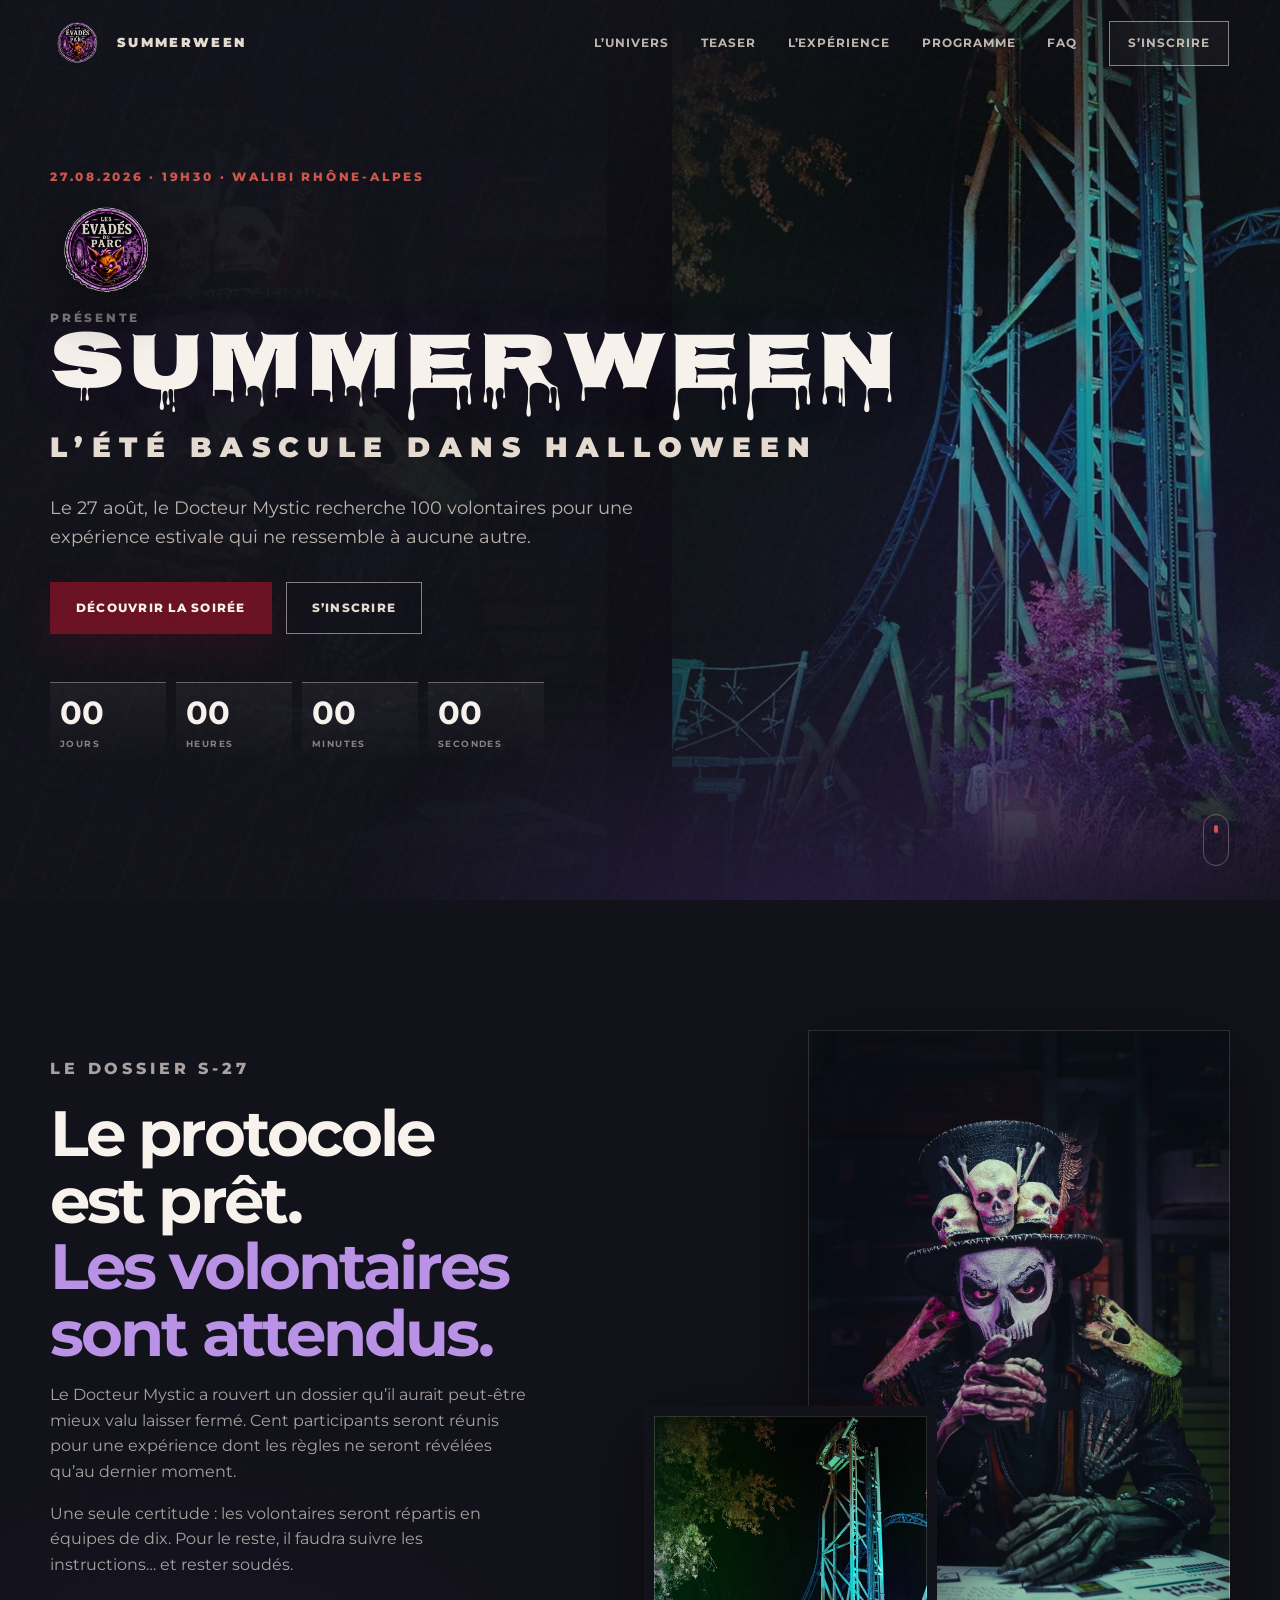
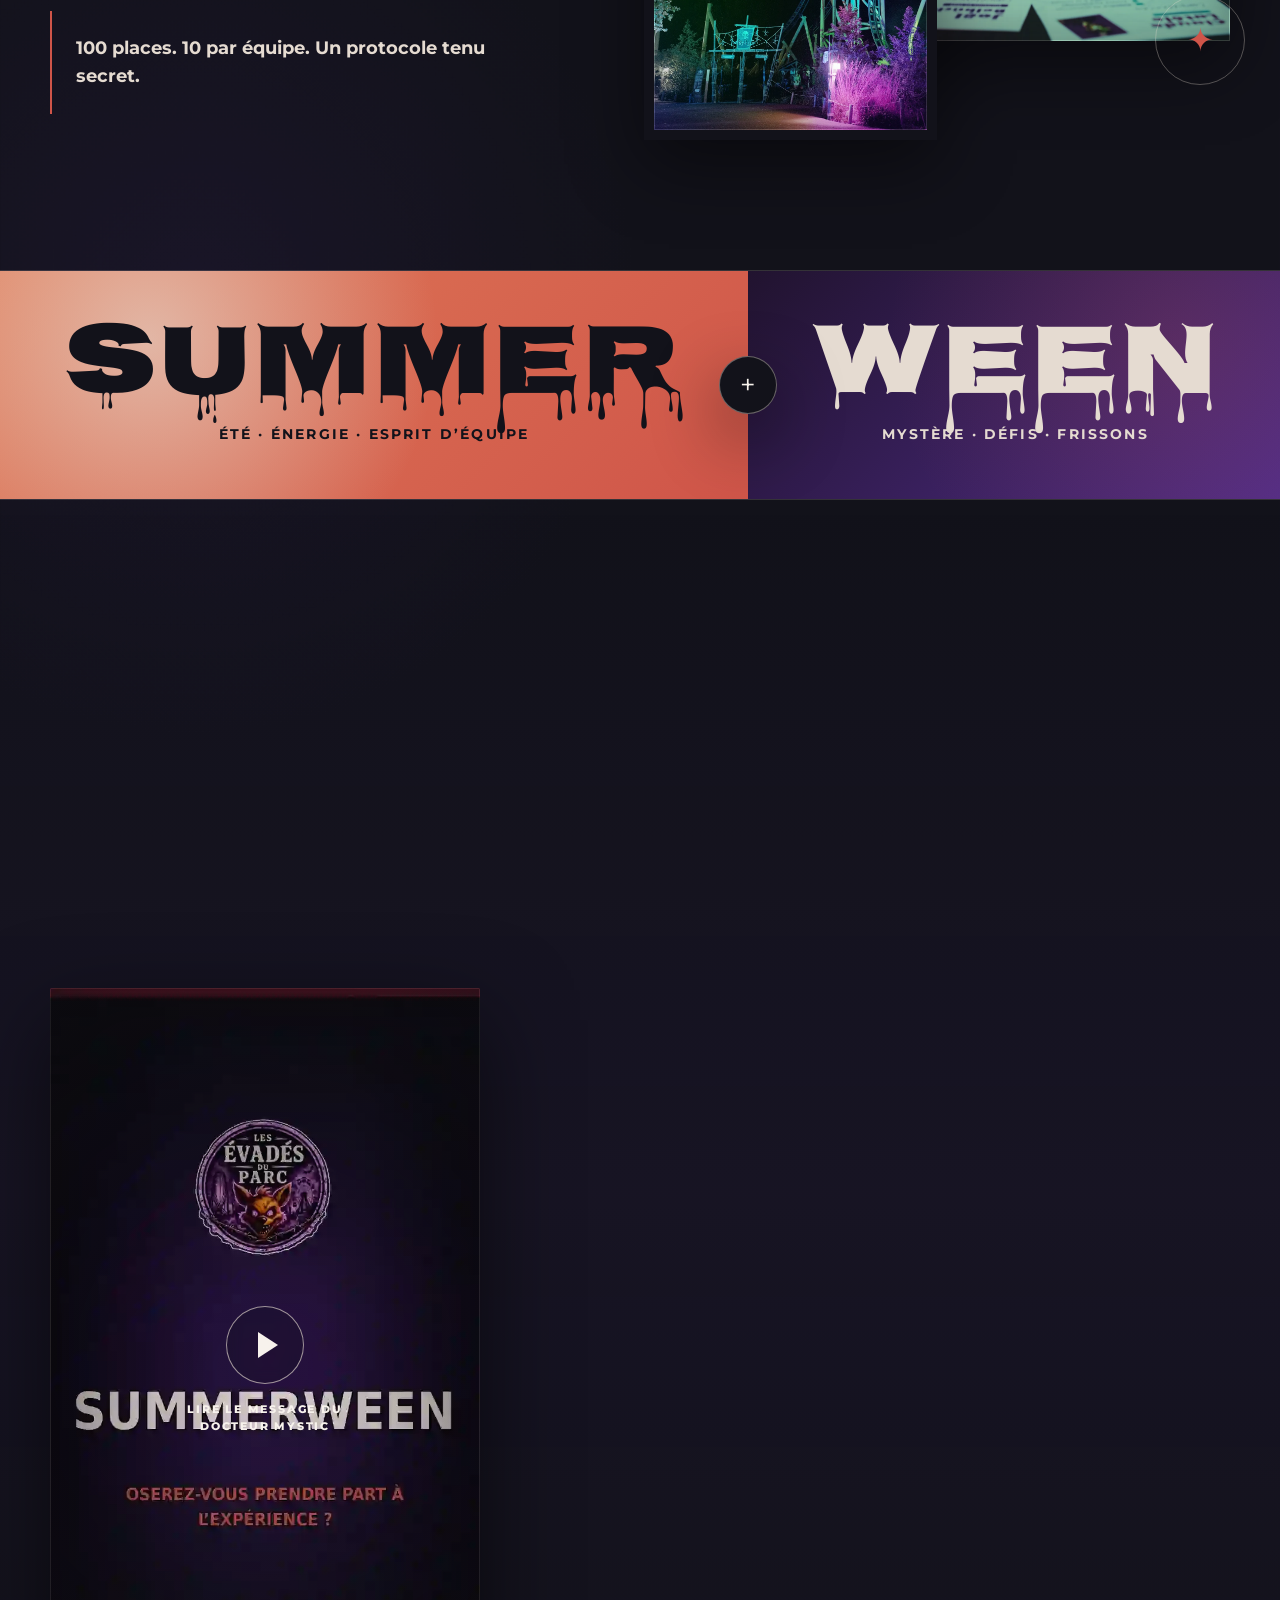
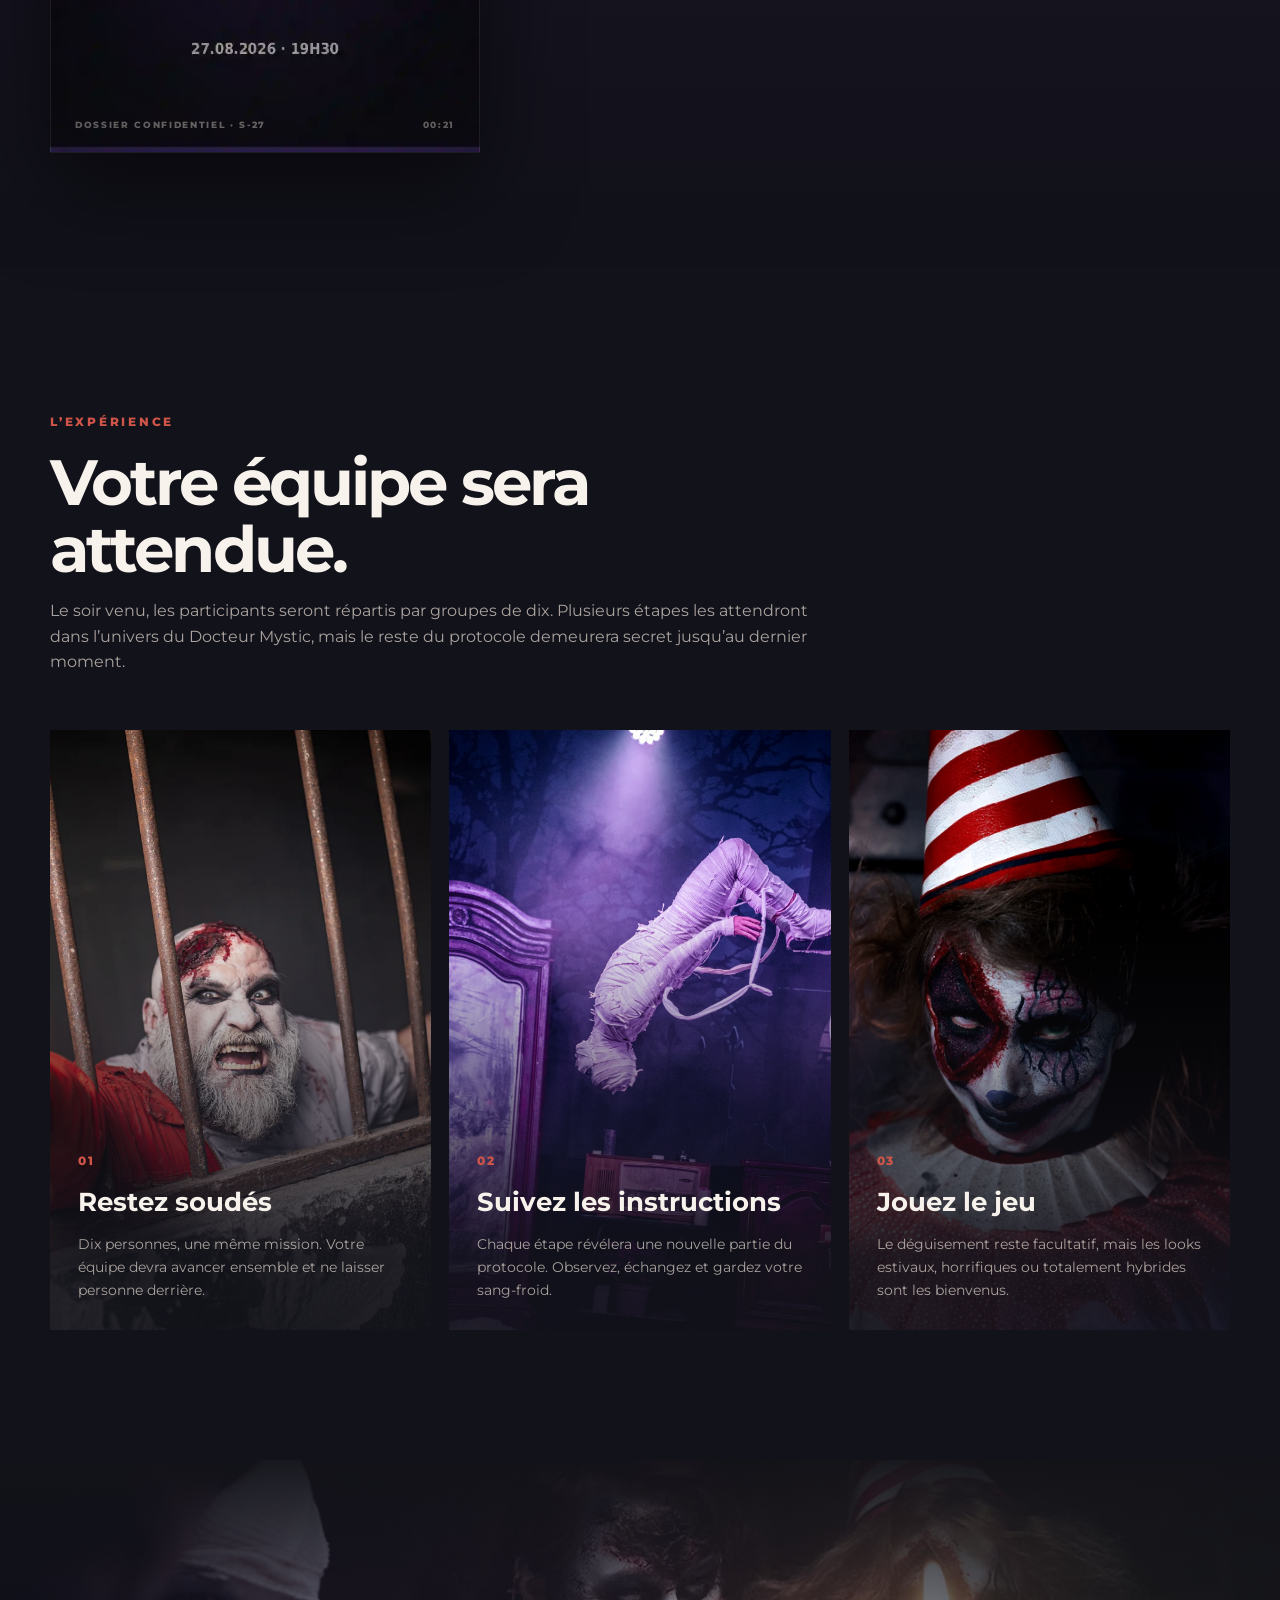
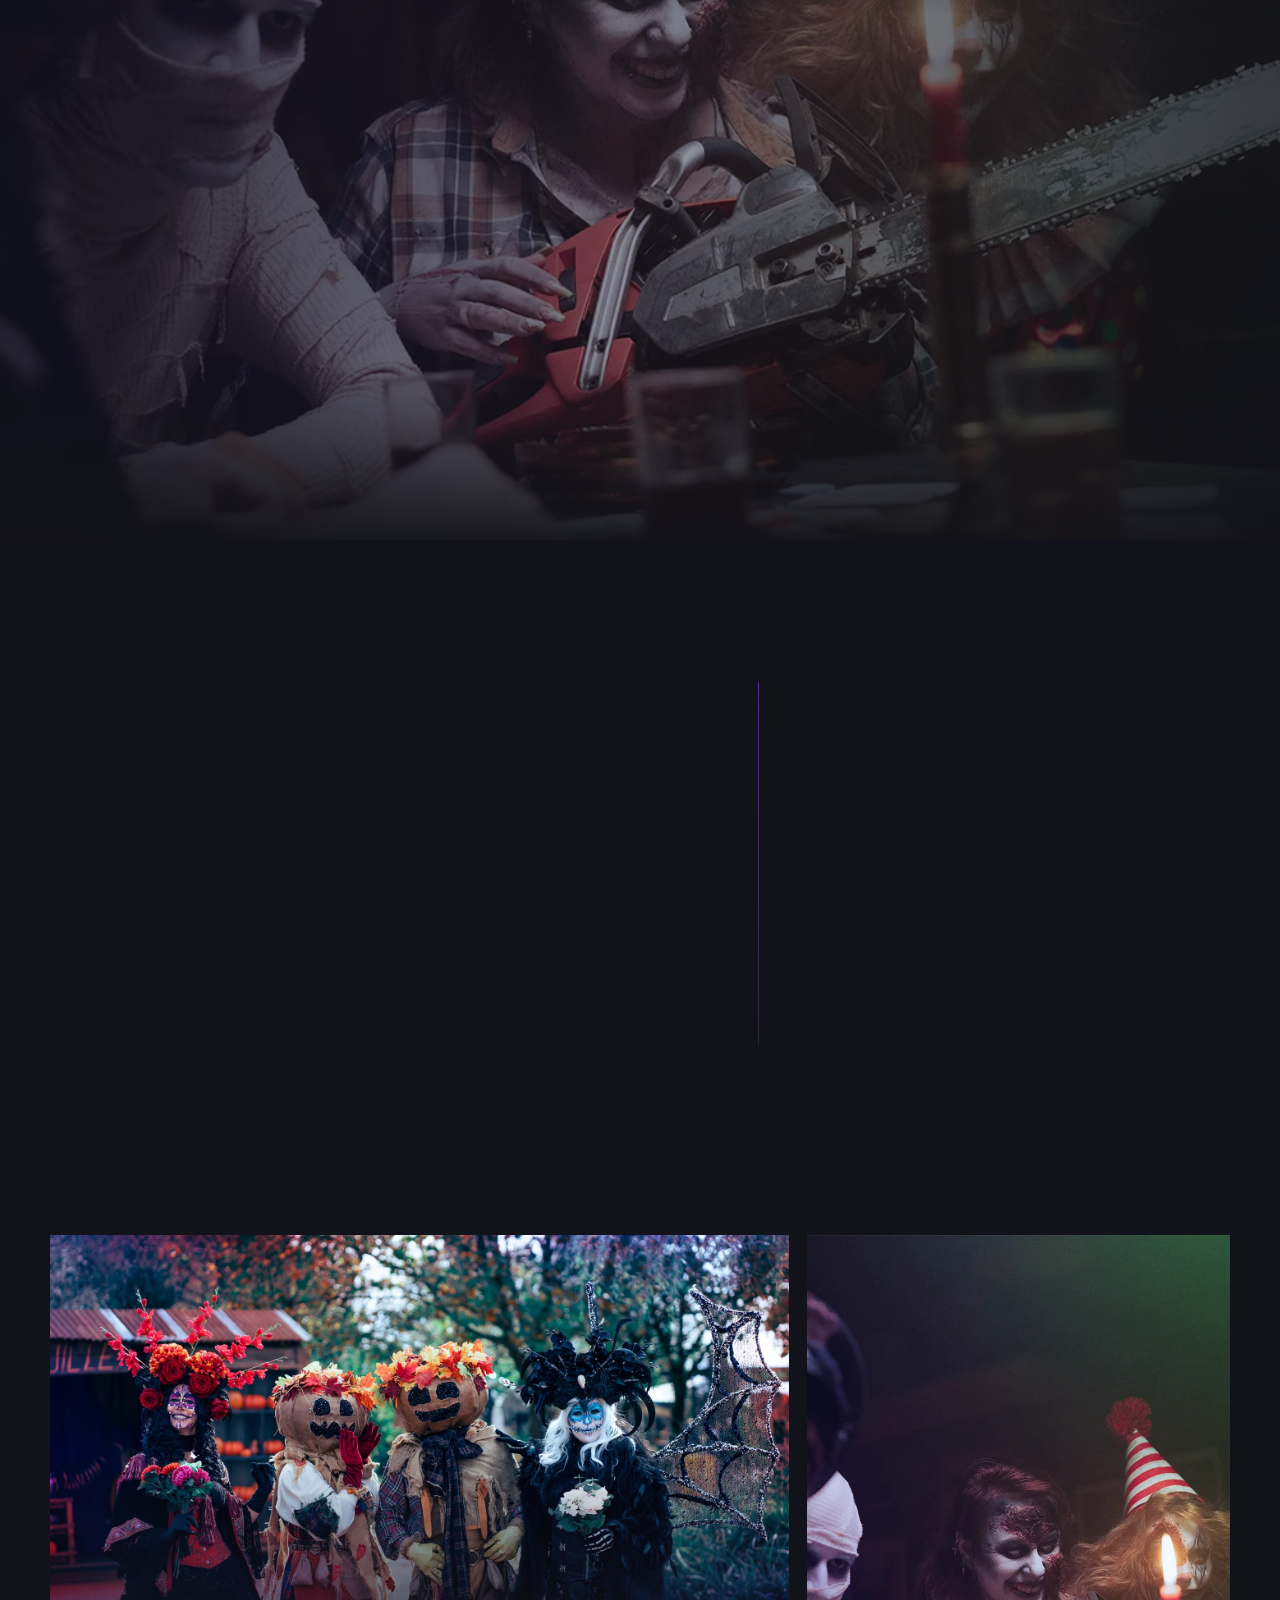
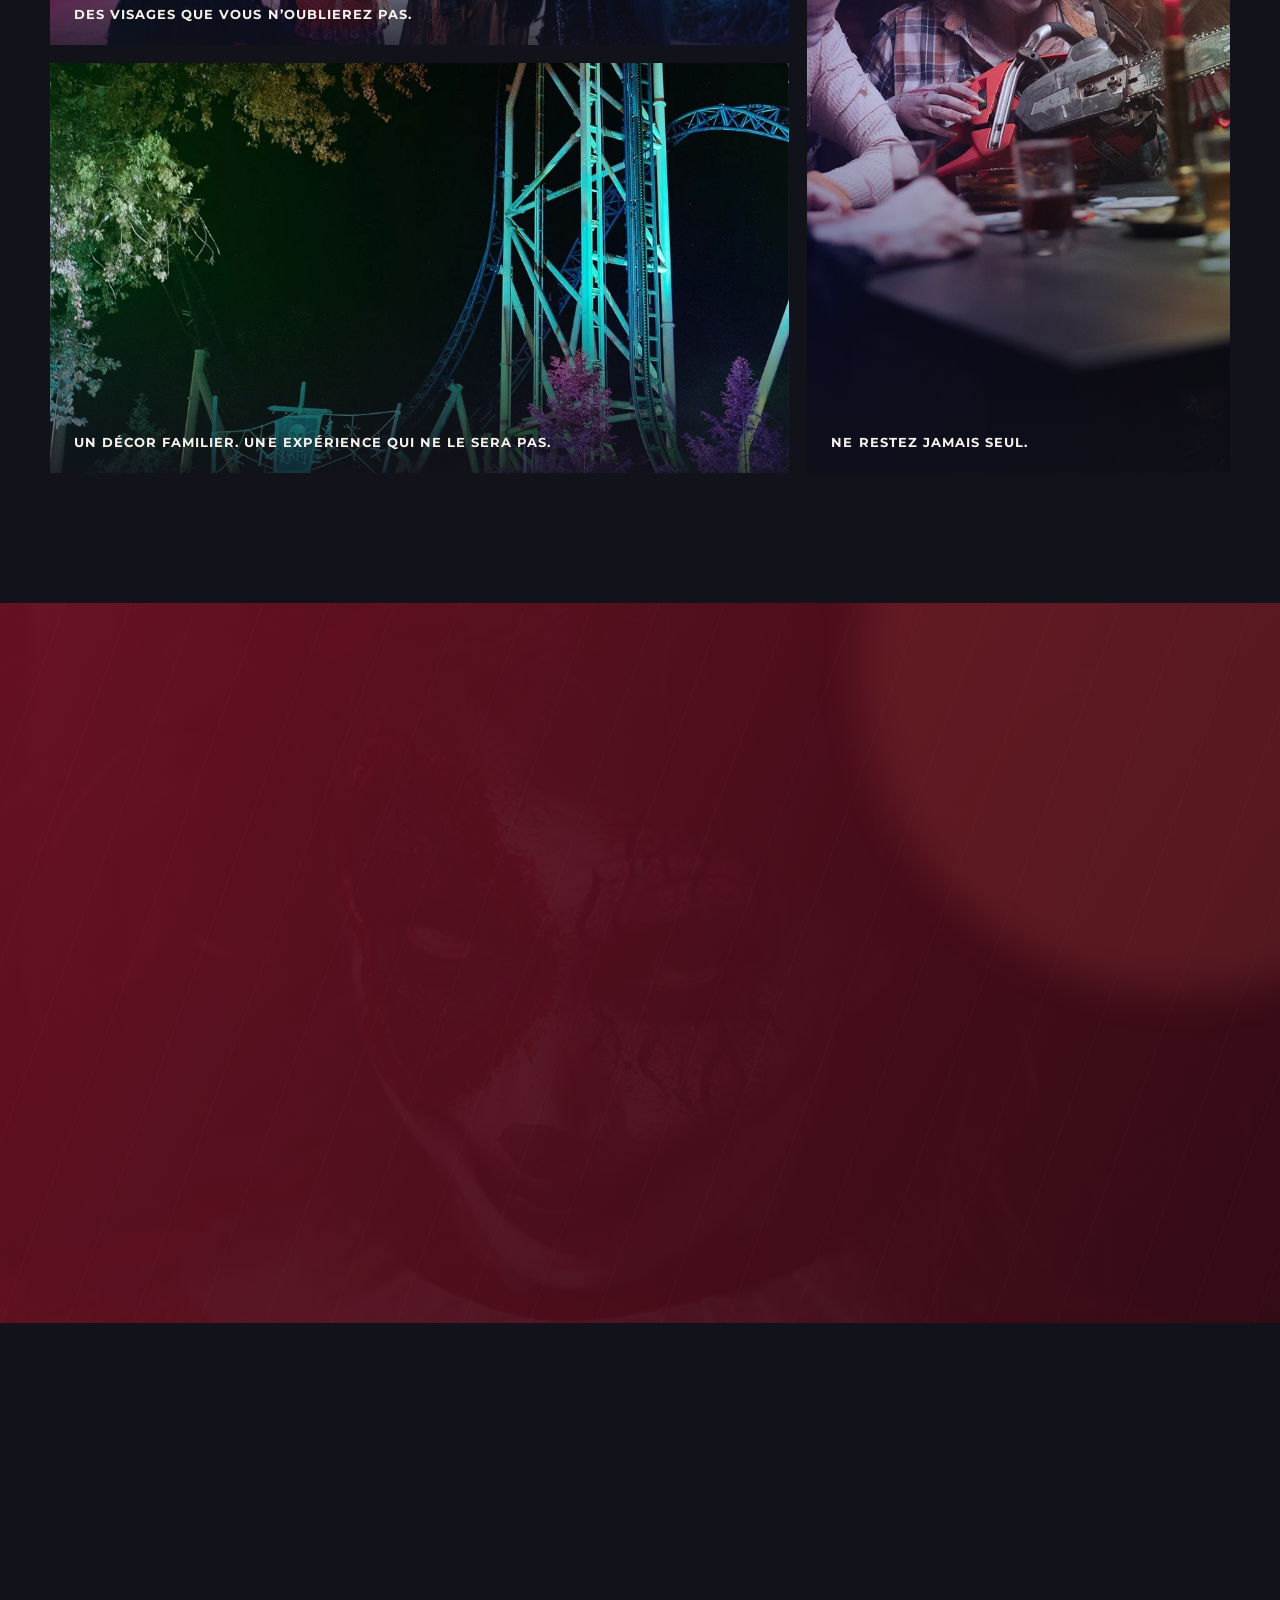
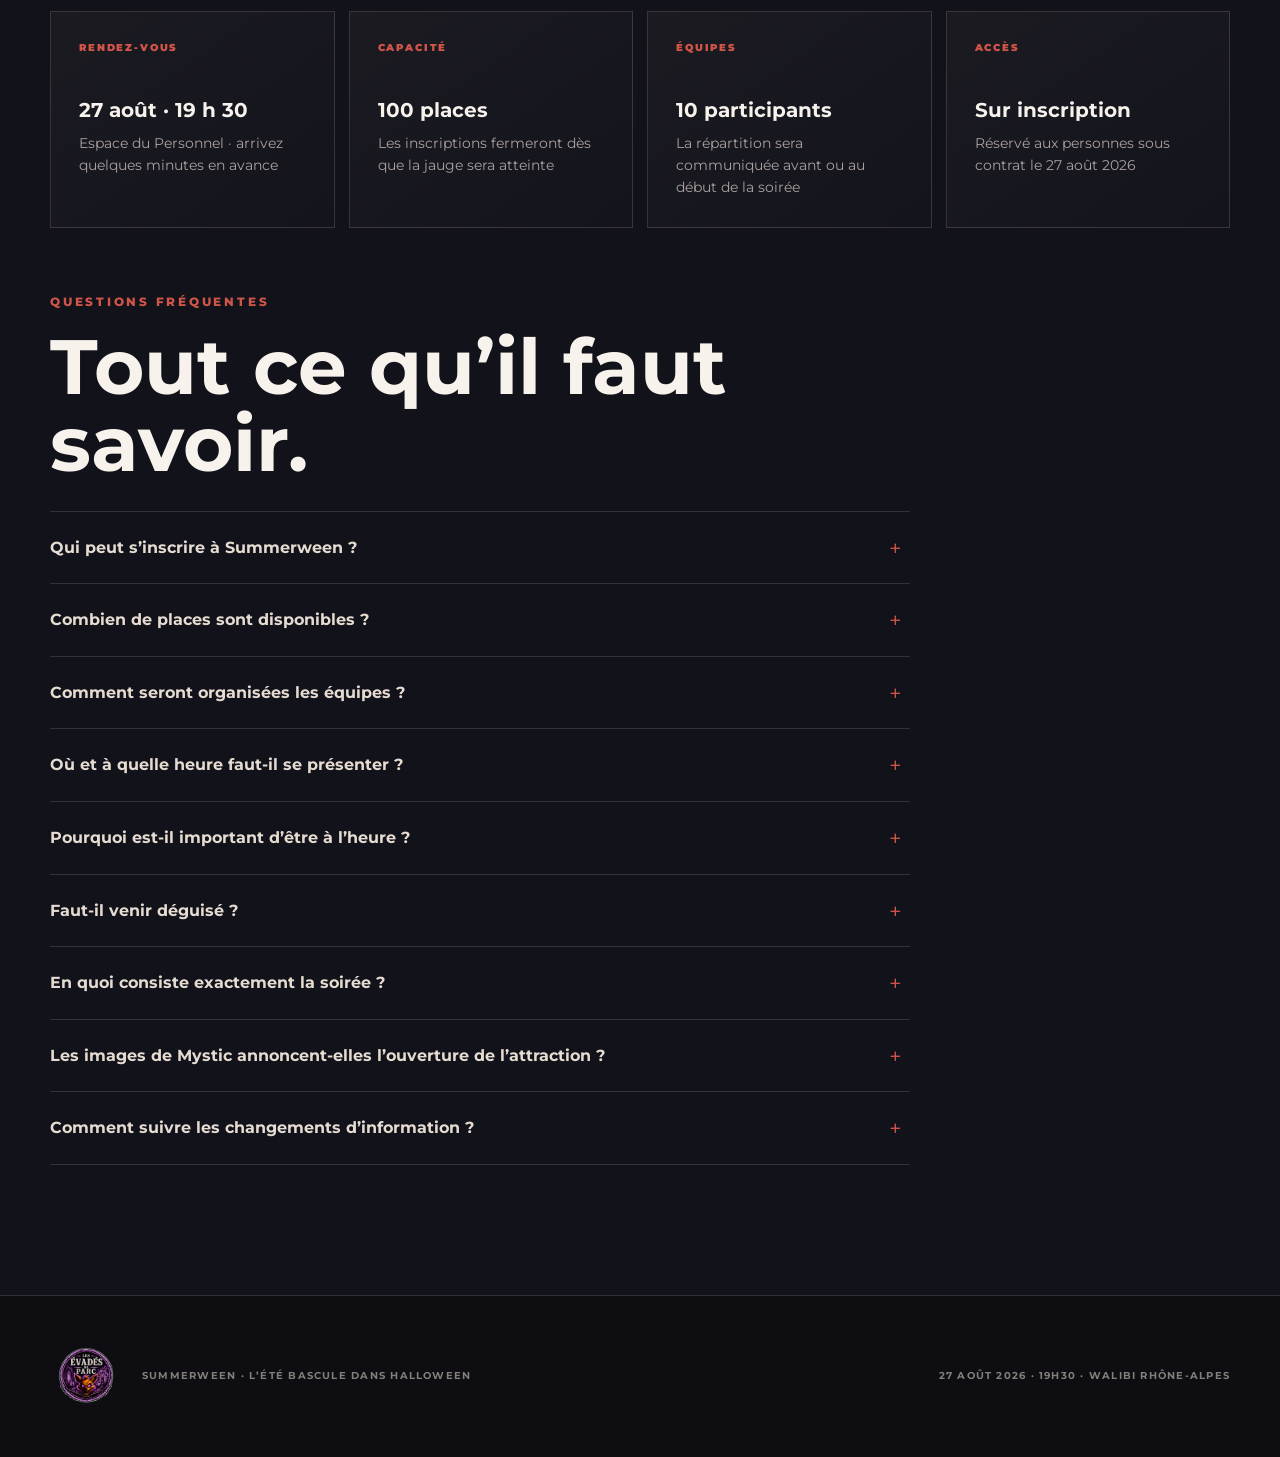
==== index.html @ 24304082 "Mise en ligne du site Summerween" ====
<!DOCTYPE html>

<html lang="fr">
<head>
<meta charset="utf-8"/>
<meta content="width=device-width, initial-scale=1, viewport-fit=cover" name="viewport"/>
<meta content="#12121A" name="theme-color"/>
<meta content="Summerween — l’expérience secrète du Docteur Mystic à Walibi Rhône-Alpes, le 27 août 2026 à 19 h 30. 100 places disponibles." name="description"/>
<title>Summerween — Les Évadés du parc</title>
<link href="assets/icons/favicon.svg" rel="icon" type="image/svg+xml"/>
<link href="https://fonts.googleapis.com" rel="preconnect"/>
<link crossorigin="" href="https://fonts.gstatic.com" rel="preconnect"/>
<link href="https://fonts.googleapis.com/css2?family=Montserrat:wght@400;500;600;700;800;900&amp;family=Nosifer&amp;display=swap" rel="stylesheet"/>
<link href="styles.css?v=20260707-3" rel="stylesheet"/>
</head>
<body>
<div aria-hidden="true" class="grain"></div>
<div aria-hidden="true" class="cursor-glow"></div>
<header class="site-header" id="top">
<a aria-label="Retour à l'accueil" class="brand" href="#accueil">
<img alt="Les Évadés du parc" src="assets/images/logo-summerween.png"/>
<span>SUMMERWEEN</span>
</a>
<button aria-controls="main-nav" aria-expanded="false" aria-label="Ouvrir le menu" class="menu-toggle" type="button">
<span></span><span></span><span></span>
</button>
<nav aria-label="Navigation principale" class="main-nav" id="main-nav">
<a href="#histoire">L’univers</a>
<a href="#teaser">Teaser</a>
<a href="#experience">L’expérience</a>
<a href="#programme">Programme</a>
<a href="#faq">FAQ</a>
<a class="nav-cta" href="#inscription">S’inscrire</a>
</nav>
</header>
<main>
<section aria-labelledby="hero-title" class="hero" id="accueil">
<div aria-hidden="true" class="hero-backdrop"></div>
<div class="hero-content container">
<p class="eyebrow">27.08.2026 · 19H30 · WALIBI RHÔNE-ALPES</p>
<img alt="Logo Les Évadés du parc" class="hero-logo" src="assets/images/logo-summerween.png"/>
<p class="pretitle">présente</p>
<h1 id="hero-title"><span class="hero-title-line">SUMMER</span><span class="hero-title-line">WEEN</span></h1>
<p class="hero-subtitle">L’ÉTÉ BASCULE DANS HALLOWEEN</p>
<p class="hero-copy">Le 27 août, le Docteur Mystic recherche 100 volontaires pour une expérience estivale qui ne ressemble à aucune autre.</p>
<div class="hero-actions">
<a class="button button-primary" href="#histoire">Découvrir la soirée</a>
<a class="button button-ghost" href="#inscription">S’inscrire</a>
</div>
<div aria-label="Compte à rebours avant la soirée" class="countdown">
<div><strong data-countdown="days">00</strong><span>jours</span></div>
<div><strong data-countdown="hours">00</strong><span>heures</span></div>
<div><strong data-countdown="minutes">00</strong><span>minutes</span></div>
<div><strong data-countdown="seconds">00</strong><span>secondes</span></div>
</div>
</div>
<a aria-label="Faire défiler vers l'histoire" class="scroll-cue" href="#histoire">
<span></span>
</a>
</section>
<section class="story section" id="histoire">
<div class="container split-layout">
<div class="story-copy reveal">
<p class="section-kicker">LE DOSSIER S-27</p>
<h2>Le protocole est prêt.<br/><em>Les volontaires sont attendus.</em></h2>
<p>Le Docteur Mystic a rouvert un dossier qu’il aurait peut-être mieux valu laisser fermé. Cent participants seront réunis pour une expérience dont les règles ne seront révélées qu’au dernier moment.</p>
<p>Une seule certitude : les volontaires seront répartis en équipes de dix. Pour le reste, il faudra suivre les instructions… et rester soudés.</p>
<blockquote>100 places. 10 par équipe. Un protocole tenu secret.</blockquote>
</div>
<div class="story-visual reveal" data-delay="150">
<figure class="photo-card photo-card-main">
<img alt="Personnage de l'univers Mystic portant un chapeau orné de crânes" src="assets/images/mystic_host.webp"/>
</figure>
<figure class="photo-card photo-card-small">
<img alt="Mystic de nuit" src="assets/images/mystic_night.webp"/>
</figure>
<span aria-hidden="true" class="ritual-mark">✦</span>
</div>
</div>
</section>
<section aria-label="L’univers Summerween entre été et Halloween" class="season-shift">
<div class="season-half season-summer">
<span>SUMMER</span>
<strong>Été · énergie · esprit d’équipe</strong>
</div>
<div aria-hidden="true" class="season-mark">+</div>
<div class="season-half season-halloween">
<span>WEEN</span>
<strong>Mystère · défis · frissons</strong>
</div>
</section>
<section class="teaser section" id="teaser">
<div class="container">
<div class="section-heading reveal">
<p class="section-kicker">MESSAGE DU DOCTEUR MYSTIC</p>
<h2>Cent places. Dix par équipe. Une seule expérience.</h2>
<p>Le dossier S-27 vient d’être rouvert. Le protocole restera confidentiel jusqu’au lancement de la soirée. Une seule question demeure : jusqu’où votre équipe sera-t-elle prête à aller ?</p>
</div>
<div class="video-shell reveal" data-delay="100">
<video id="teaser-video" playsinline="" poster="assets/images/teaser-poster.webp" preload="metadata">
<source src="assets/video/teaser.mp4" type="video/mp4"/>
            Votre navigateur ne prend pas en charge la vidéo.
          </video>
<button aria-label="Lire le teaser" class="video-play" type="button">
<span aria-hidden="true" class="play-icon"></span>
<span class="video-play-label">Lire le message du<br/>Docteur Mystic</span>
</button>
<button aria-label="Mettre la vidéo en pause" aria-hidden="true" class="video-pause" tabindex="-1" type="button">
<span aria-hidden="true"></span><span aria-hidden="true"></span>
</button>
<div class="video-caption">
<span>DOSSIER CONFIDENTIEL · S-27</span>
<span>00:21</span>
</div>
</div>
</div>
</section>
<section class="experience section" id="experience">
<div class="container">
<div class="section-heading reveal">
<p class="section-kicker">L’EXPÉRIENCE</p>
<h2>Votre équipe sera attendue.</h2>
<p>Le soir venu, les participants seront répartis par groupes de dix. Plusieurs étapes les attendront dans l’univers du Docteur Mystic, mais le reste du protocole demeurera secret jusqu’au dernier moment.</p>
</div>
<div class="experience-grid">
<article class="experience-card reveal">
<img alt="Créature inquiétante derrière des barreaux" src="assets/images/prisoner.webp"/>
<div class="experience-overlay"></div>
<div class="experience-content">
<span>01</span>
<h3>Restez soudés</h3>
<p>Dix personnes, une même mission. Votre équipe devra avancer ensemble et ne laisser personne derrière.</p>
</div>
</article>
<article class="experience-card reveal" data-delay="100">
<img alt="Performance de contorsion dans un décor violet" src="assets/images/contortionist.webp"/>
<div class="experience-overlay"></div>
<div class="experience-content">
<span>02</span>
<h3>Suivez les instructions</h3>
<p>Chaque étape révélera une nouvelle partie du protocole. Observez, échangez et gardez votre sang-froid.</p>
</div>
</article>
<article class="experience-card reveal" data-delay="200">
<img alt="Clown inquiétant au maquillage rouge et noir" src="assets/images/clown.webp"/>
<div class="experience-overlay"></div>
<div class="experience-content">
<span>03</span>
<h3>Jouez le jeu</h3>
<p>Le déguisement reste facultatif, mais les looks estivaux, horrifiques ou totalement hybrides sont les bienvenus.</p>
</div>
</article>
</div>
</div>
</section>
<section aria-label="Promesse de l'événement" class="manifesto section">
<div aria-hidden="true" class="manifesto-bg"></div>
<div class="container manifesto-content reveal">
<p>100 volontaires. 10 par équipe. Le protocole reste secret.</p>
<h2>Oserez-vous entrer<br/>dans l’expérience ?</h2>
<a class="button button-primary" href="#inscription">Je participe</a>
</div>
</section>
<section class="programme section" id="programme">
<div class="container programme-layout">
<div class="section-heading reveal">
<p class="section-kicker">LE RENDEZ-VOUS</p>
<h2>Une heure précise. Aucun retard.</h2>
<p>Pour que l’expérience puisse commencer dans de bonnes conditions, tous les participants devront être présents à l’Espace du Personnel avant le lancement.</p>
</div>
<div class="timeline">
<article class="timeline-item reveal">
<div class="timeline-time">19H30</div>
<div class="timeline-dot"></div>
<div class="timeline-copy">
<p class="timeline-label">POINT DE RENDEZ-VOUS</p>
<h3>Espace du Personnel</h3>
<p>Le lancement commencera à 19 h 30 précises. Merci d’arriver quelques minutes en avance pour préserver le bon déroulement de la soirée.</p>
</div>
</article>
<article class="timeline-item reveal" data-delay="80">
<div class="timeline-time">ENSUITE</div>
<div class="timeline-dot"></div>
<div class="timeline-copy">
<p class="timeline-label">PROTOCOLE S-27</p>
<h3>Les premières instructions seront révélées</h3>
<p>Une fois les équipes réunies, le Docteur Mystic dévoilera la suite. Le reste doit demeurer confidentiel.</p>
</div>
</article>

</div>
</div>
</section>
<section aria-label="Galerie de l'univers Summerween" class="gallery section">
<div class="container">
<div class="gallery-grid">
<figure class="gallery-item gallery-wide reveal">
<img alt="Groupe de personnages costumés dans le parc" src="assets/images/group.webp"/>
<figcaption>Des visages que vous n’oublierez pas.</figcaption>
</figure>
<figure class="gallery-item gallery-tall reveal" data-delay="100">
<img alt="Créatures réunies autour d'une table à la lueur d'une bougie" src="assets/images/table_creatures.webp"/>
<figcaption>Ne restez jamais seul.</figcaption>
</figure>
<figure class="gallery-item reveal" data-delay="150">
<img alt="Mystic de nuit" src="assets/images/mystic_night.webp"/>
<figcaption>Un décor familier. Une expérience qui ne le sera pas.</figcaption>
</figure>
</div>
</div>
</section>
<section class="registration section" id="inscription">
<div aria-hidden="true" class="registration-glow"></div>
<div class="container registration-layout">
<div class="registration-copy reveal">
<p class="section-kicker">100 PLACES SEULEMENT</p>
<h2>Réservez votre place avant la clôture.</h2>
<p>L’inscription se fera grâce à un formulaire Google. Les 100 participants seront ensuite répartis en équipes de dix pour le lancement de l’expérience.</p>
<p class="eligibility-note"><strong>Condition obligatoire :</strong> être sous contrat chez Walibi Rhône-Alpes le 27 août 2026, jour de la soirée.</p></div>
<div class="registration-actions reveal" data-delay="120">
<button class="form-link form-link-main" data-form="participation" type="button">
<span>01</span>
<strong>Ouvrir le formulaire Google</strong>
<i aria-hidden="true">↗</i>
</button>


<p class="registration-help">Les places étant limitées, merci de ne vous inscrire que si vous êtes certain de pouvoir être présent à 19 h 30.</p></div>
</div>
</section>
<section class="practical section" id="infos">
<div class="container">
<div class="section-heading reveal">
<p class="section-kicker">INFORMATIONS PRATIQUES</p>
<h2>Préparez votre venue.</h2>
</div>
<div class="info-grid">
<article class="info-card reveal">
<span>RENDEZ-VOUS</span>
<strong>27 août · 19 h 30</strong>
<p>Espace du Personnel · arrivez quelques minutes en avance</p>
</article>
<article class="info-card reveal" data-delay="70">
<span>CAPACITÉ</span>
<strong>100 places</strong>
<p>Les inscriptions fermeront dès que la jauge sera atteinte</p>
</article>
<article class="info-card reveal" data-delay="140">
<span>ÉQUIPES</span>
<strong>10 participants</strong>
<p>La répartition sera communiquée avant ou au début de la soirée</p>
</article>
<article class="info-card reveal" data-delay="210">
<span>ACCÈS</span>
<strong>Sur inscription</strong>
<p>Réservé aux personnes sous contrat le 27 août 2026</p>
</article>
</div>
<div class="faq reveal" id="faq">
<div class="faq-heading">
<p class="section-kicker">QUESTIONS FRÉQUENTES</p>
<h2>Tout ce qu’il faut savoir.</h2>
</div>






<details><summary>Qui peut s’inscrire à Summerween ?</summary><p>L’inscription est réservée aux personnes qui seront sous contrat chez Walibi Rhône-Alpes le 27 août 2026.</p></details><details><summary>Combien de places sont disponibles ?</summary><p>La soirée est limitée à 100 participants. Le formulaire pourra être fermé dès que toutes les places auront été réservées.</p></details><details><summary>Comment seront organisées les équipes ?</summary><p>Les participants seront répartis en équipes de dix. Les modalités précises de répartition seront communiquées avant ou au début de la soirée.</p></details><details><summary>Où et à quelle heure faut-il se présenter ?</summary><p>Le rendez-vous est fixé à 19 h 30 précises à l’Espace du Personnel. Merci d’arriver quelques minutes en avance.</p></details><details><summary>Pourquoi est-il important d’être à l’heure ?</summary><p>Le lancement est collectif et dépend de la présence de toutes les équipes. Un retard pourrait perturber le déroulement prévu de la soirée.</p></details><details><summary>Faut-il venir déguisé ?</summary><p>Non, le déguisement est facultatif. Les tenues estivales, horrifiques ou mélangeant les deux univers sont toutefois les bienvenues.</p></details><details><summary>En quoi consiste exactement la soirée ?</summary><p>Le concept complet restera volontairement secret jusqu’au lancement. Le site et le teaser donnent l’ambiance, mais ne révèlent pas le protocole du Docteur Mystic.</p></details><details><summary>Les images de Mystic annoncent-elles l’ouverture de l’attraction ?</summary><p>Non. Mystic sert de décor et d’inspiration à l’univers du Docteur Mystic. Sa présence sur le site ou dans le teaser ne constitue pas une annonce d’ouverture de l’attraction.</p></details><details><summary>Comment suivre les changements d’information ?</summary><p>Cette page sera mise à jour. En rescannant le même QR code, vous retrouverez automatiquement la dernière version disponible.</p></details></div>
</div>
</section>
</main>
<footer class="site-footer">
<div class="container footer-layout">
<div>
<img alt="Les Évadés du parc" src="assets/images/logo-summerween.png"/>
<p>SUMMERWEEN · L’ÉTÉ BASCULE DANS HALLOWEEN</p>
</div>
<div class="footer-meta">
<p>27 AOÛT 2026 · 19H30 · WALIBI RHÔNE-ALPES</p>
</div>
</div>
</footer>
<a class="mobile-cta" href="#inscription">Réserver ma place</a>
<div aria-live="polite" class="toast" role="status"></div>
<script src="config.js"></script>
<script src="script.js?v=20260707-3"></script>
</body>
</html>
---- styles.css ----
:root {
  --violet: #4F2C88;
  --red: #6A1122;
  --coral: #CF5549;
  --black: #12121A;
  --black-soft: #191823;
  --beige: #E5DBD1;
  --white: #F7F2EC;
  --muted: #AAA1A1;
  --border: rgba(229, 219, 209, 0.16);
  --font-body: "Montserrat", Arial, sans-serif;
  --font-horror: "Charu Chandan BloodDrip Unicode", "Nosifer", fantasy;
  --container: min(1180px, calc(100% - 40px));
  --shadow: 0 24px 70px rgba(0, 0, 0, 0.48);
}

* {
  box-sizing: border-box;
}

html {
  scroll-behavior: smooth;
  background: var(--black);
}

body {
  margin: 0;
  color: var(--beige);
  background:
    radial-gradient(circle at 15% 20%, rgba(79, 44, 136, 0.12), transparent 28rem),
    var(--black);
  font-family: var(--font-body);
  line-height: 1.6;
  overflow-x: hidden;
}

body.menu-open {
  overflow: hidden;
}

::selection {
  color: var(--white);
  background: var(--violet);
}

a {
  color: inherit;
  text-decoration: none;
}

button,
a {
  -webkit-tap-highlight-color: transparent;
}

button,
input,
textarea,
select {
  font: inherit;
}

img,
video {
  display: block;
  max-width: 100%;
}

.container {
  width: var(--container);
  margin-inline: auto;
}

.section {
  position: relative;
  padding: 130px 0;
}

.grain {
  position: fixed;
  inset: 0;
  z-index: 1000;
  pointer-events: none;
  opacity: 0.045;
  background-image: url("data:image/svg+xml,%3Csvg viewBox='0 0 180 180' xmlns='http://www.w3.org/2000/svg'%3E%3Cfilter id='n'%3E%3CfeTurbulence type='fractalNoise' baseFrequency='.9' numOctaves='4' stitchTiles='stitch'/%3E%3C/filter%3E%3Crect width='100%25' height='100%25' filter='url(%23n)' opacity='.55'/%3E%3C/svg%3E");
}

.cursor-glow {
  position: fixed;
  width: 420px;
  height: 420px;
  border-radius: 50%;
  z-index: 0;
  pointer-events: none;
  transform: translate(-50%, -50%);
  background: radial-gradient(circle, rgba(79, 44, 136, 0.12), transparent 66%);
  opacity: 0;
  transition: opacity 0.3s ease;
}

.site-header {
  position: fixed;
  top: 0;
  left: 0;
  width: 100%;
  z-index: 900;
  height: 88px;
  padding: 0 clamp(20px, 4vw, 64px);
  display: flex;
  align-items: center;
  justify-content: space-between;
  border-bottom: 1px solid transparent;
  transition: background 0.35s ease, height 0.35s ease, border-color 0.35s ease, backdrop-filter 0.35s ease;
}

.site-header.scrolled {
  height: 72px;
  background: rgba(18, 18, 26, 0.82);
  border-color: var(--border);
  backdrop-filter: blur(18px);
}

.brand {
  display: inline-flex;
  align-items: center;
  gap: 12px;
  font-size: 0.8rem;
  font-weight: 900;
  letter-spacing: 0.18em;
}

.brand img {
  width: 54px;
  height: 54px;
  object-fit: contain;
}

.site-header.scrolled .brand img {
  width: 44px;
  height: 44px;
}

.main-nav {
  display: flex;
  align-items: center;
  gap: clamp(20px, 2.5vw, 38px);
  font-size: 0.74rem;
  font-weight: 700;
  letter-spacing: 0.08em;
  text-transform: uppercase;
}

.main-nav a {
  position: relative;
  color: rgba(229, 219, 209, 0.82);
  transition: color 0.25s ease;
}

.main-nav a:not(.nav-cta)::after {
  content: "";
  position: absolute;
  left: 0;
  right: 100%;
  bottom: -8px;
  height: 2px;
  background: var(--coral);
  transition: right 0.25s ease;
}

.main-nav a:hover,
.main-nav a.active {
  color: var(--white);
}

.main-nav a:hover::after,
.main-nav a.active::after {
  right: 0;
}

.nav-cta {
  padding: 12px 18px;
  border: 1px solid rgba(229, 219, 209, 0.55);
  background: rgba(229, 219, 209, 0.04);
}

.nav-cta:hover {
  border-color: var(--coral);
  background: var(--red);
}

.menu-toggle {
  display: none;
  width: 44px;
  height: 44px;
  padding: 10px;
  border: 0;
  background: transparent;
  cursor: pointer;
}

.menu-toggle span {
  display: block;
  width: 100%;
  height: 2px;
  margin: 6px 0;
  background: var(--beige);
  transform-origin: center;
  transition: transform 0.3s ease, opacity 0.3s ease;
}

.hero {
  position: relative;
  min-height: 100svh;
  display: grid;
  align-items: center;
  overflow: hidden;
  isolation: isolate;
}

.hero::before {
  content: "";
  position: absolute;
  inset: 0;
  z-index: -2;
  background:
    linear-gradient(90deg, rgba(18, 18, 26, 0.97) 0%, rgba(18, 18, 26, 0.72) 43%, rgba(18, 18, 26, 0.18) 76%, rgba(18, 18, 26, 0.48) 100%),
    linear-gradient(0deg, var(--black) 0%, transparent 22%),
    url("assets/images/hero.webp") center / cover no-repeat;
  transform: scale(1.015);
}

.hero::after {
  content: "";
  position: absolute;
  inset: auto -10% -45% 25%;
  height: 75%;
  z-index: -1;
  background: radial-gradient(ellipse, rgba(79, 44, 136, 0.38), transparent 68%);
  filter: blur(30px);
  animation: pulseGlow 5s ease-in-out infinite alternate;
}

.hero-backdrop {
  position: absolute;
  inset: 0;
  pointer-events: none;
  background:
    repeating-linear-gradient(110deg, transparent 0 50px, rgba(255,255,255,0.013) 51px 52px),
    radial-gradient(circle at 72% 36%, transparent 0 10%, rgba(18,18,26,0.2) 40%, transparent 65%);
}

.hero-content {
  position: relative;
  z-index: 2;
  padding-top: 110px;
  padding-bottom: 80px;
}

.eyebrow,
.section-kicker,
.pretitle {
  margin: 0 0 18px;
  color: var(--coral);
  font-size: 0.72rem;
  font-weight: 800;
  letter-spacing: 0.24em;
  text-transform: uppercase;
}

.hero-logo {
  width: clamp(92px, 9vw, 132px);
  margin-bottom: 10px;
  filter: drop-shadow(0 18px 30px rgba(0,0,0,0.55));
}

.pretitle {
  color: rgba(229, 219, 209, 0.55);
  margin-bottom: 6px;
}

.hero h1 {
  margin: 0;
  max-width: 950px;
  color: var(--white);
  font-family: var(--font-horror);
  font-size: clamp(3.4rem, 9vw, 8.7rem);
  font-weight: 400;
  line-height: 0.9;
  letter-spacing: 0.025em;
  text-shadow: 0 8px 30px rgba(0,0,0,0.42), 0 0 35px rgba(79,44,136,0.26);
}

.hero-subtitle {
  margin: 18px 0 0;
  color: var(--beige);
  font-size: clamp(1rem, 2.2vw, 1.8rem);
  font-weight: 900;
  letter-spacing: 0.3em;
}

.hero-copy {
  max-width: 650px;
  margin: 24px 0 30px;
  color: rgba(229, 219, 209, 0.8);
  font-size: clamp(1rem, 1.4vw, 1.2rem);
}

.hero-actions {
  display: flex;
  flex-wrap: wrap;
  gap: 14px;
}

.button {
  min-height: 52px;
  padding: 0 25px;
  display: inline-flex;
  align-items: center;
  justify-content: center;
  border: 1px solid transparent;
  font-size: 0.78rem;
  font-weight: 800;
  letter-spacing: 0.1em;
  text-transform: uppercase;
  transition: transform 0.25s ease, background 0.25s ease, border-color 0.25s ease, box-shadow 0.25s ease;
}

.button:hover {
  transform: translateY(-3px);
}

.button-primary {
  color: var(--white);
  background: var(--red);
  box-shadow: 0 15px 35px rgba(106,17,34,0.25);
}

.button-primary:hover {
  background: #81182d;
  box-shadow: 0 18px 45px rgba(106,17,34,0.42);
}

.button-ghost {
  color: var(--beige);
  border-color: rgba(229,219,209,0.55);
  background: rgba(18,18,26,0.24);
  backdrop-filter: blur(10px);
}

.button-ghost:hover {
  border-color: var(--violet);
  background: rgba(79,44,136,0.2);
}

.countdown {
  display: grid;
  grid-template-columns: repeat(4, minmax(78px, 116px));
  gap: 10px;
  margin-top: 48px;
}

.countdown div {
  padding: 14px 10px 11px;
  border-top: 1px solid rgba(229,219,209,0.4);
  background: linear-gradient(180deg, rgba(229,219,209,0.055), transparent);
}

.countdown strong {
  display: block;
  color: var(--white);
  font-size: clamp(1.35rem, 2.5vw, 2rem);
  line-height: 1;
}

.countdown span {
  display: block;
  margin-top: 8px;
  color: rgba(229,219,209,0.55);
  font-size: 0.58rem;
  font-weight: 700;
  letter-spacing: 0.15em;
  text-transform: uppercase;
}

.scroll-cue {
  position: absolute;
  right: clamp(24px, 4vw, 60px);
  bottom: 34px;
  z-index: 3;
  width: 26px;
  height: 52px;
  border: 1px solid rgba(229,219,209,0.32);
  border-radius: 30px;
}

.scroll-cue span {
  position: absolute;
  left: 50%;
  top: 10px;
  width: 4px;
  height: 8px;
  border-radius: 4px;
  background: var(--coral);
  transform: translateX(-50%);
  animation: scrollDot 1.8s ease-in-out infinite;
}

.split-layout {
  display: grid;
  grid-template-columns: minmax(0, 0.9fr) minmax(0, 1.1fr);
  gap: clamp(70px, 9vw, 140px);
  align-items: center;
}

.section-heading {
  max-width: 760px;
  margin-bottom: 55px;
}

.section-heading h2,
.story-copy h2,
.registration-copy h2,
.manifesto h2 {
  margin: 0;
  color: var(--white);
  font-size: clamp(2.4rem, 5vw, 5rem);
  line-height: 1.04;
  letter-spacing: -0.045em;
}

.section-heading p:not(.section-kicker),
.story-copy > p,
.registration-copy > p {
  color: var(--muted);
  font-size: 1rem;
}

.story-copy h2 em {
  color: #B991E5;
  font-style: normal;
}

.story-copy > p {
  max-width: 590px;
}

.story-copy blockquote {
  position: relative;
  margin: 34px 0 0;
  padding: 23px 0 23px 24px;
  border-left: 2px solid var(--coral);
  color: var(--beige);
  font-size: 1.1rem;
  font-weight: 700;
}

.story-visual {
  position: relative;
  min-height: 710px;
}

.photo-card {
  position: absolute;
  margin: 0;
  overflow: hidden;
  box-shadow: var(--shadow);
}

.photo-card::after {
  content: "";
  position: absolute;
  inset: 0;
  border: 1px solid rgba(229,219,209,0.16);
  box-shadow: inset 0 0 65px rgba(18,18,26,0.4);
}

.photo-card img {
  width: 100%;
  height: 100%;
  object-fit: cover;
}

.photo-card-main {
  top: 0;
  right: 0;
  width: 72%;
  height: 86%;
}

.photo-card-small {
  left: 0;
  bottom: 0;
  width: 50%;
  height: 47%;
  border: 10px solid var(--black);
}

.ritual-mark {
  position: absolute;
  right: -15px;
  bottom: 55px;
  width: 90px;
  height: 90px;
  display: grid;
  place-items: center;
  border: 1px solid rgba(229,219,209,0.32);
  border-radius: 50%;
  color: var(--coral);
  font-size: 2rem;
  animation: rotateMark 14s linear infinite;
}

.teaser {
  background: linear-gradient(180deg, transparent, rgba(79,44,136,0.09), transparent);
}

.video-shell {
  position: relative;
  overflow: hidden;
  aspect-ratio: 16 / 9;
  background: #08080c;
  box-shadow: 0 32px 90px rgba(0,0,0,0.55);
}

.video-shell::after {
  content: "";
  position: absolute;
  inset: 0;
  pointer-events: none;
  border: 1px solid rgba(229,219,209,0.15);
  box-shadow: inset 0 0 90px rgba(0,0,0,0.42);
}

.video-shell video {
  width: 100%;
  height: 100%;
  object-fit: cover;
}

.video-shell.is-playing::after,
.video-shell.is-playing .video-caption {
  opacity: 0;
}

.video-play {
  position: absolute;
  inset: 0;
  z-index: 3;
  display: grid;
  place-content: center;
  justify-items: center;
  gap: 17px;
  border: 0;
  color: var(--white);
  background: radial-gradient(circle, rgba(18,18,26,0.06), rgba(18,18,26,0.5));
  cursor: pointer;
  text-transform: uppercase;
  letter-spacing: 0.16em;
  font-size: 0.7rem;
  font-weight: 800;
  transition: opacity 0.3s ease, background 0.3s ease;
}

.video-play:hover {
  background: radial-gradient(circle, rgba(79,44,136,0.1), rgba(18,18,26,0.6));
}

.play-icon {
  position: relative;
  width: 78px;
  height: 78px;
  border: 1px solid rgba(229,219,209,0.65);
  border-radius: 50%;
  background: rgba(18,18,26,0.25);
  backdrop-filter: blur(8px);
}

.play-icon::before {
  content: "";
  position: absolute;
  left: 31px;
  top: 25px;
  border-left: 20px solid var(--white);
  border-top: 13px solid transparent;
  border-bottom: 13px solid transparent;
}

.video-caption {
  position: absolute;
  left: 25px;
  right: 25px;
  bottom: 20px;
  z-index: 2;
  display: flex;
  justify-content: space-between;
  color: rgba(229,219,209,0.7);
  font-size: 0.66rem;
  font-weight: 800;
  letter-spacing: 0.18em;
}

.experience-grid {
  display: grid;
  grid-template-columns: repeat(3, 1fr);
  gap: 18px;
}

.experience-card {
  position: relative;
  min-height: 600px;
  overflow: hidden;
  background: var(--black-soft);
}

.experience-card img {
  width: 100%;
  height: 100%;
  object-fit: cover;
  filter: saturate(0.78) contrast(1.06);
  transition: transform 0.75s cubic-bezier(.2,.7,.2,1), filter 0.75s ease;
}

.experience-card:nth-child(2) img {
  object-position: 53% center;
}

.experience-card:hover img {
  transform: scale(1.055);
  filter: saturate(1) contrast(1.08);
}

.experience-overlay {
  position: absolute;
  inset: 0;
  background: linear-gradient(180deg, transparent 30%, rgba(18,18,26,0.92) 88%);
}

.experience-content {
  position: absolute;
  left: 28px;
  right: 28px;
  bottom: 28px;
}

.experience-content > span {
  color: var(--coral);
  font-size: 0.72rem;
  font-weight: 800;
  letter-spacing: 0.15em;
}

.experience-content h3 {
  margin: 8px 0 10px;
  color: var(--white);
  font-size: 1.65rem;
}

.experience-content p {
  margin: 0;
  color: rgba(229,219,209,0.7);
  font-size: 0.9rem;
}

.manifesto {
  min-height: 680px;
  display: grid;
  place-items: center;
  overflow: hidden;
  text-align: center;
}

.manifesto-bg {
  position: absolute;
  inset: 0;
  background:
    linear-gradient(180deg, var(--black), transparent 24%, transparent 72%, var(--black)),
    linear-gradient(90deg, rgba(18,18,26,0.84), rgba(18,18,26,0.4), rgba(18,18,26,0.84)),
    url("assets/images/table_creatures.webp") center / cover no-repeat;
  filter: saturate(0.75);
  transform: scale(1.04);
}

.manifesto-content {
  position: relative;
  z-index: 2;
}

.manifesto-content > p {
  margin-bottom: 16px;
  color: var(--coral);
  font-size: 0.75rem;
  font-weight: 800;
  letter-spacing: 0.25em;
  text-transform: uppercase;
}

.manifesto h2 {
  margin-bottom: 32px;
  text-shadow: 0 20px 50px rgba(0,0,0,0.55);
}

.programme-layout {
  display: grid;
  grid-template-columns: 0.82fr 1.18fr;
  gap: clamp(60px, 8vw, 120px);
  align-items: start;
}

.programme .section-heading {
  position: sticky;
  top: 120px;
}

.timeline {
  position: relative;
}

.timeline::before {
  content: "";
  position: absolute;
  left: 164px;
  top: 12px;
  bottom: 30px;
  width: 1px;
  background: linear-gradient(var(--violet), rgba(229,219,209,0.12));
}

.timeline-item {
  position: relative;
  display: grid;
  grid-template-columns: 135px 30px 1fr;
  gap: 14px;
  min-height: 190px;
}

.timeline-time {
  padding-top: 2px;
  color: var(--coral);
  font-size: 0.72rem;
  font-weight: 900;
  letter-spacing: 0.08em;
  text-transform: uppercase;
}

.timeline-dot {
  position: relative;
  width: 14px;
  height: 14px;
  margin: 3px auto 0;
  border: 2px solid var(--black);
  border-radius: 50%;
  background: var(--violet);
  box-shadow: 0 0 0 1px rgba(229,219,209,0.32), 0 0 25px rgba(79,44,136,0.7);
}

.timeline-copy {
  padding: 0 0 45px 20px;
  border-bottom: 1px solid var(--border);
}

.timeline-label {
  margin: 0 0 6px;
  color: rgba(229,219,209,0.45);
  font-size: 0.64rem;
  font-weight: 800;
  letter-spacing: 0.17em;
}

.timeline-copy h3 {
  margin: 0;
  color: var(--white);
  font-size: clamp(1.25rem, 2vw, 1.7rem);
  line-height: 1.25;
}

.timeline-copy p:last-child {
  color: var(--muted);
  font-size: 0.9rem;
}

.gallery {
  padding-top: 30px;
}

.gallery-grid {
  display: grid;
  grid-template-columns: 1.4fr 0.8fr;
  grid-template-rows: 410px 410px;
  gap: 18px;
}

.gallery-item {
  position: relative;
  margin: 0;
  overflow: hidden;
}

.gallery-wide {
  grid-row: 1 / 2;
}

.gallery-tall {
  grid-row: 1 / 3;
  grid-column: 2;
}

.gallery-item:nth-child(3) {
  grid-row: 2;
  grid-column: 1;
}

.gallery-item img {
  width: 100%;
  height: 100%;
  object-fit: cover;
  transition: transform 0.75s ease;
}

.gallery-item:hover img {
  transform: scale(1.04);
}

.gallery-item::after {
  content: "";
  position: absolute;
  inset: 0;
  background: linear-gradient(180deg, transparent 55%, rgba(18,18,26,0.8));
}

.gallery-item figcaption {
  position: absolute;
  left: 24px;
  bottom: 20px;
  z-index: 2;
  color: var(--white);
  font-size: 0.8rem;
  font-weight: 700;
  letter-spacing: 0.08em;
  text-transform: uppercase;
}

.registration {
  overflow: hidden;
  background:
    linear-gradient(120deg, rgba(106,17,34,0.96), rgba(53,11,22,0.95)),
    url("assets/images/clown.webp") center / cover no-repeat;
}

.registration::before {
  content: "";
  position: absolute;
  inset: 0;
  background: repeating-linear-gradient(110deg, transparent 0 60px, rgba(255,255,255,0.016) 61px 62px);
}

.registration-glow {
  position: absolute;
  width: 650px;
  height: 650px;
  right: -230px;
  top: -260px;
  border-radius: 50%;
  background: rgba(207,85,73,0.18);
  filter: blur(20px);
}

.registration-layout {
  position: relative;
  z-index: 2;
  display: grid;
  grid-template-columns: 0.85fr 1.15fr;
  gap: clamp(60px, 8vw, 120px);
  align-items: center;
}

.registration-copy .section-kicker {
  color: #F0B6B0;
}

.registration-copy > p {
  color: rgba(229,219,209,0.76);
}

.registration-actions {
  display: grid;
  gap: 12px;
}

.form-link {
  width: 100%;
  min-height: 88px;
  padding: 0 22px;
  display: grid;
  grid-template-columns: 44px 1fr 34px;
  align-items: center;
  gap: 16px;
  border: 1px solid rgba(229,219,209,0.27);
  color: var(--beige);
  background: rgba(18,18,26,0.15);
  text-align: left;
  cursor: pointer;
  transition: transform 0.25s ease, border-color 0.25s ease, background 0.25s ease;
}

.form-link:hover {
  transform: translateX(7px);
  border-color: rgba(229,219,209,0.7);
  background: rgba(18,18,26,0.28);
}

.form-link > span {
  color: #EFB5AE;
  font-size: 0.68rem;
  font-weight: 900;
}

.form-link strong {
  font-size: 1rem;
}

.form-link i {
  color: var(--coral);
  font-size: 1.4rem;
  font-style: normal;
}

.info-grid {
  display: grid;
  grid-template-columns: repeat(4, 1fr);
  gap: 14px;
}

.info-card {
  min-height: 210px;
  padding: 28px;
  border: 1px solid var(--border);
  background: linear-gradient(145deg, rgba(229,219,209,0.045), rgba(229,219,209,0.012));
}

.info-card span {
  display: block;
  color: var(--coral);
  font-size: 0.64rem;
  font-weight: 900;
  letter-spacing: 0.18em;
}

.info-card strong {
  display: block;
  margin-top: 42px;
  color: var(--white);
  font-size: 1.25rem;
  line-height: 1.25;
}

.info-card p {
  margin: 10px 0 0;
  color: var(--muted);
  font-size: 0.85rem;
}

.faq {
  max-width: 860px;
  margin-top: 65px;
}

.faq details {
  border-top: 1px solid var(--border);
}

.faq details:last-child {
  border-bottom: 1px solid var(--border);
}

.faq summary {
  position: relative;
  padding: 23px 45px 23px 0;
  color: var(--beige);
  font-weight: 700;
  cursor: pointer;
  list-style: none;
}

.faq summary::-webkit-details-marker {
  display: none;
}

.faq summary::after {
  content: "+";
  position: absolute;
  right: 8px;
  top: 19px;
  color: var(--coral);
  font-size: 1.4rem;
  font-weight: 400;
}

.faq details[open] summary::after {
  content: "–";
}

.faq details p {
  margin: 0;
  padding: 0 55px 24px 0;
  color: var(--muted);
  font-size: 0.9rem;
}

.faq code {
  color: #D0AFE9;
}

.site-footer {
  padding: 50px 0;
  border-top: 1px solid var(--border);
  background: #0d0d12;
}

.footer-layout {
  display: flex;
  align-items: center;
  justify-content: space-between;
  gap: 40px;
}

.footer-layout > div:first-child {
  display: flex;
  align-items: center;
  gap: 18px;
}

.footer-layout img {
  width: 74px;
}

.footer-layout p {
  margin: 0;
  color: rgba(229,219,209,0.55);
  font-size: 0.64rem;
  font-weight: 700;
  letter-spacing: 0.12em;
  text-transform: uppercase;
}

.footer-meta {
  text-align: right;
}

.footer-meta p + p {
  margin-top: 8px;
  font-size: 0.55rem;
  letter-spacing: 0.06em;
  text-transform: none;
}

.toast {
  position: fixed;
  left: 50%;
  bottom: 30px;
  z-index: 1100;
  max-width: min(520px, calc(100% - 40px));
  padding: 14px 18px;
  border: 1px solid rgba(229,219,209,0.25);
  color: var(--beige);
  background: rgba(18,18,26,0.94);
  box-shadow: var(--shadow);
  backdrop-filter: blur(14px);
  font-size: 0.83rem;
  transform: translate(-50%, 35px);
  opacity: 0;
  pointer-events: none;
  transition: opacity 0.3s ease, transform 0.3s ease;
}

.toast.visible {
  opacity: 1;
  transform: translate(-50%, 0);
}

.reveal {
  opacity: 0;
  transform: translateY(32px);
  transition: opacity 0.75s ease, transform 0.75s cubic-bezier(.2,.7,.2,1);
  transition-delay: var(--delay, 0ms);
}

.reveal.is-visible {
  opacity: 1;
  transform: none;
}

@keyframes scrollDot {
  0% { transform: translate(-50%, 0); opacity: 0; }
  30% { opacity: 1; }
  100% { transform: translate(-50%, 23px); opacity: 0; }
}

@keyframes pulseGlow {
  from { opacity: 0.55; transform: scale(0.95); }
  to { opacity: 1; transform: scale(1.05); }
}

@keyframes rotateMark {
  to { transform: rotate(360deg); }
}

@media (max-width: 1050px) {
  .main-nav {
    gap: 18px;
  }

  .split-layout,
  .programme-layout,
  .registration-layout {
    grid-template-columns: 1fr;
  }

  .story-visual {
    width: min(700px, 100%);
    margin: 0 auto;
  }

  .programme .section-heading {
    position: static;
  }

  .info-grid {
    grid-template-columns: repeat(2, 1fr);
  }
}

@media (max-width: 860px) {
  .site-header {
    height: 72px;
    padding-inline: 20px;
  }

  .brand span {
    display: none;
  }

  .brand img {
    width: 46px;
    height: 46px;
  }

  .menu-toggle {
    display: block;
    z-index: 2;
  }

  .menu-open .menu-toggle span:nth-child(1) {
    transform: translateY(8px) rotate(45deg);
  }

  .menu-open .menu-toggle span:nth-child(2) {
    opacity: 0;
  }

  .menu-open .menu-toggle span:nth-child(3) {
    transform: translateY(-8px) rotate(-45deg);
  }

  .main-nav {
    position: fixed;
    inset: 0;
    display: grid;
    align-content: center;
    justify-items: center;
    gap: 24px;
    padding: 80px 30px;
    background:
      linear-gradient(rgba(18,18,26,0.92), rgba(18,18,26,0.97)),
      url("assets/images/clown.webp") center / cover no-repeat;
    transform: translateX(100%);
    transition: transform 0.4s cubic-bezier(.2,.7,.2,1);
    font-size: 1rem;
  }

  .menu-open .main-nav {
    transform: translateX(0);
  }

  .nav-cta {
    margin-top: 10px;
  }

  .hero::before {
    background:
      linear-gradient(90deg, rgba(18,18,26,0.96), rgba(18,18,26,0.56)),
      linear-gradient(0deg, var(--black), transparent 35%),
      url("assets/images/hero.webp") 62% center / cover no-repeat;
  }

  .hero-content {
    padding-top: 130px;
  }

  .experience-grid {
    grid-template-columns: 1fr;
  }

  .experience-card {
    min-height: 520px;
  }

  .gallery-grid {
    grid-template-columns: 1fr;
    grid-template-rows: auto;
  }

  .gallery-item,
  .gallery-wide,
  .gallery-tall,
  .gallery-item:nth-child(3) {
    grid-column: auto;
    grid-row: auto;
    height: 480px;
  }

  .footer-layout {
    align-items: flex-start;
    flex-direction: column;
  }

  .footer-meta {
    text-align: left;
  }
}

@media (max-width: 620px) {
  :root {
    --container: min(100% - 28px, 1180px);
  }

  .section {
    padding: 90px 0;
  }

  .hero-logo {
    width: 86px;
  }

  .hero h1 {
    font-size: clamp(2.75rem, 17vw, 4.8rem);
  }

  .hero-subtitle {
    font-size: 0.88rem;
    letter-spacing: 0.18em;
  }

  .countdown {
    grid-template-columns: repeat(2, minmax(90px, 1fr));
    max-width: 340px;
  }

  .scroll-cue {
    display: none;
  }

  .section-heading h2,
  .story-copy h2,
  .registration-copy h2,
  .manifesto h2 {
    font-size: clamp(2.15rem, 11vw, 3.45rem);
  }

  .story-visual {
    min-height: 520px;
  }

  .photo-card-main {
    width: 82%;
    height: 84%;
  }

  .photo-card-small {
    width: 57%;
    height: 43%;
    border-width: 7px;
  }

  .ritual-mark {
    width: 64px;
    height: 64px;
    right: 0;
    bottom: 30px;
  }

  .video-shell {
    aspect-ratio: 4 / 5;
  }

  .video-shell video {
    object-position: center;
  }

  .play-icon {
    width: 66px;
    height: 66px;
  }

  .play-icon::before {
    left: 27px;
    top: 21px;
    border-left-width: 17px;
    border-top-width: 11px;
    border-bottom-width: 11px;
  }

  .experience-card {
    min-height: 470px;
  }

  .timeline::before {
    left: 7px;
  }

  .timeline-item {
    grid-template-columns: 20px 1fr;
    gap: 13px;
    padding-top: 34px;
  }

  .timeline-time {
    position: absolute;
    left: 40px;
    top: 0;
  }

  .timeline-dot {
    grid-column: 1;
    width: 13px;
    height: 13px;
    margin-top: 6px;
  }

  .timeline-copy {
    grid-column: 2;
    padding-left: 7px;
  }

  .gallery-item,
  .gallery-wide,
  .gallery-tall,
  .gallery-item:nth-child(3) {
    height: 390px;
  }

  .form-link {
    grid-template-columns: 34px 1fr 22px;
    padding: 0 15px;
  }

  .form-link strong {
    font-size: 0.88rem;
  }

  .info-grid {
    grid-template-columns: 1fr;
  }

  .info-card {
    min-height: 160px;
  }

  .info-card strong {
    margin-top: 24px;
  }

  .footer-layout > div:first-child {
    align-items: flex-start;
    flex-direction: column;
  }
}

@media (hover: none), (pointer: coarse) {
  .cursor-glow {
    display: none;
  }
}

@media (prefers-reduced-motion: reduce) {
  html {
    scroll-behavior: auto;
  }

  *, *::before, *::after {
    animation-duration: 0.01ms !important;
    animation-iteration-count: 1 !important;
    transition-duration: 0.01ms !important;
  }

  .reveal {
    opacity: 1;
    transform: none;
  }
}

/* --- Summerween 2.0: mobile-first QR experience --- */
html {
  scroll-padding-top: 88px;
}

body {
  min-width: 320px;
}

.season-shift {
  position: relative;
  display: grid;
  grid-template-columns: 1fr auto 1fr;
  min-height: 230px;
  overflow: hidden;
  border-block: 1px solid var(--border);
}

.season-half {
  display: grid;
  place-content: center;
  gap: 8px;
  padding: 48px clamp(22px, 5vw, 80px);
  text-align: center;
}

.season-half span {
  font-family: var(--font-horror);
  font-size: clamp(2.5rem, 8vw, 7rem);
  line-height: .9;
}

.season-half strong {
  font-size: clamp(.66rem, 1.2vw, .85rem);
  letter-spacing: .16em;
  text-transform: uppercase;
}

.season-summer {
  color: var(--black);
  background:
    radial-gradient(circle at 20% 30%, rgba(229,219,209,.65), transparent 18rem),
    linear-gradient(135deg, #e07a57, var(--coral));
}

.season-halloween {
  color: var(--beige);
  background:
    radial-gradient(circle at 80% 30%, rgba(207,85,73,.18), transparent 18rem),
    linear-gradient(135deg, #21132f, var(--violet));
}

.season-mark {
  position: relative;
  z-index: 2;
  align-self: center;
  width: 58px;
  height: 58px;
  margin-inline: -29px;
  display: grid;
  place-items: center;
  border: 1px solid rgba(229,219,209,.4);
  border-radius: 50%;
  color: var(--white);
  background: var(--black);
  font-size: 1.7rem;
  font-weight: 400;
  box-shadow: var(--shadow);
}

.experience .section-heading > p:last-child {
  max-width: 760px;
  color: rgba(229,219,209,.72);
}

.faq {
  scroll-margin-top: 100px;
}

.faq-heading {
  margin-bottom: 28px;
}

.faq-heading h2 {
  margin: 0;
  color: var(--white);
  font-size: clamp(2.3rem, 6vw, 5rem);
  line-height: 1;
}

.mobile-cta {
  display: none;
}

@media (max-width: 860px) {
  .site-header {
    padding-left: max(18px, env(safe-area-inset-left));
    padding-right: max(18px, env(safe-area-inset-right));
  }

  .main-nav {
    padding-top: max(90px, calc(env(safe-area-inset-top) + 74px));
    padding-bottom: max(96px, calc(env(safe-area-inset-bottom) + 80px));
  }

  .main-nav a {
    min-height: 48px;
    display: inline-flex;
    align-items: center;
  }

  .hero {
    min-height: 100vh;
    min-height: 100svh;
  }

  .hero-content {
    padding-bottom: 120px;
  }

  .hero-actions .button {
    min-height: 54px;
  }

  .season-shift {
    grid-template-columns: 1fr;
  }

  .season-mark {
    margin: -29px auto;
  }

  .season-half {
    min-height: 200px;
  }

  .experience-card:hover img {
    transform: none;
  }

  .mobile-cta {
    position: fixed;
    left: max(12px, env(safe-area-inset-left));
    right: max(12px, env(safe-area-inset-right));
    bottom: max(12px, env(safe-area-inset-bottom));
    z-index: 850;
    min-height: 54px;
    display: flex;
    align-items: center;
    justify-content: center;
    border: 1px solid rgba(229,219,209,.22);
    color: var(--white);
    background: rgba(106,17,34,.94);
    box-shadow: 0 12px 38px rgba(0,0,0,.5);
    backdrop-filter: blur(16px);
    font-size: .78rem;
    font-weight: 900;
    letter-spacing: .09em;
    text-transform: uppercase;
  }

  .site-footer {
    padding-bottom: calc(105px + env(safe-area-inset-bottom));
  }
}

@media (max-width: 620px) {
  :root {
    --container: min(100% - 24px, 1180px);
  }

  body {
    font-size: 16px;
  }

  .site-header,
  .site-header.scrolled {
    height: 66px;
  }

  .brand img,
  .site-header.scrolled .brand img {
    width: 42px;
    height: 42px;
  }

  .menu-toggle {
    width: 48px;
    height: 48px;
  }

  .hero-content {
    padding-top: 112px;
  }

  .eyebrow {
    max-width: 280px;
    font-size: .64rem;
    line-height: 1.6;
  }

  .hero h1 {
    overflow-wrap: anywhere;
  }

  .hero-subtitle {
    max-width: 340px;
    line-height: 1.5;
  }

  .hero-copy {
    max-width: 34rem;
  }

  .hero-actions {
    display: grid;
    grid-template-columns: 1fr;
    width: min(100%, 420px);
  }

  .button {
    width: 100%;
  }

  .countdown {
    width: min(100%, 360px);
    margin-top: 34px;
  }

  .countdown div {
    min-width: 0;
  }

  .story-visual {
    min-height: 440px;
  }

  .photo-card-main {
    width: 88%;
  }

  .season-half {
    min-height: 170px;
    padding-block: 38px;
  }

  .video-shell {
    min-height: 440px;
    aspect-ratio: 9 / 14;
  }

  .video-caption {
    left: 14px;
    right: 14px;
    bottom: 14px;
    font-size: .56rem;
  }

  .video-play > span:last-child {
    max-width: 210px;
    text-align: center;
  }

  .experience-card {
    min-height: 440px;
  }

  .experience-content {
    left: 20px;
    right: 20px;
    bottom: 22px;
  }

  .experience-content p,
  .timeline-copy p,
  .faq details p,
  .info-card p {
    font-size: .95rem;
  }

  .manifesto {
    min-height: 560px;
  }

  .registration-actions {
    gap: 12px;
  }

  .form-link {
    min-height: 76px;
  }

  .faq summary {
    min-height: 64px;
    padding: 18px 42px 18px 0;
    line-height: 1.35;
  }

  .faq details p {
    padding-right: 0;
  }
}

@media (max-width: 380px) {
  .hero h1 {
    font-size: 2.55rem;
  }

  .hero-subtitle {
    font-size: .74rem;
  }

  .countdown {
    grid-template-columns: repeat(2, 1fr);
  }

  .section {
    padding-block: 76px;
  }
}

/* --- Doctor Mystic edition --- */
.teaser-layout {
  display: grid;
  grid-template-columns: minmax(0, 1fr) minmax(300px, 430px);
  gap: clamp(48px, 8vw, 120px);
  align-items: center;
}

.teaser-layout .section-heading {
  margin-bottom: 0;
}

.teaser-note {
  margin-top: 24px;
  padding-left: 18px;
  border-left: 2px solid var(--coral);
  color: var(--beige) !important;
  font-size: .82rem !important;
  font-weight: 700;
}

.teaser .video-shell {
  width: min(100%, 430px);
  aspect-ratio: 9 / 16;
  justify-self: center;
  border-radius: 2px;
}

.teaser .video-shell video {
  object-position: center;
}

.teaser .video-caption {
  font-size: .58rem;
}

.eligibility-note {
  margin-top: 25px !important;
  padding: 18px 20px;
  border: 1px solid rgba(229,219,209,.26);
  background: rgba(18,18,26,.22);
  color: var(--beige) !important;
  font-size: .9rem !important;
}

.registration-actions {
  align-content: center;
}

.form-link-main {
  min-height: 104px;
  background: rgba(18,18,26,.3);
}

.form-link-main strong {
  font-size: clamp(1rem, 2vw, 1.25rem);
}

.registration-help {
  margin: 4px 0 0;
  color: rgba(229,219,209,.72);
  font-size: .8rem;
  line-height: 1.55;
}

@media (max-width: 1050px) {
  .teaser-layout {
    grid-template-columns: 1fr;
  }

  .teaser-layout .section-heading {
    max-width: 760px;
    margin-bottom: 5px;
  }
}

@media (max-width: 620px) {
  .teaser .video-shell {
    width: min(100%, 390px);
    min-height: 0;
    aspect-ratio: 9 / 16;
  }

  .teaser-layout {
    gap: 36px;
  }

  .form-link-main {
    min-height: 84px;
  }

  .eligibility-note {
    padding: 16px;
  }
}

/* --- Ajustements mobile-first : version QR code --- */
.hero-title-line {
  display: inline;
}

.video-play {
  padding: 24px;
}

.video-play-label {
  display: block;
  max-width: 300px;
  text-align: center;
  line-height: 1.55;
  text-wrap: balance;
}

@media (max-width: 620px) {
  html {
    scroll-padding-top: 74px;
  }

  body {
    overflow-wrap: break-word;
  }

  .container {
    width: min(100% - 24px, 1180px);
  }

  .section {
    padding-block: clamp(72px, 18vw, 92px);
  }

  .hero {
    min-height: 100svh;
  }

  .hero-content {
    width: min(100% - 28px, 1180px);
    padding-top: calc(88px + env(safe-area-inset-top));
    padding-bottom: calc(104px + env(safe-area-inset-bottom));
  }

  .hero h1 {
    width: fit-content;
    max-width: 100%;
    font-size: clamp(3.15rem, 17vw, 4.65rem);
    line-height: .82;
    letter-spacing: .01em;
    overflow-wrap: normal;
  }

  .hero-title-line {
    display: block;
    width: fit-content;
  }

  .hero-title-line + .hero-title-line {
    margin-top: .08em;
  }

  .hero-subtitle {
    max-width: 310px;
    margin-top: 22px;
    font-size: clamp(.78rem, 3.3vw, .92rem);
    letter-spacing: .16em;
  }

  .hero-copy {
    margin-block: 20px 26px;
    font-size: .98rem;
    line-height: 1.65;
  }

  .hero-actions {
    width: 100%;
  }

  .hero-actions .button {
    min-height: 56px;
  }

  .countdown {
    width: 100%;
    max-width: 360px;
    gap: 8px;
  }

  .countdown div {
    padding-inline: 8px;
  }

  .split-layout,
  .programme-layout,
  .registration-layout,
  .teaser-layout {
    gap: 44px;
  }

  .section-heading,
  .story-copy,
  .registration-copy {
    max-width: 100%;
  }

  .section-heading h2,
  .story-copy h2,
  .registration-copy h2,
  .manifesto h2,
  .faq-heading h2 {
    font-size: clamp(2.05rem, 10.5vw, 3.25rem);
    line-height: .98;
    overflow-wrap: normal;
    text-wrap: balance;
  }

  .story-copy p,
  .section-heading > p:last-child,
  .registration-copy p {
    font-size: .97rem;
    line-height: 1.72;
  }

  .season-half span {
    font-size: clamp(3rem, 18vw, 4.8rem);
  }

  .teaser .video-shell {
    width: min(100%, 360px);
    max-height: calc(100svh - 96px);
    aspect-ratio: 9 / 16;
  }

  .video-play {
    display: flex;
    flex-direction: column;
    align-items: center;
    justify-content: center;
    gap: 18px;
    padding: 28px 20px 58px;
  }

  .play-icon {
    flex: 0 0 auto;
    width: 72px;
    height: 72px;
    border-width: 2px;
    box-shadow: 0 0 0 8px rgba(18,18,26,.22), 0 14px 38px rgba(0,0,0,.36);
  }

  .play-icon::before {
    left: 29px;
    top: 23px;
    border-left-width: 19px;
    border-top-width: 12px;
    border-bottom-width: 12px;
  }

  .video-play-label {
    max-width: 230px;
    font-size: .68rem;
    letter-spacing: .14em;
    line-height: 1.6;
  }

  .video-caption {
    align-items: flex-end;
    gap: 12px;
  }

  .video-caption span:first-child {
    max-width: 72%;
  }

  .experience-card {
    min-height: clamp(410px, 126vw, 500px);
  }

  .experience-content h3 {
    font-size: 1.45rem;
  }

  .manifesto-content {
    width: min(100% - 28px, 680px);
  }

  .timeline-item {
    min-height: 0;
  }

  .timeline-copy {
    padding-bottom: 34px;
  }

  .gallery-item,
  .gallery-wide,
  .gallery-tall,
  .gallery-item:nth-child(3) {
    height: clamp(340px, 112vw, 430px);
  }

  .registration-help {
    font-size: .86rem;
  }

  .info-card {
    padding: 22px;
  }

  .faq details {
    scroll-margin-top: 80px;
  }

  .site-footer {
    padding-inline: 0;
  }

  .mobile-cta {
    min-height: 56px;
    border-radius: 2px;
  }
}

@media (max-width: 360px) {
  .hero h1 {
    font-size: clamp(2.9rem, 16.4vw, 3.65rem);
  }

  .hero-subtitle {
    letter-spacing: .12em;
  }

  .eyebrow {
    max-width: 250px;
    letter-spacing: .18em;
  }

  .video-play-label {
    font-size: .63rem;
  }

  .form-link {
    grid-template-columns: 30px 1fr 18px;
    gap: 10px;
  }
}


/* --- Correctif lecteur vidéo : masque l'appel à l'action pendant la lecture --- */
.video-shell .video-play {
  opacity: 1;
  visibility: visible;
  pointer-events: auto;
}

.video-shell.is-playing .video-play {
  opacity: 0 !important;
  visibility: hidden !important;
  pointer-events: none !important;
}

.video-shell.is-playing video {
  cursor: default;
}

/* --- Correctif final : lecteur vidéo et titre desktop --- */
.video-shell.is-playing .video-play {
  display: none !important;
}

.video-pause {
  position: absolute;
  right: 16px;
  bottom: 16px;
  z-index: 5;
  width: 48px;
  height: 48px;
  display: none;
  place-items: center;
  grid-template-columns: repeat(2, 4px);
  gap: 6px;
  padding: 0;
  border: 1px solid rgba(229, 219, 209, 0.55);
  border-radius: 50%;
  color: var(--white);
  background: rgba(18, 18, 26, 0.72);
  box-shadow: 0 10px 30px rgba(0, 0, 0, 0.35);
  backdrop-filter: blur(10px);
  cursor: pointer;
}

.video-pause span {
  width: 4px;
  height: 17px;
  border-radius: 2px;
  background: currentColor;
}

.video-shell.is-playing .video-pause {
  display: grid;
}

.video-shell.is-playing video {
  cursor: pointer;
}

@media (min-width: 621px) {
  .hero h1 {
    max-width: min(100%, 820px);
    font-size: clamp(3.4rem, 6.4vw, 6.5rem);
    line-height: 0.9;
    white-space: nowrap;
  }
}

@media (max-width: 620px) {
  .video-pause {
    right: 12px;
    bottom: 12px;
    width: 46px;
    height: 46px;
  }
}
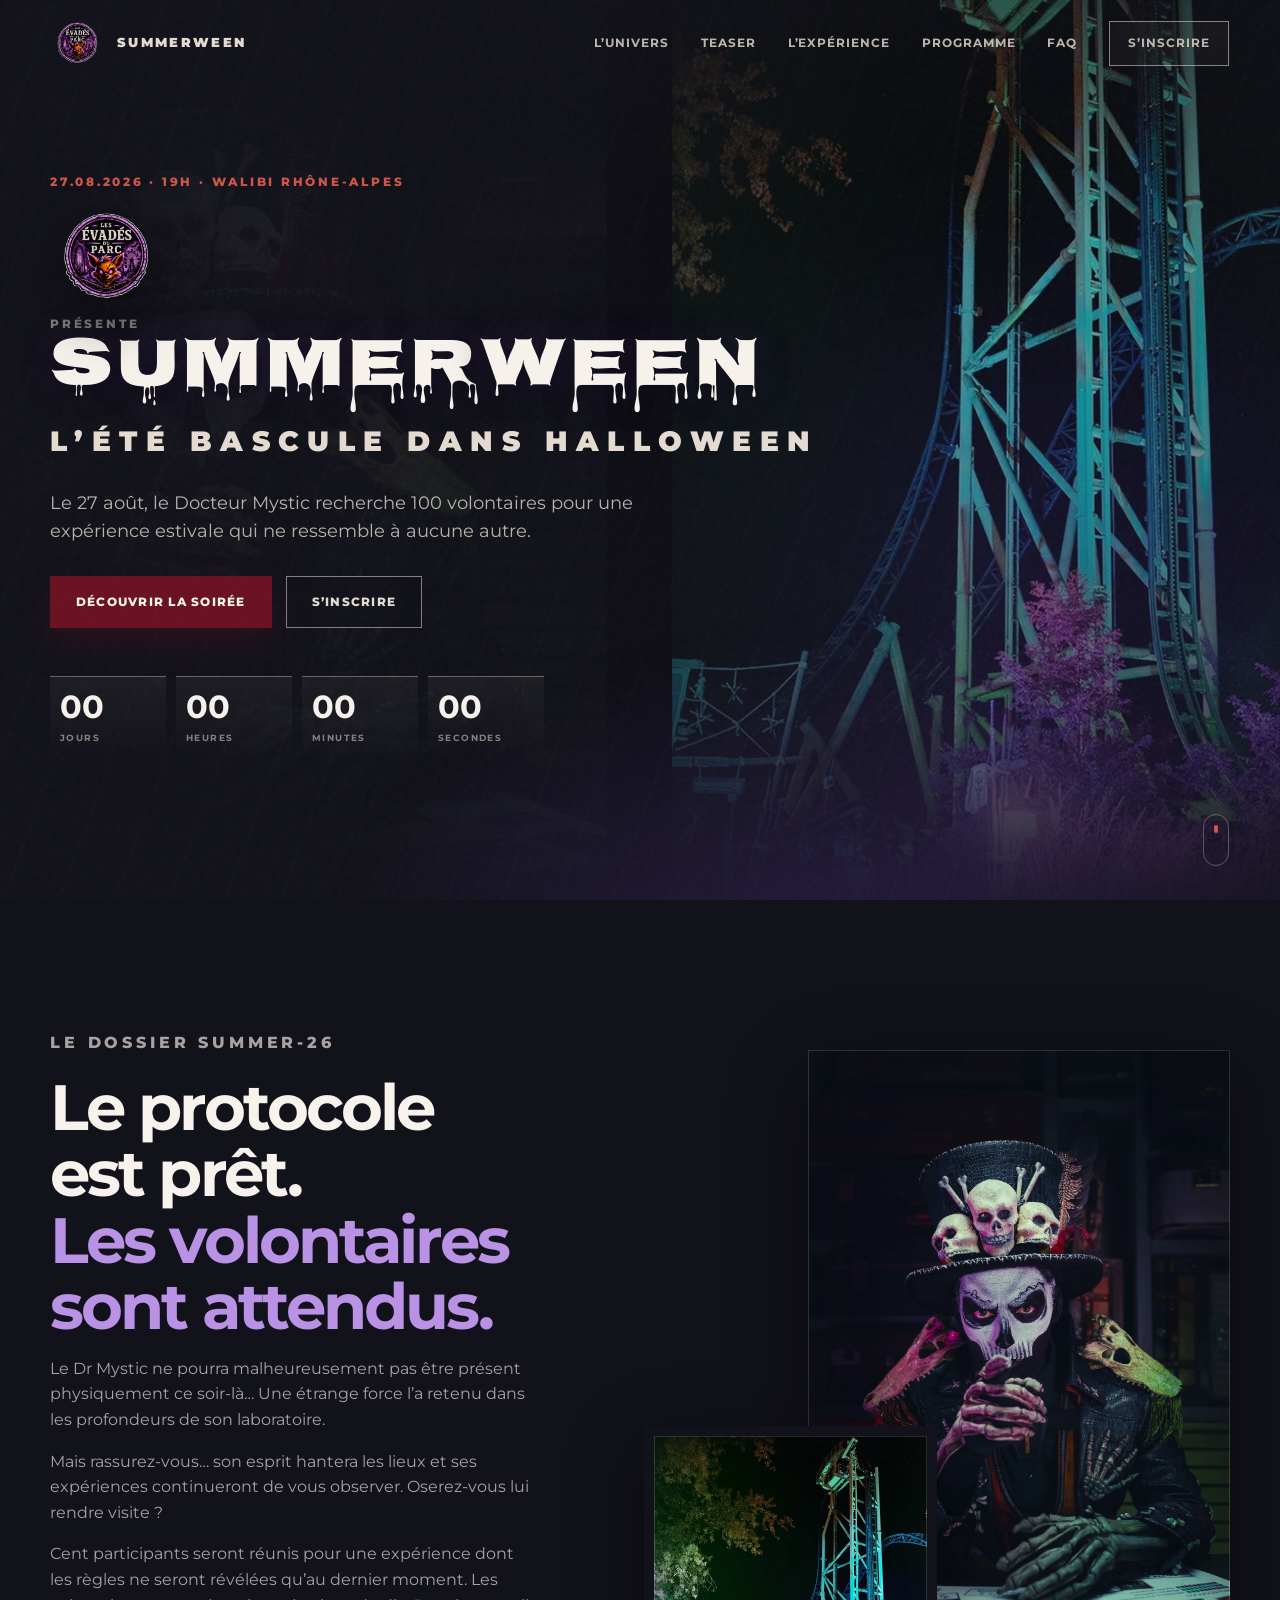
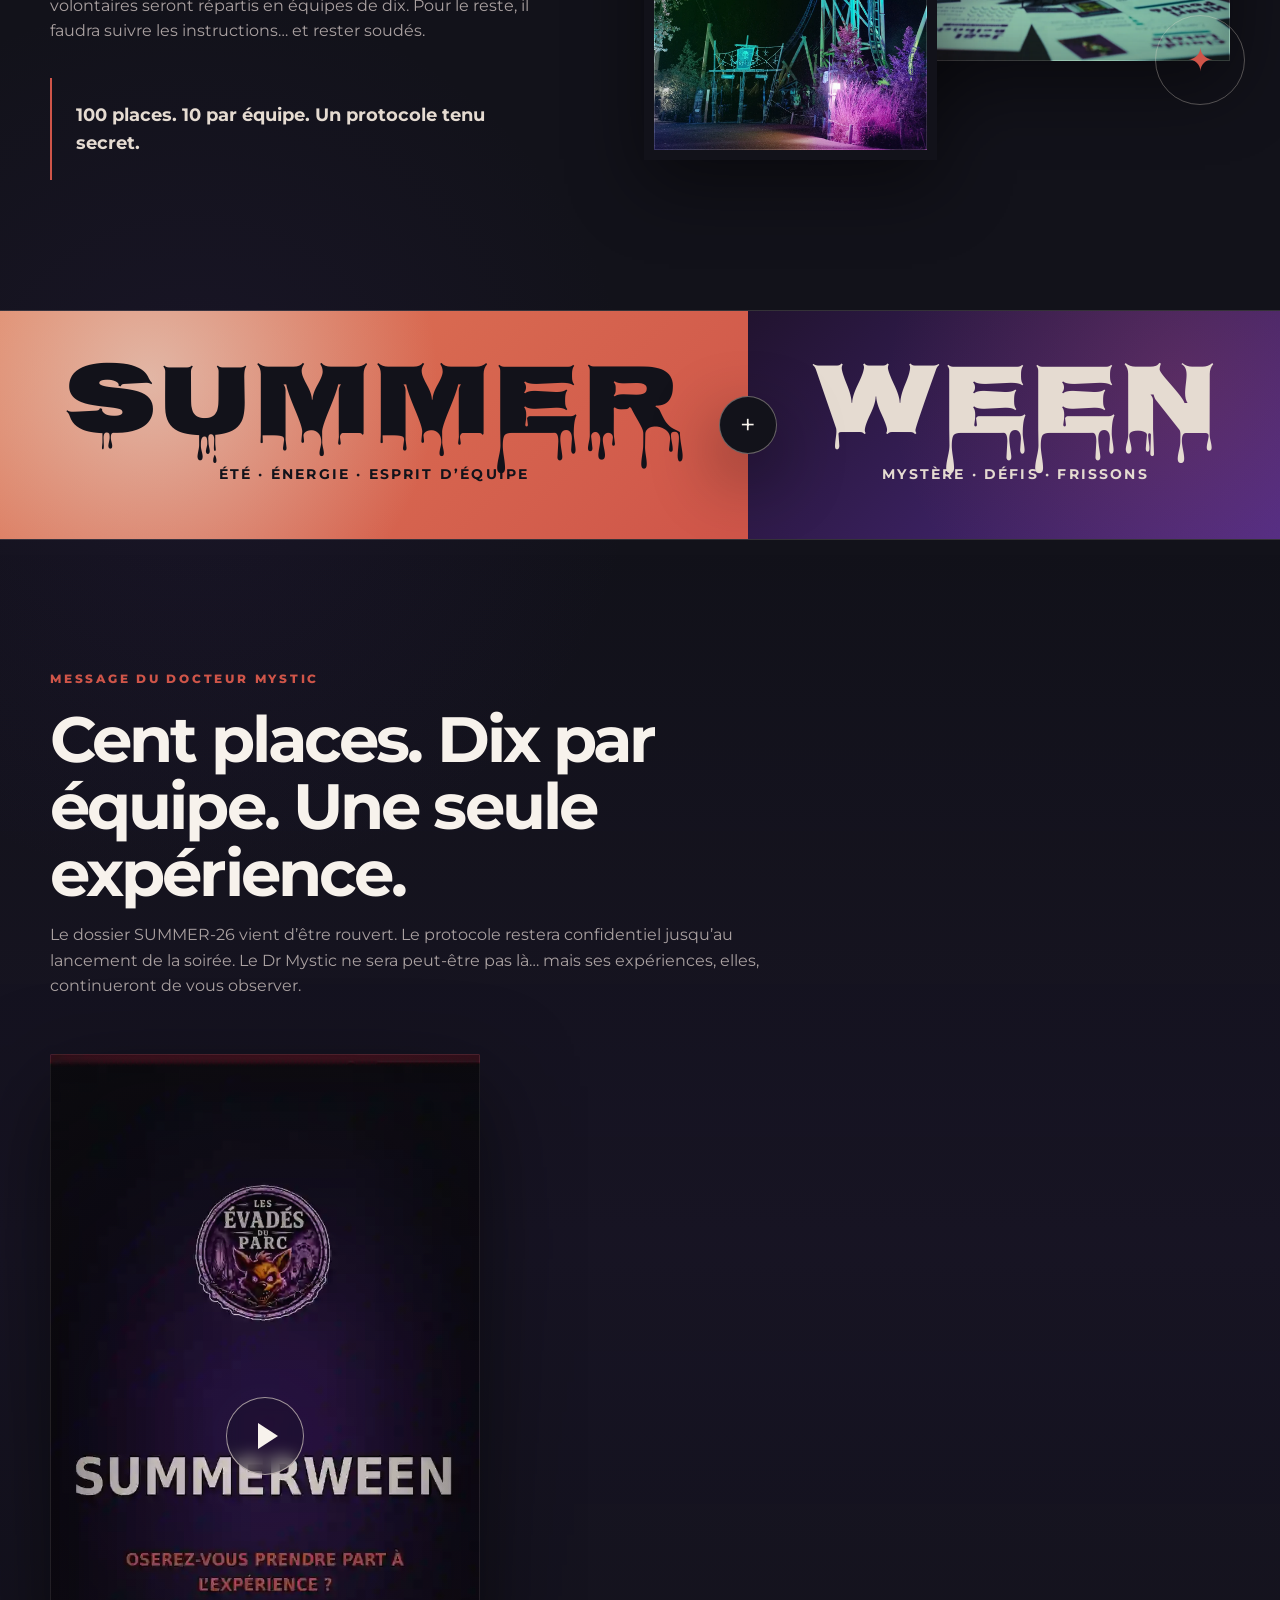
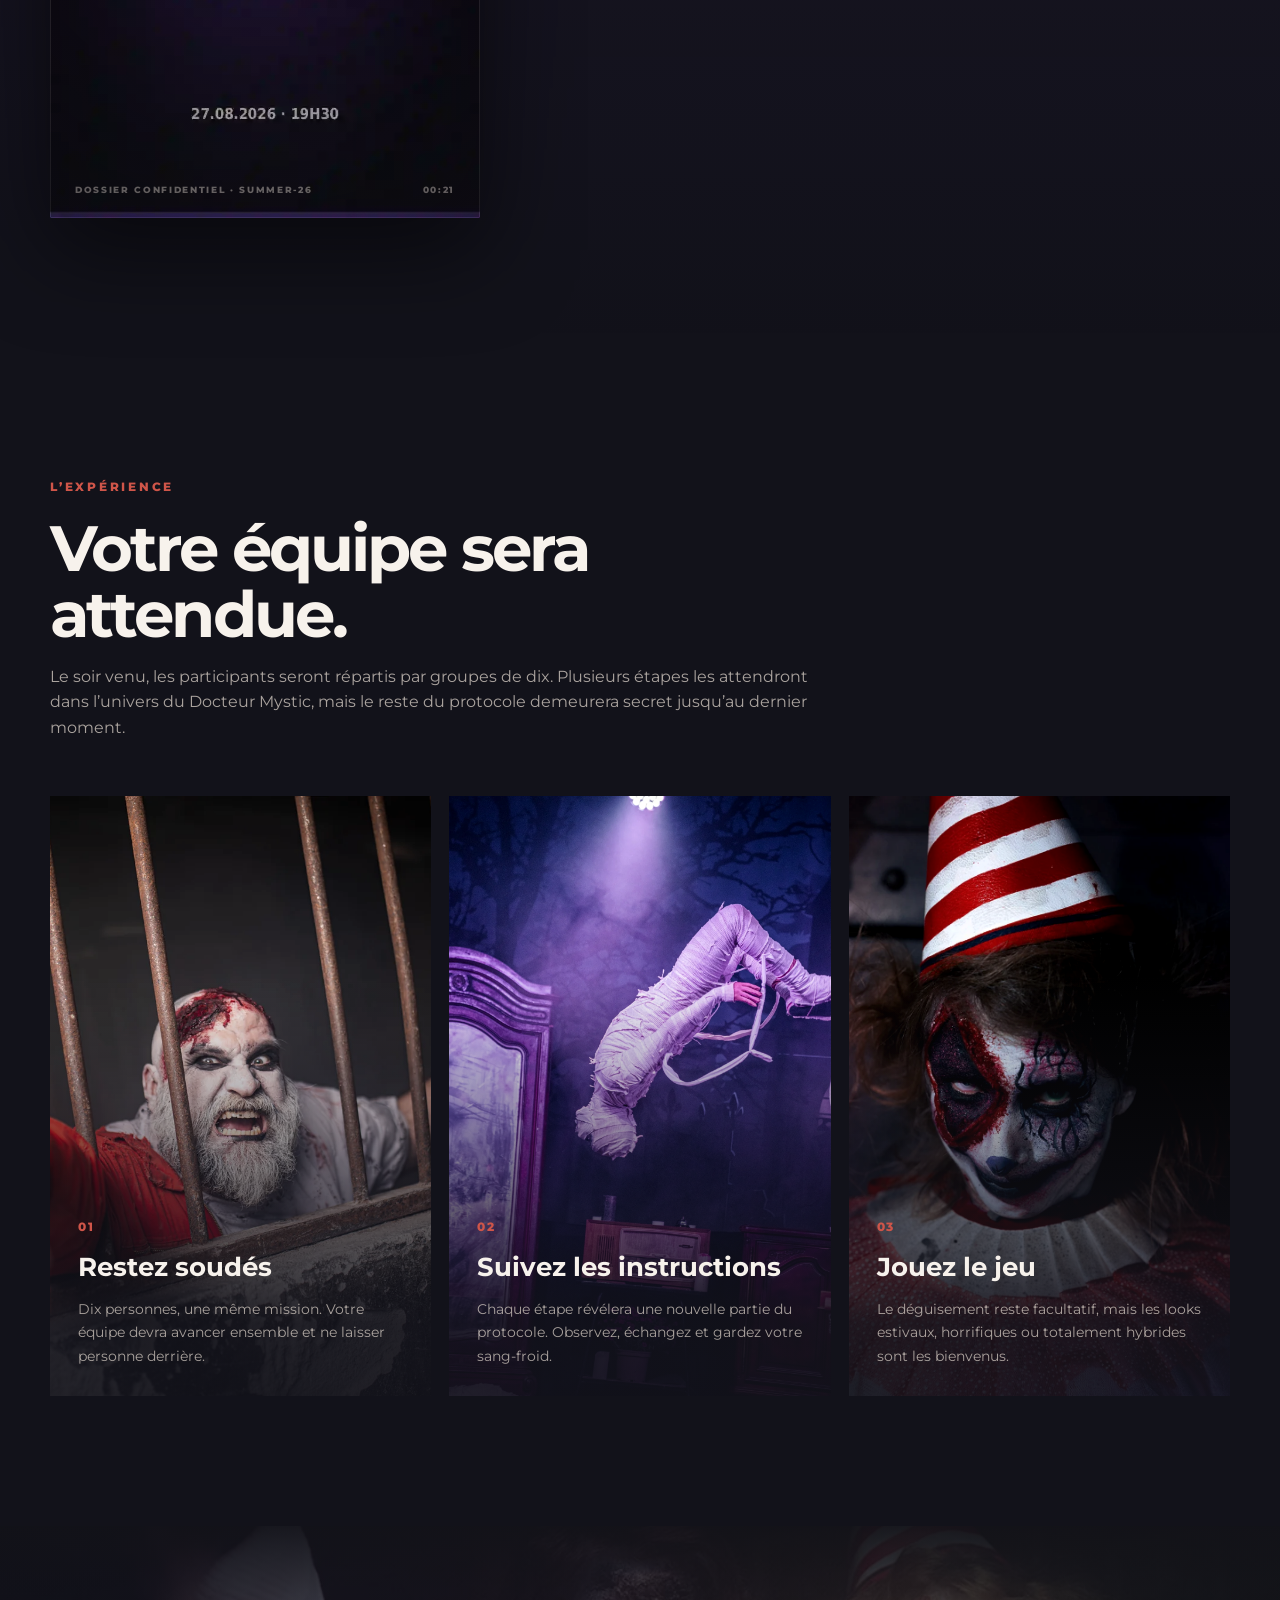
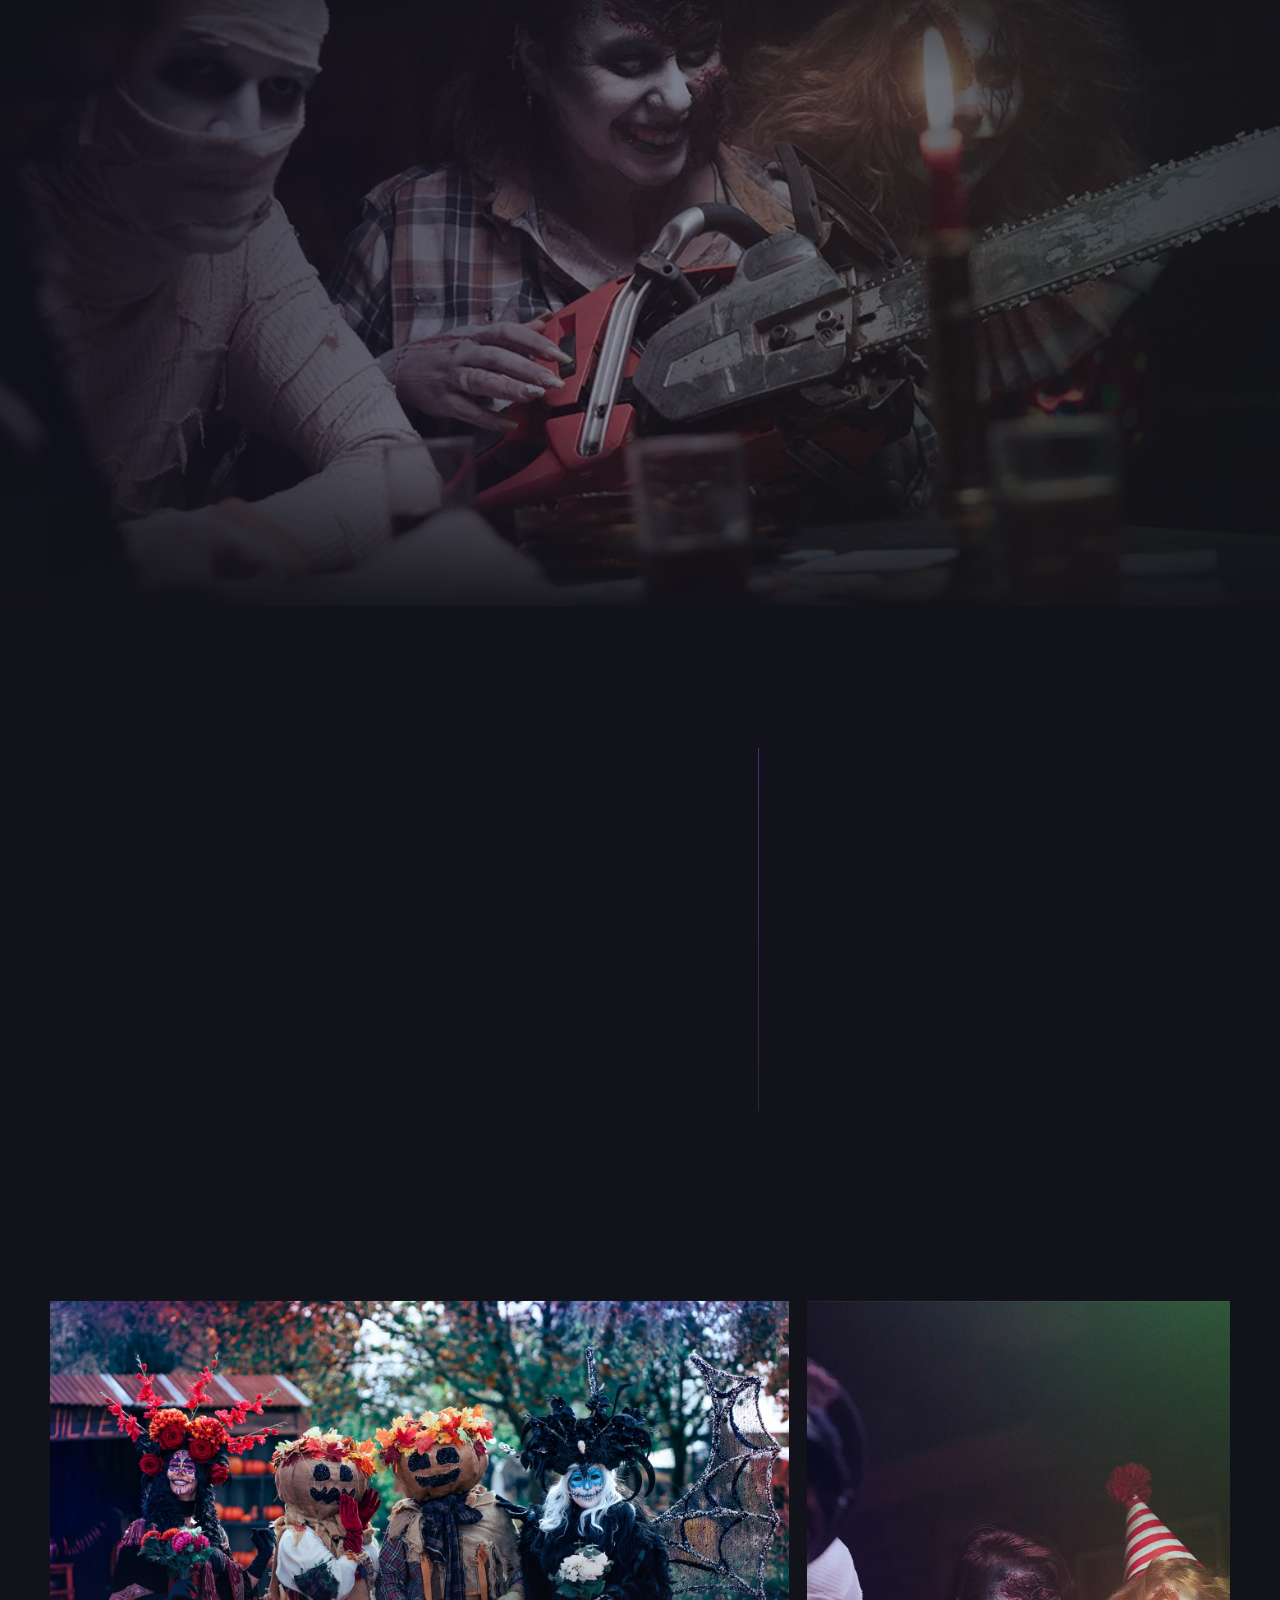
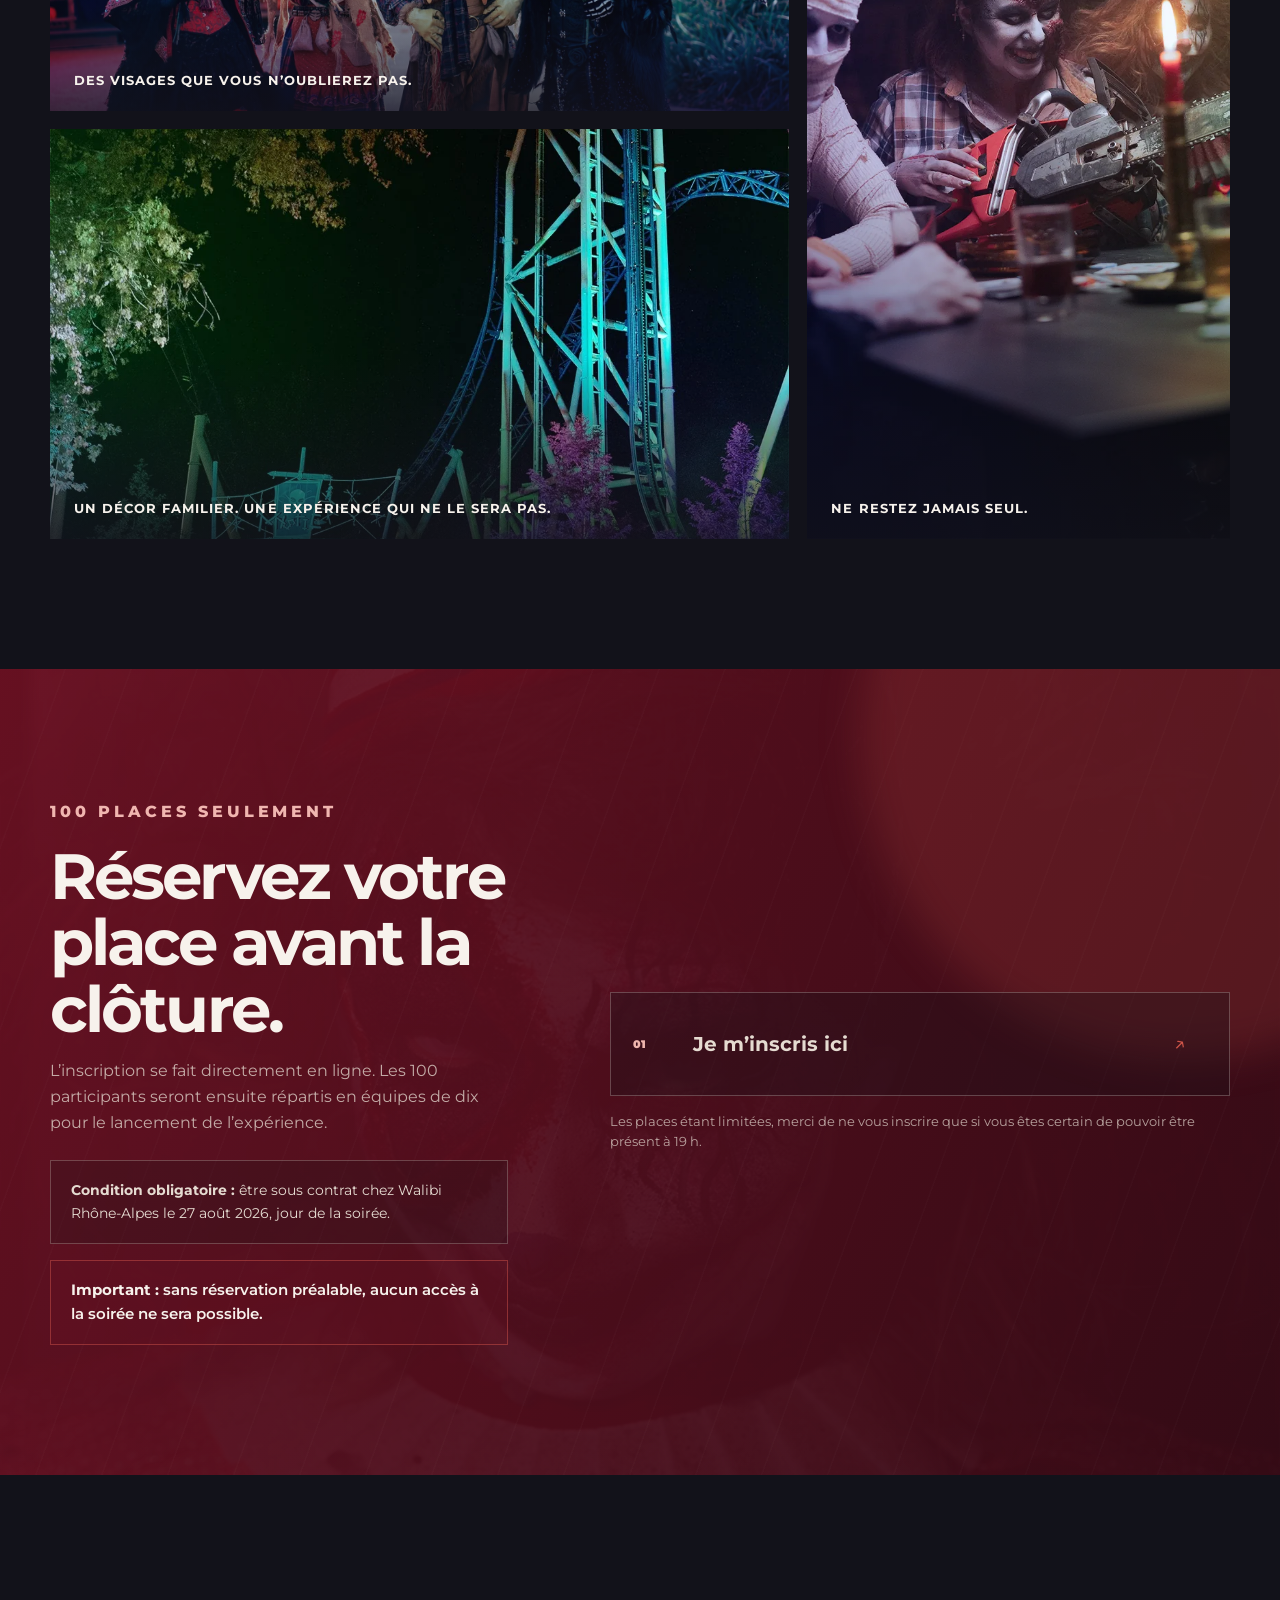
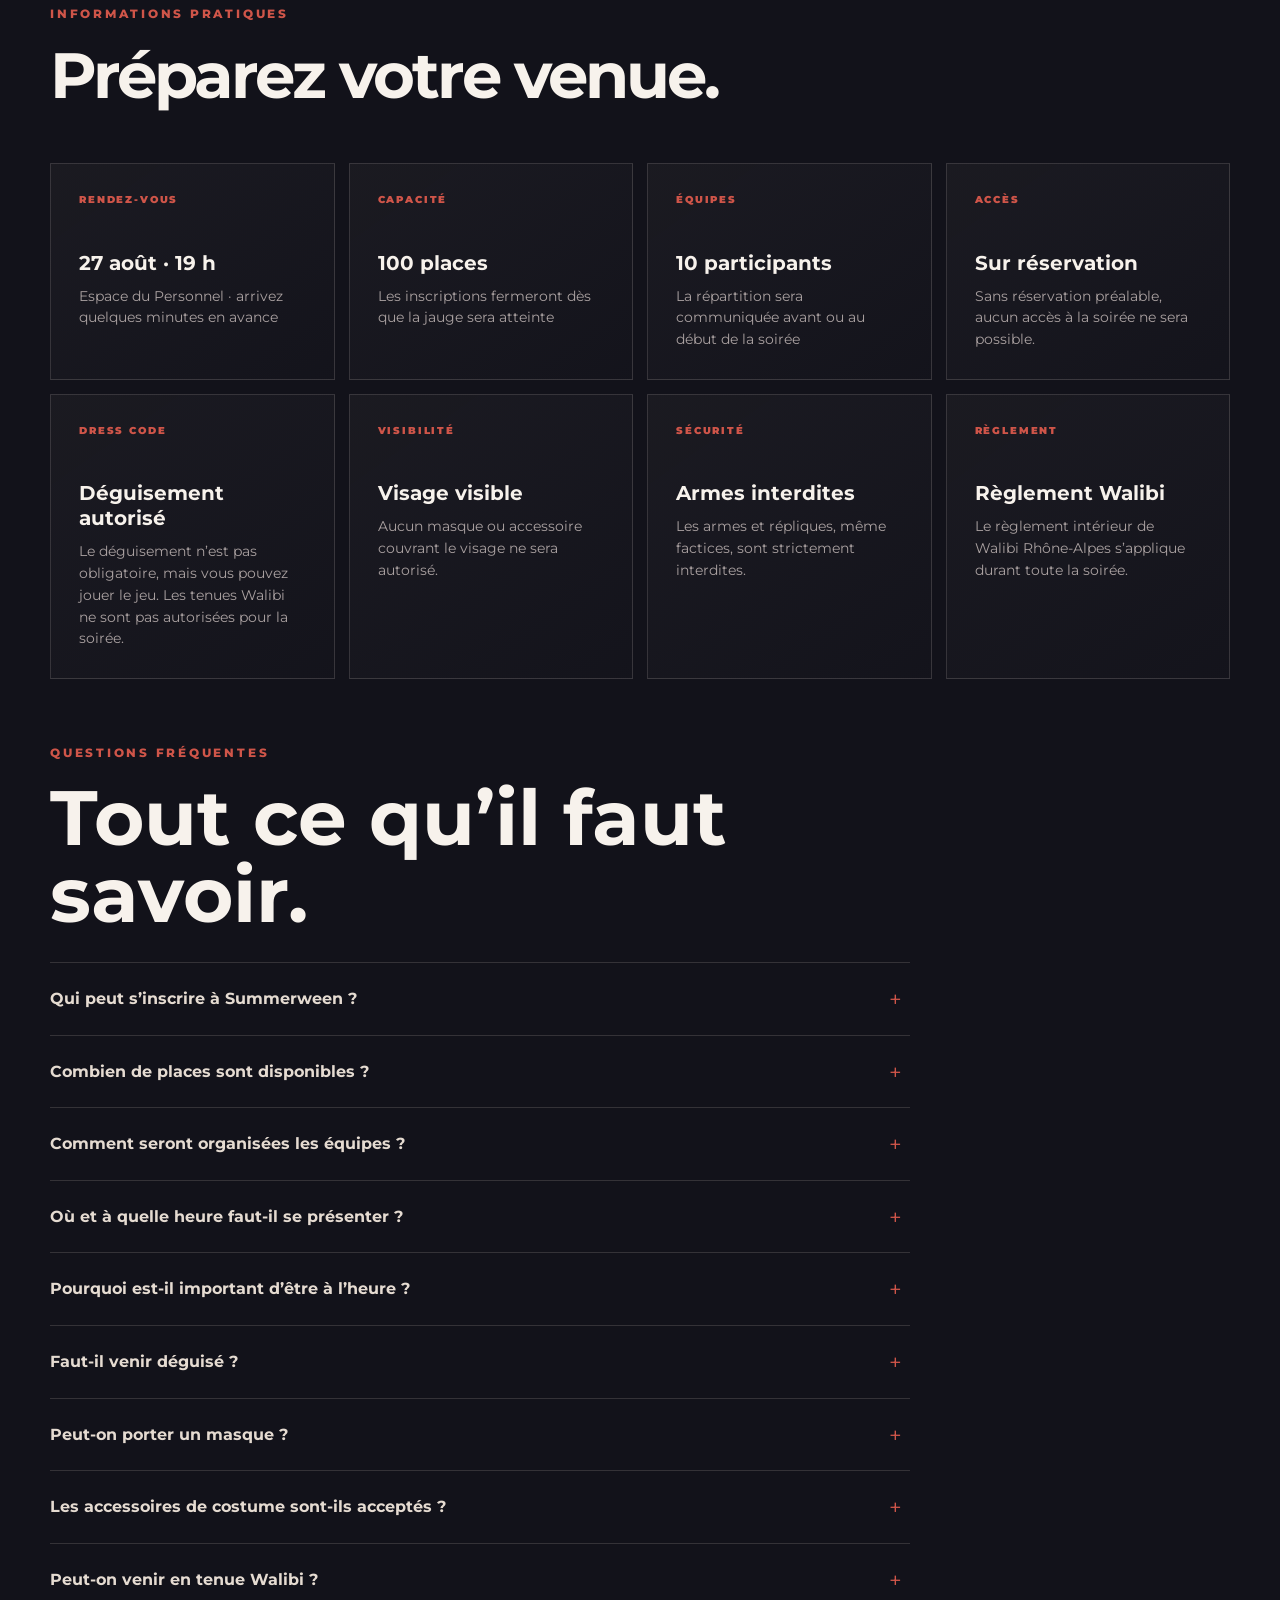
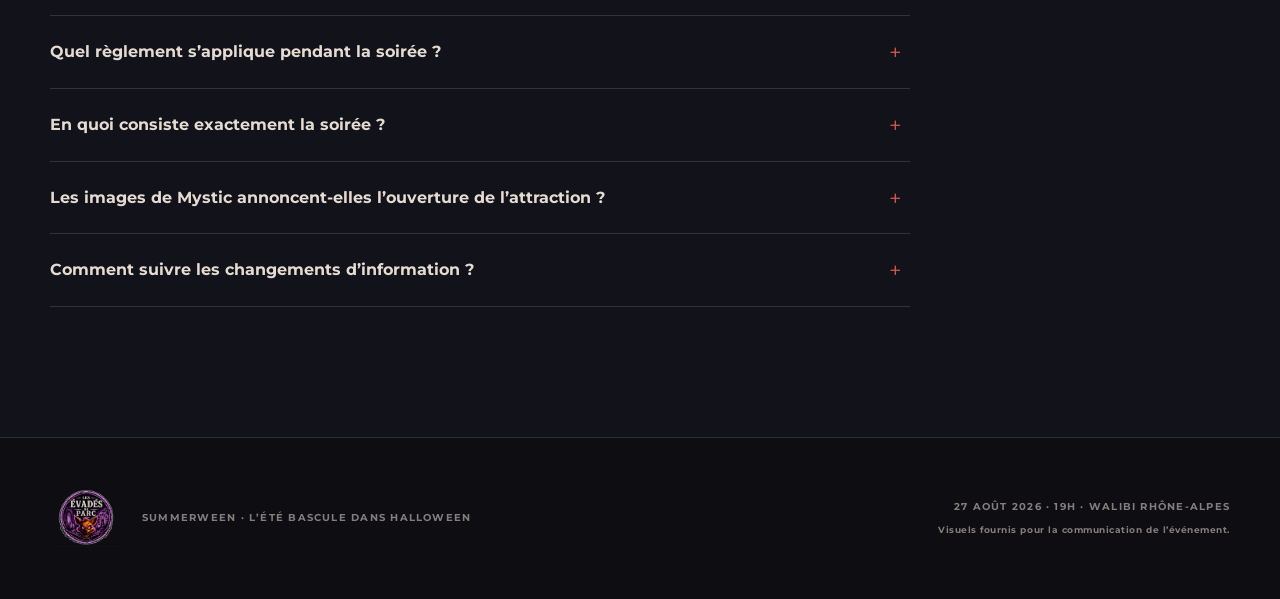
==== commit f15df358: "Add files via upload" ====
--- a/index.html
+++ b/index.html
@@ -5,13 +5,13 @@
 <meta charset="utf-8"/>
 <meta content="width=device-width, initial-scale=1, viewport-fit=cover" name="viewport"/>
 <meta content="#12121A" name="theme-color"/>
-<meta content="Summerween — l’expérience secrète du Docteur Mystic à Walibi Rhône-Alpes, le 27 août 2026 à 19 h 30. 100 places disponibles." name="description"/>
+<meta content="Summerween — l’expérience secrète du Docteur Mystic à Walibi Rhône-Alpes, le 27 août 2026 à 19 h. 100 places disponibles." name="description"/>
 <title>Summerween — Les Évadés du parc</title>
 <link href="assets/icons/favicon.svg" rel="icon" type="image/svg+xml"/>
 <link href="https://fonts.googleapis.com" rel="preconnect"/>
 <link crossorigin="" href="https://fonts.gstatic.com" rel="preconnect"/>
 <link href="https://fonts.googleapis.com/css2?family=Montserrat:wght@400;500;600;700;800;900&amp;family=Nosifer&amp;display=swap" rel="stylesheet"/>
-<link href="styles.css?v=20260707-3" rel="stylesheet"/>
+<link href="styles.css?v=20260714-1" rel="stylesheet"/>
 </head>
 <body>
 <div aria-hidden="true" class="grain"></div>
@@ -37,7 +37,7 @@
 <section aria-labelledby="hero-title" class="hero" id="accueil">
 <div aria-hidden="true" class="hero-backdrop"></div>
 <div class="hero-content container">
-<p class="eyebrow">27.08.2026 · 19H30 · WALIBI RHÔNE-ALPES</p>
+<p class="eyebrow">27.08.2026 · 19H · WALIBI RHÔNE-ALPES</p>
 <img alt="Logo Les Évadés du parc" class="hero-logo" src="assets/images/logo-summerween.png"/>
 <p class="pretitle">présente</p>
 <h1 id="hero-title"><span class="hero-title-line">SUMMER</span><span class="hero-title-line">WEEN</span></h1>
@@ -61,10 +61,11 @@
 <section class="story section" id="histoire">
 <div class="container split-layout">
 <div class="story-copy reveal">
-<p class="section-kicker">LE DOSSIER S-27</p>
+<p class="section-kicker">LE DOSSIER SUMMER-26</p>
 <h2>Le protocole est prêt.<br/><em>Les volontaires sont attendus.</em></h2>
-<p>Le Docteur Mystic a rouvert un dossier qu’il aurait peut-être mieux valu laisser fermé. Cent participants seront réunis pour une expérience dont les règles ne seront révélées qu’au dernier moment.</p>
-<p>Une seule certitude : les volontaires seront répartis en équipes de dix. Pour le reste, il faudra suivre les instructions… et rester soudés.</p>
+<p>Le Dr Mystic ne pourra malheureusement pas être présent physiquement ce soir-là… Une étrange force l’a retenu dans les profondeurs de son laboratoire.</p>
+<p>Mais rassurez-vous… son esprit hantera les lieux et ses expériences continueront de vous observer. Oserez-vous lui rendre visite&nbsp;?</p>
+<p>Cent participants seront réunis pour une expérience dont les règles ne seront révélées qu’au dernier moment. Les volontaires seront répartis en équipes de dix. Pour le reste, il faudra suivre les instructions… et rester soudés.</p>
 <blockquote>100 places. 10 par équipe. Un protocole tenu secret.</blockquote>
 </div>
 <div class="story-visual reveal" data-delay="150">
@@ -94,7 +95,7 @@
 <div class="section-heading reveal">
 <p class="section-kicker">MESSAGE DU DOCTEUR MYSTIC</p>
 <h2>Cent places. Dix par équipe. Une seule expérience.</h2>
-<p>Le dossier S-27 vient d’être rouvert. Le protocole restera confidentiel jusqu’au lancement de la soirée. Une seule question demeure : jusqu’où votre équipe sera-t-elle prête à aller ?</p>
+<p>Le dossier SUMMER-26 vient d’être rouvert. Le protocole restera confidentiel jusqu’au lancement de la soirée. Le Dr Mystic ne sera peut-être pas là… mais ses expériences, elles, continueront de vous observer.</p>
 </div>
 <div class="video-shell reveal" data-delay="100">
 <video id="teaser-video" playsinline="" poster="assets/images/teaser-poster.webp" preload="metadata">
@@ -109,7 +110,7 @@
 <span aria-hidden="true"></span><span aria-hidden="true"></span>
 </button>
 <div class="video-caption">
-<span>DOSSIER CONFIDENTIEL · S-27</span>
+<span>DOSSIER CONFIDENTIEL · SUMMER-26</span>
 <span>00:21</span>
 </div>
 </div>
@@ -170,12 +171,12 @@
 </div>
 <div class="timeline">
 <article class="timeline-item reveal">
-<div class="timeline-time">19H30</div>
+<div class="timeline-time">19H</div>
 <div class="timeline-dot"></div>
 <div class="timeline-copy">
 <p class="timeline-label">POINT DE RENDEZ-VOUS</p>
 <h3>Espace du Personnel</h3>
-<p>Le lancement commencera à 19 h 30 précises. Merci d’arriver quelques minutes en avance pour préserver le bon déroulement de la soirée.</p>
+<p>Le lancement commencera à 19 h précises. Merci d’arriver quelques minutes en avance pour préserver le bon déroulement de la soirée.</p>
 </div>
 </article>
 <article class="timeline-item reveal" data-delay="80">
@@ -215,17 +216,18 @@
 <div class="registration-copy reveal">
 <p class="section-kicker">100 PLACES SEULEMENT</p>
 <h2>Réservez votre place avant la clôture.</h2>
-<p>L’inscription se fera grâce à un formulaire Google. Les 100 participants seront ensuite répartis en équipes de dix pour le lancement de l’expérience.</p>
-<p class="eligibility-note"><strong>Condition obligatoire :</strong> être sous contrat chez Walibi Rhône-Alpes le 27 août 2026, jour de la soirée.</p></div>
+<p>L’inscription se fait directement en ligne. Les 100 participants seront ensuite répartis en équipes de dix pour le lancement de l’expérience.</p>
+<p class="eligibility-note"><strong>Condition obligatoire :</strong> être sous contrat chez Walibi Rhône-Alpes le 27 août 2026, jour de la soirée.</p>
+<p class="important-note"><strong>Important :</strong> sans réservation préalable, aucun accès à la soirée ne sera possible.</p></div>
 <div class="registration-actions reveal" data-delay="120">
 <button class="form-link form-link-main" data-form="participation" type="button">
 <span>01</span>
-<strong>Ouvrir le formulaire Google</strong>
+<strong>Je m’inscris ici</strong>
 <i aria-hidden="true">↗</i>
 </button>
 
 
-<p class="registration-help">Les places étant limitées, merci de ne vous inscrire que si vous êtes certain de pouvoir être présent à 19 h 30.</p></div>
+<p class="registration-help">Les places étant limitées, merci de ne vous inscrire que si vous êtes certain de pouvoir être présent à 19 h.</p></div>
 </div>
 </section>
 <section class="practical section" id="infos">
@@ -237,7 +239,7 @@
 <div class="info-grid">
 <article class="info-card reveal">
 <span>RENDEZ-VOUS</span>
-<strong>27 août · 19 h 30</strong>
+<strong>27 août · 19 h</strong>
 <p>Espace du Personnel · arrivez quelques minutes en avance</p>
 </article>
 <article class="info-card reveal" data-delay="70">
@@ -252,8 +254,28 @@
 </article>
 <article class="info-card reveal" data-delay="210">
 <span>ACCÈS</span>
-<strong>Sur inscription</strong>
-<p>Réservé aux personnes sous contrat le 27 août 2026</p>
+<strong>Sur réservation</strong>
+<p>Sans réservation préalable, aucun accès à la soirée ne sera possible.</p>
+</article>
+<article class="info-card reveal" data-delay="280">
+<span>DRESS CODE</span>
+<strong>Déguisement autorisé</strong>
+<p>Le déguisement n’est pas obligatoire, mais vous pouvez jouer le jeu. Les tenues Walibi ne sont pas autorisées pour la soirée.</p>
+</article>
+<article class="info-card reveal" data-delay="350">
+<span>VISIBILITÉ</span>
+<strong>Visage visible</strong>
+<p>Aucun masque ou accessoire couvrant le visage ne sera autorisé.</p>
+</article>
+<article class="info-card reveal" data-delay="420">
+<span>SÉCURITÉ</span>
+<strong>Armes interdites</strong>
+<p>Les armes et répliques, même factices, sont strictement interdites.</p>
+</article>
+<article class="info-card reveal" data-delay="490">
+<span>RÈGLEMENT</span>
+<strong>Règlement Walibi</strong>
+<p>Le règlement intérieur de Walibi Rhône-Alpes s’applique durant toute la soirée.</p>
 </article>
 </div>
 <div class="faq reveal" id="faq">
@@ -267,7 +289,7 @@
 
 
 
-<details><summary>Qui peut s’inscrire à Summerween ?</summary><p>L’inscription est réservée aux personnes qui seront sous contrat chez Walibi Rhône-Alpes le 27 août 2026.</p></details><details><summary>Combien de places sont disponibles ?</summary><p>La soirée est limitée à 100 participants. Le formulaire pourra être fermé dès que toutes les places auront été réservées.</p></details><details><summary>Comment seront organisées les équipes ?</summary><p>Les participants seront répartis en équipes de dix. Les modalités précises de répartition seront communiquées avant ou au début de la soirée.</p></details><details><summary>Où et à quelle heure faut-il se présenter ?</summary><p>Le rendez-vous est fixé à 19 h 30 précises à l’Espace du Personnel. Merci d’arriver quelques minutes en avance.</p></details><details><summary>Pourquoi est-il important d’être à l’heure ?</summary><p>Le lancement est collectif et dépend de la présence de toutes les équipes. Un retard pourrait perturber le déroulement prévu de la soirée.</p></details><details><summary>Faut-il venir déguisé ?</summary><p>Non, le déguisement est facultatif. Les tenues estivales, horrifiques ou mélangeant les deux univers sont toutefois les bienvenues.</p></details><details><summary>En quoi consiste exactement la soirée ?</summary><p>Le concept complet restera volontairement secret jusqu’au lancement. Le site et le teaser donnent l’ambiance, mais ne révèlent pas le protocole du Docteur Mystic.</p></details><details><summary>Les images de Mystic annoncent-elles l’ouverture de l’attraction ?</summary><p>Non. Mystic sert de décor et d’inspiration à l’univers du Docteur Mystic. Sa présence sur le site ou dans le teaser ne constitue pas une annonce d’ouverture de l’attraction.</p></details><details><summary>Comment suivre les changements d’information ?</summary><p>Cette page sera mise à jour. En rescannant le même QR code, vous retrouverez automatiquement la dernière version disponible.</p></details></div>
+<details><summary>Qui peut s’inscrire à Summerween ?</summary><p>L’inscription est réservée aux personnes qui seront sous contrat chez Walibi Rhône-Alpes le 27 août 2026.</p></details><details><summary>Combien de places sont disponibles ?</summary><p>La soirée est limitée à 100 participants. Le formulaire pourra être fermé dès que toutes les places auront été réservées.</p></details><details><summary>Comment seront organisées les équipes ?</summary><p>Les participants seront répartis en équipes de dix. Les modalités précises de répartition seront communiquées avant ou au début de la soirée.</p></details><details><summary>Où et à quelle heure faut-il se présenter ?</summary><p>Le rendez-vous est fixé à 19 h précises à l’Espace du Personnel. Merci d’arriver quelques minutes en avance.</p></details><details><summary>Pourquoi est-il important d’être à l’heure ?</summary><p>Le lancement est collectif et dépend de la présence de toutes les équipes. Un retard pourrait perturber le déroulement prévu de la soirée.</p></details><details><summary>Faut-il venir déguisé ?</summary><p>Le déguisement est autorisé, mais il n’est pas obligatoire. L’idée est surtout de jouer le jeu de Summerween, entre été et Halloween.</p></details><details><summary>Peut-on porter un masque ?</summary><p>Non. Pour des raisons de visibilité et de sécurité, le visage devra rester visible. Aucun masque ou accessoire couvrant le visage ne sera autorisé.</p></details><details><summary>Les accessoires de costume sont-ils acceptés ?</summary><p>Les accessoires simples sont acceptés s’ils respectent le règlement intérieur. Les armes et répliques, même factices, sont strictement interdites.</p></details><details><summary>Peut-on venir en tenue Walibi ?</summary><p>Non. Les tenues Walibi ne sont pas autorisées pendant la soirée. Vous pouvez venir en tenue personnelle ou déguisée, tant que le visage reste visible et que le règlement intérieur est respecté.</p></details><details><summary>Quel règlement s’applique pendant la soirée ?</summary><p>Le règlement intérieur de Walibi Rhône-Alpes s’applique durant toute la soirée.</p></details><details><summary>En quoi consiste exactement la soirée ?</summary><p>Le concept complet restera volontairement secret jusqu’au lancement. Le site et le teaser donnent l’ambiance, mais ne révèlent pas le protocole du Docteur Mystic.</p></details><details><summary>Les images de Mystic annoncent-elles l’ouverture de l’attraction ?</summary><p>Non. Mystic sert de décor et d’inspiration à l’univers du Docteur Mystic. Sa présence sur le site ou dans le teaser ne constitue pas une annonce d’ouverture de l’attraction.</p></details><details><summary>Comment suivre les changements d’information ?</summary><p>Cette page sera mise à jour. En rescannant le même QR code, vous retrouverez automatiquement la dernière version disponible.</p></details></div>
 </div>
 </section>
 </main>
@@ -278,13 +300,14 @@
 <p>SUMMERWEEN · L’ÉTÉ BASCULE DANS HALLOWEEN</p>
 </div>
 <div class="footer-meta">
-<p>27 AOÛT 2026 · 19H30 · WALIBI RHÔNE-ALPES</p>
+<p>27 AOÛT 2026 · 19H · WALIBI RHÔNE-ALPES</p>
+<p>Visuels fournis pour la communication de l’événement.</p>
 </div>
 </div>
 </footer>
 <a class="mobile-cta" href="#inscription">Réserver ma place</a>
 <div aria-live="polite" class="toast" role="status"></div>
 <script src="config.js"></script>
-<script src="script.js?v=20260707-3"></script>
+<script src="script.js?v=20260714-1"></script>
 </body>
 </html>
--- a/styles.css
+++ b/styles.css
@@ -2139,3 +2139,213 @@
     height: 46px;
   }
 }
+
+
+/* --- Correctif responsive + nouvelles modalités --- */
+.important-note {
+  margin: 16px 0 0 !important;
+  padding: 18px 20px;
+  border: 1px solid rgba(207, 85, 73, 0.48);
+  background: rgba(106, 17, 34, 0.24);
+  color: var(--white) !important;
+  font-size: .92rem !important;
+  font-weight: 600;
+}
+
+.info-grid {
+  grid-template-columns: repeat(auto-fit, minmax(min(100%, 230px), 1fr));
+}
+
+@media (min-width: 621px) {
+  .hero h1 {
+    max-width: min(100%, 760px);
+    font-size: clamp(3rem, 5.4vw, 5.7rem);
+    white-space: normal;
+  }
+}
+
+@media (max-width: 620px) {
+  body {
+    width: 100%;
+    max-width: 100%;
+  }
+
+  .site-header {
+    padding-top: max(8px, env(safe-area-inset-top));
+  }
+
+  .hero::before {
+    background:
+      linear-gradient(90deg, rgba(18, 18, 26, 0.96) 0%, rgba(18, 18, 26, 0.78) 55%, rgba(18, 18, 26, 0.42) 100%),
+      linear-gradient(0deg, var(--black) 0%, transparent 26%),
+      url("assets/images/hero.webp") 64% center / cover no-repeat;
+  }
+
+  .hero-content {
+    width: min(100% - 28px, 420px);
+    padding-top: calc(104px + env(safe-area-inset-top));
+  }
+
+  .hero-logo {
+    width: 84px;
+  }
+
+  .hero h1 {
+    display: block;
+    width: 100%;
+    max-width: 100%;
+    font-size: clamp(2.75rem, 13.2vw, 3.55rem);
+    line-height: .9;
+    letter-spacing: 0;
+  }
+
+  .hero-title-line {
+    display: block;
+    width: 100%;
+    max-width: 100%;
+  }
+
+  .hero-subtitle {
+    max-width: 100%;
+    font-size: clamp(.72rem, 3vw, .88rem);
+    letter-spacing: .12em;
+  }
+
+  .hero-copy {
+    font-size: .95rem;
+  }
+
+  .hero-actions,
+  .hero-actions .button,
+  .form-link,
+  .mobile-cta {
+    max-width: 100%;
+  }
+
+  .button,
+  .form-link,
+  .mobile-cta {
+    letter-spacing: .08em;
+  }
+
+  .season-shift {
+    max-width: 100vw;
+    overflow: hidden;
+  }
+
+  .season-half {
+    padding-inline: 14px;
+    overflow: hidden;
+  }
+
+  .season-half span {
+    display: block;
+    max-width: 100%;
+    font-size: clamp(2.45rem, 14.5vw, 3.6rem);
+    line-height: .95;
+    letter-spacing: 0;
+  }
+
+  .season-half strong {
+    max-width: 100%;
+    font-size: .62rem;
+    letter-spacing: .12em;
+  }
+
+  .section-heading h2,
+  .story-copy h2,
+  .registration-copy h2,
+  .manifesto h2,
+  .faq-heading h2 {
+    font-size: clamp(1.85rem, 9.2vw, 2.7rem);
+  }
+
+  .teaser .section-heading h2 {
+    font-size: clamp(2rem, 9vw, 2.9rem);
+  }
+
+  .info-grid {
+    grid-template-columns: 1fr;
+  }
+
+  .important-note,
+  .eligibility-note {
+    padding: 15px;
+    font-size: .88rem !important;
+  }
+
+  .registration {
+    padding-bottom: calc(112px + env(safe-area-inset-bottom));
+  }
+
+  .mobile-cta {
+    left: max(14px, env(safe-area-inset-left));
+    right: max(14px, env(safe-area-inset-right));
+    bottom: max(16px, env(safe-area-inset-bottom));
+  }
+}
+
+@media (max-width: 380px) {
+  .hero h1 {
+    font-size: clamp(2.45rem, 12.8vw, 3.05rem);
+  }
+
+  .season-half span {
+    font-size: clamp(2.25rem, 13.6vw, 3.1rem);
+  }
+
+  .hero-subtitle,
+  .season-half strong {
+    letter-spacing: .09em;
+  }
+}
+
+/* --- Correctif menu mobile + lecteur vidéo avec la vraie vidéo --- */
+@media (max-width: 860px) {
+  .site-header {
+    z-index: 3000;
+  }
+
+  .menu-toggle {
+    position: relative;
+    z-index: 3200;
+  }
+
+  .main-nav {
+    position: fixed !important;
+    inset: 0 !important;
+    width: 100vw !important;
+    height: 100vh !important;
+    height: 100dvh !important;
+    min-height: 100vh !important;
+    min-height: 100dvh !important;
+    z-index: 2800 !important;
+    overflow-y: auto !important;
+    overscroll-behavior: contain;
+    align-content: start !important;
+    justify-items: center !important;
+    padding-top: max(108px, calc(env(safe-area-inset-top) + 92px)) !important;
+    padding-bottom: max(120px, calc(env(safe-area-inset-bottom) + 96px)) !important;
+  }
+
+  body.menu-open .mobile-cta {
+    display: none !important;
+  }
+}
+
+.video-play {
+  padding: 0 !important;
+}
+
+.video-play-label {
+  display: none !important;
+}
+
+.teaser .video-play {
+  align-items: center !important;
+  justify-content: center !important;
+}
+
+.teaser .play-icon {
+  margin: 0 !important;
+}
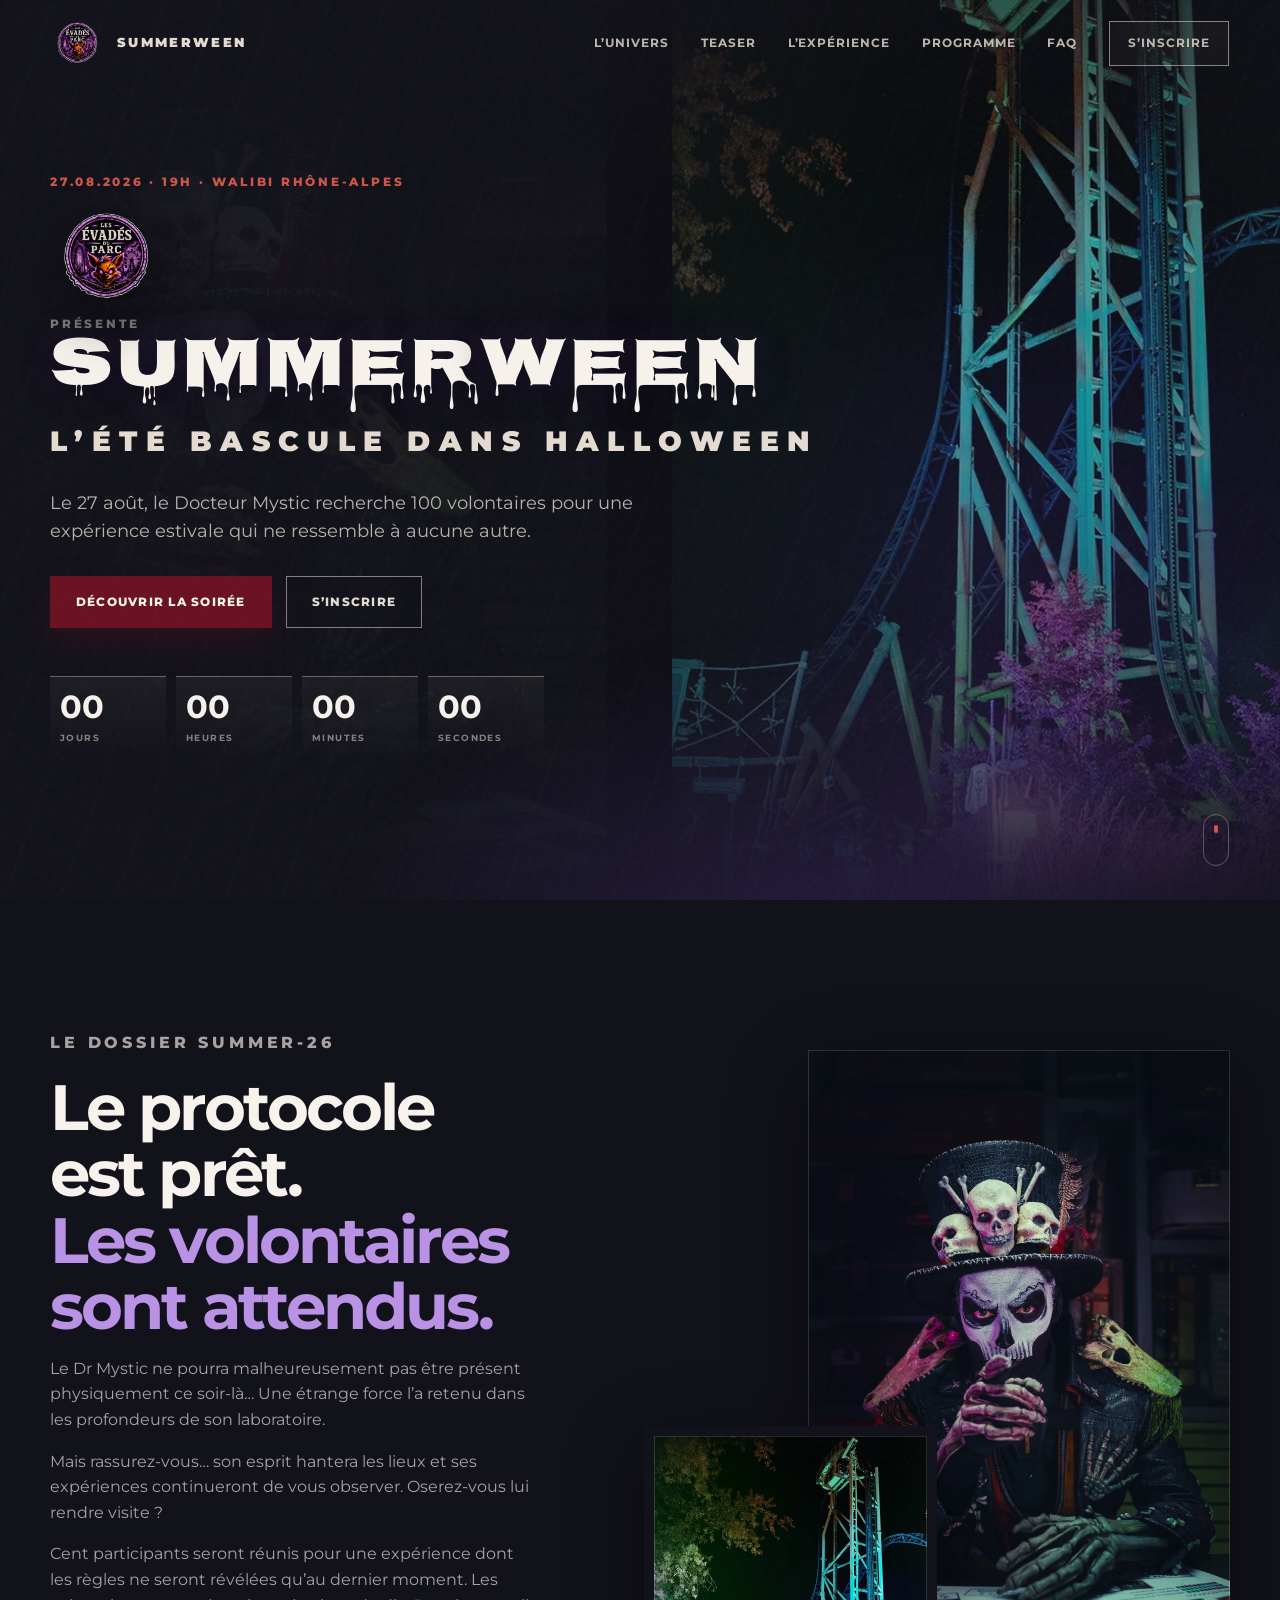
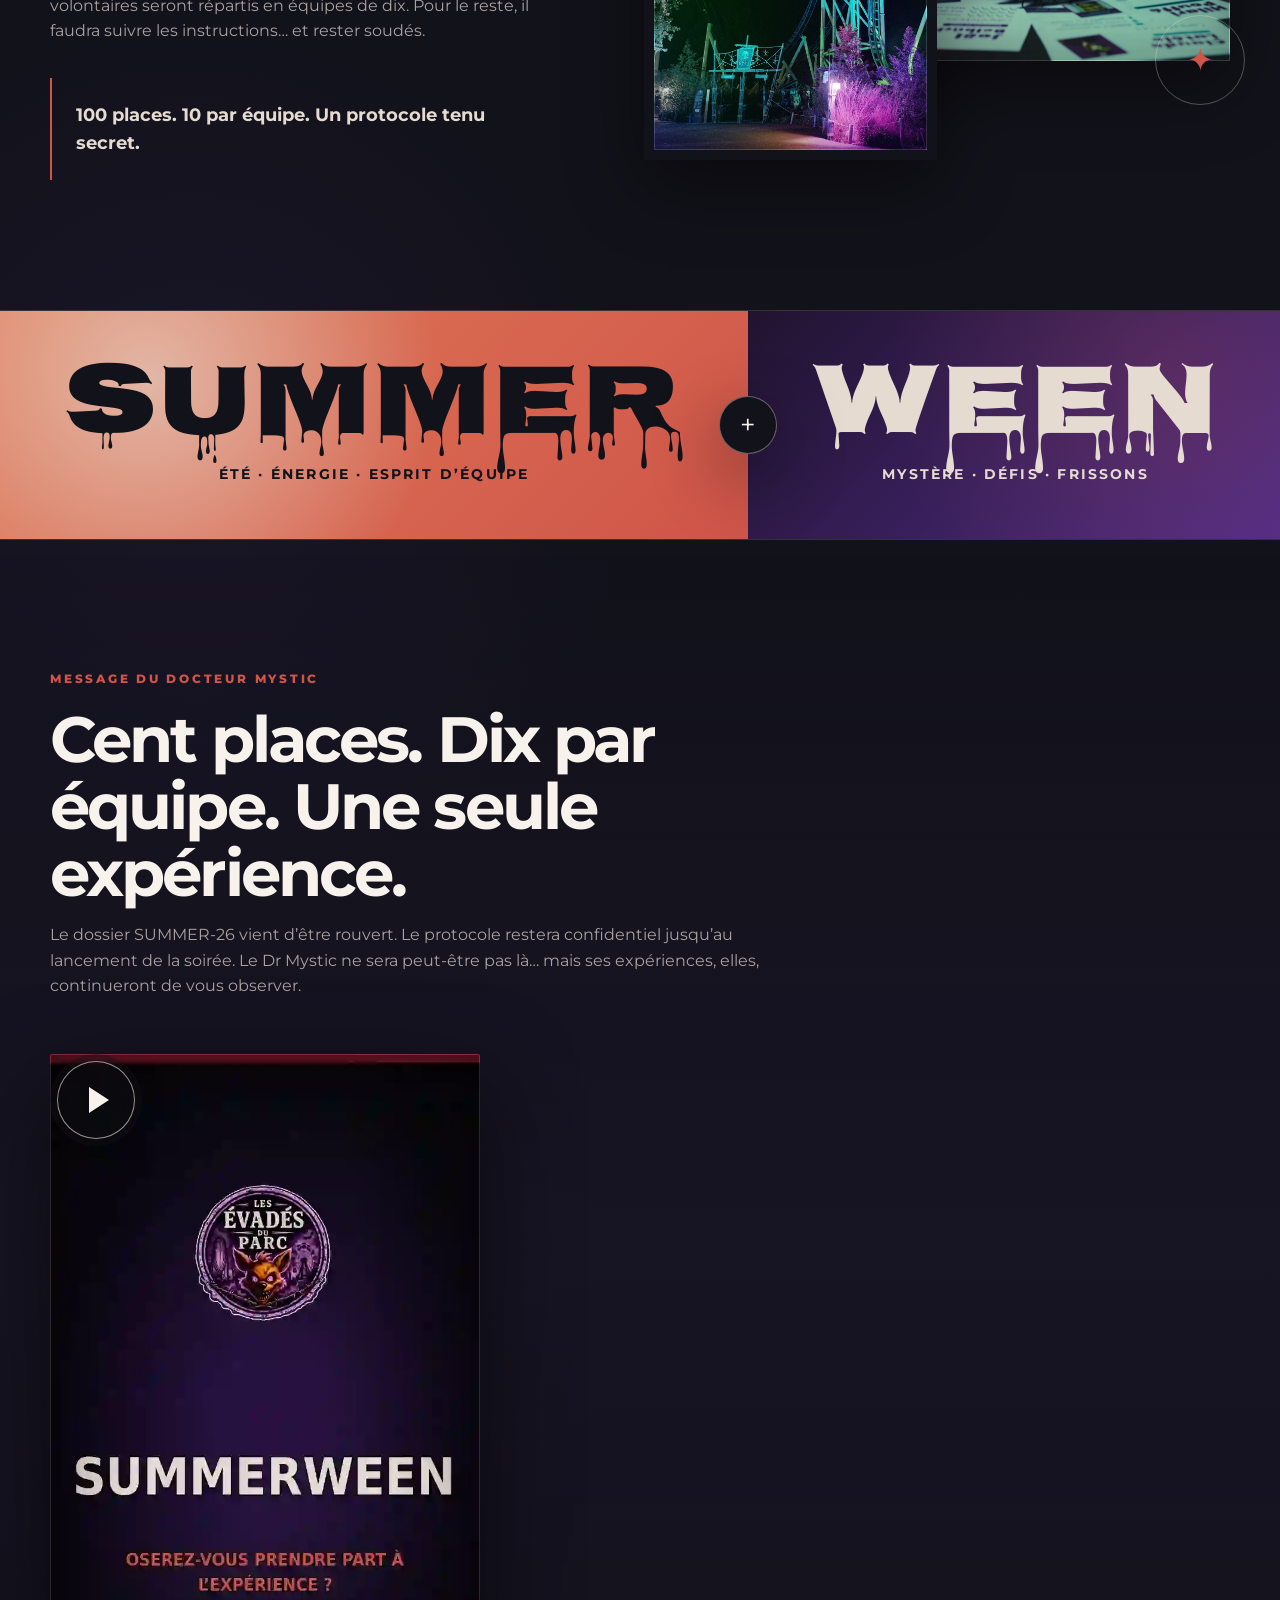
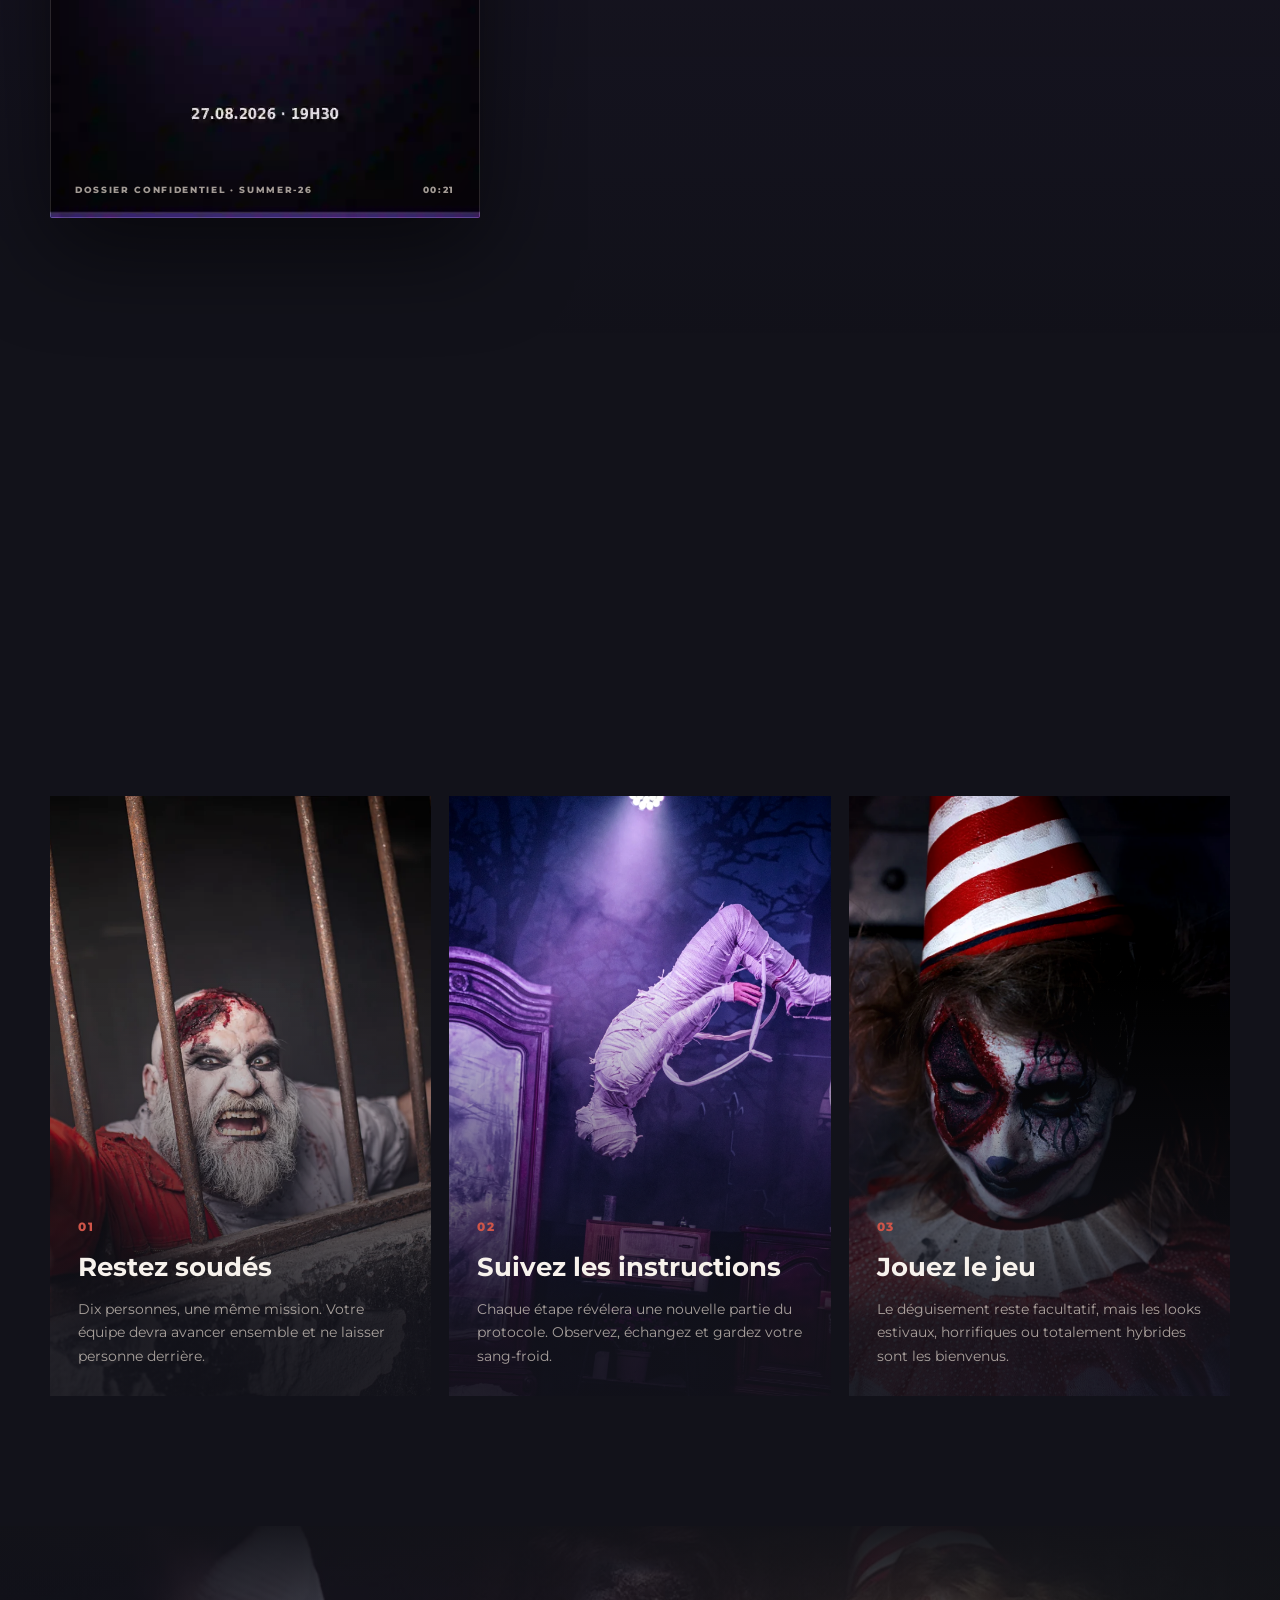
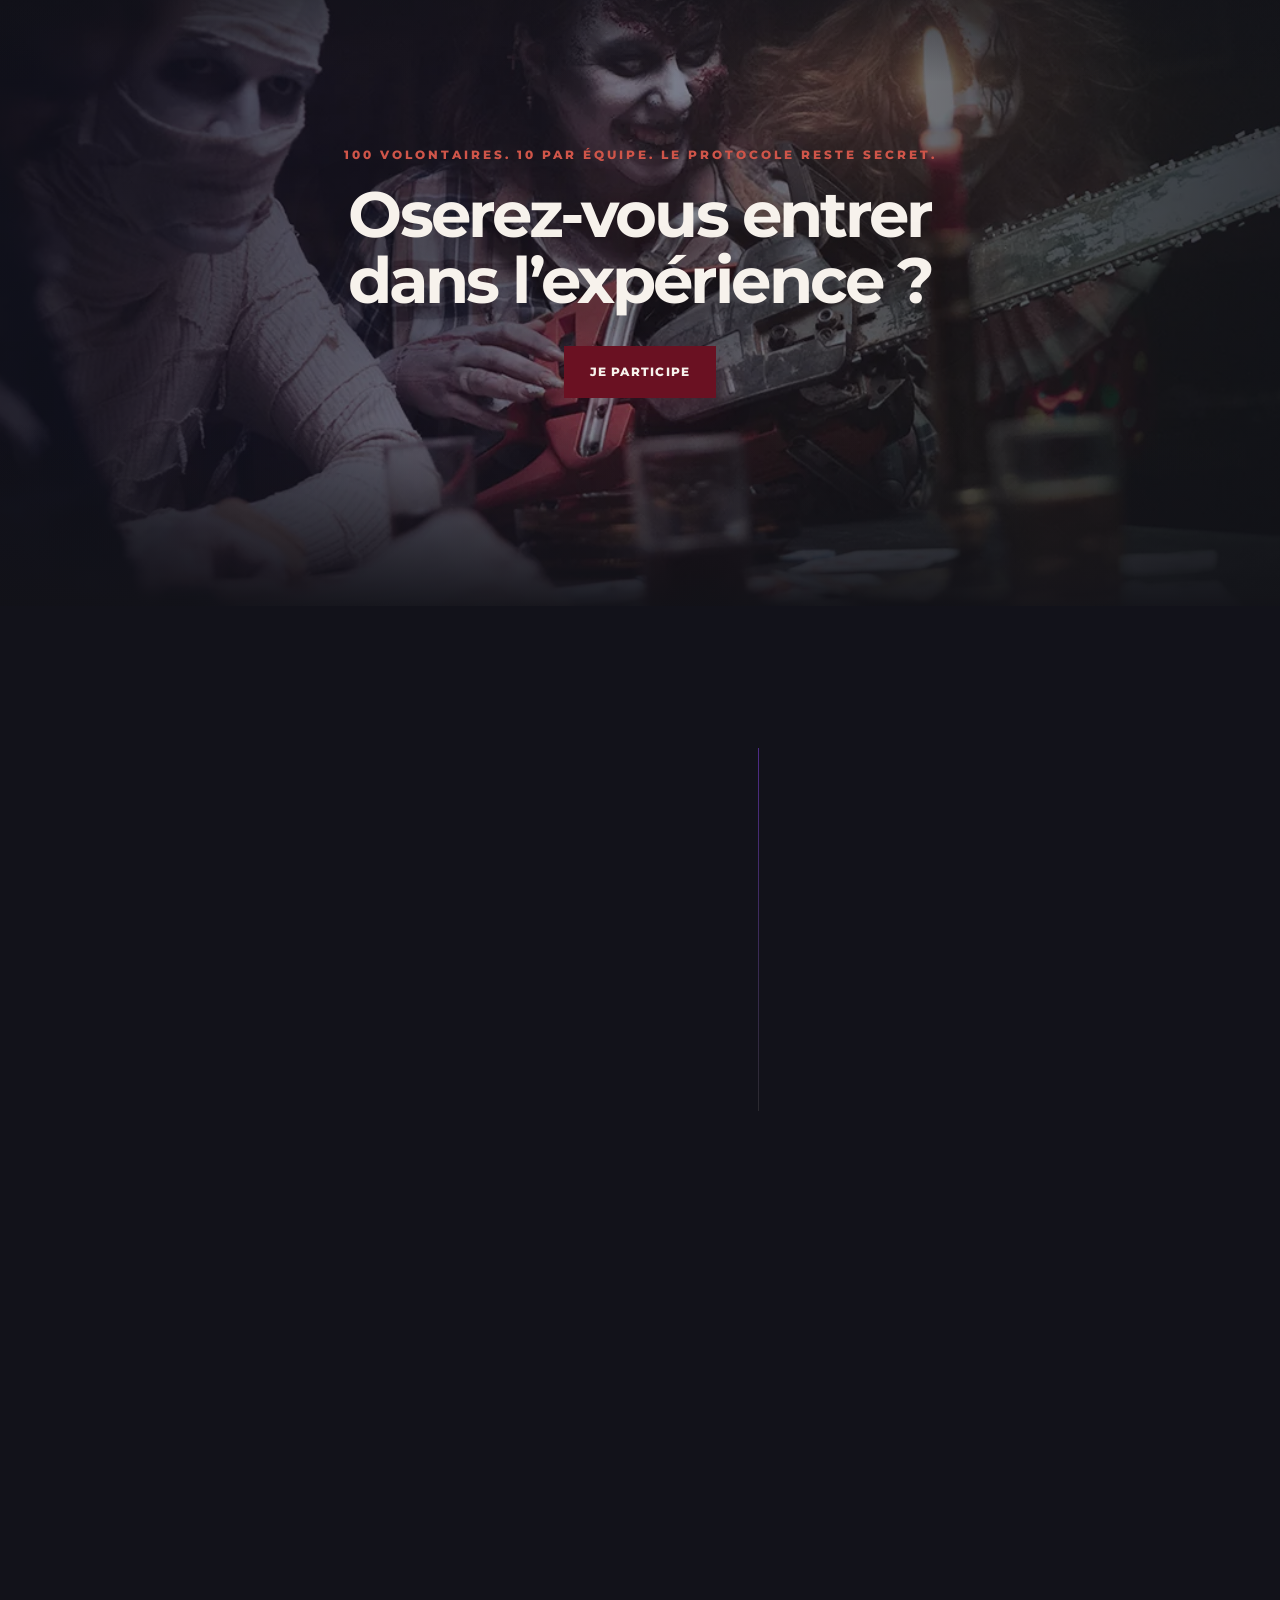
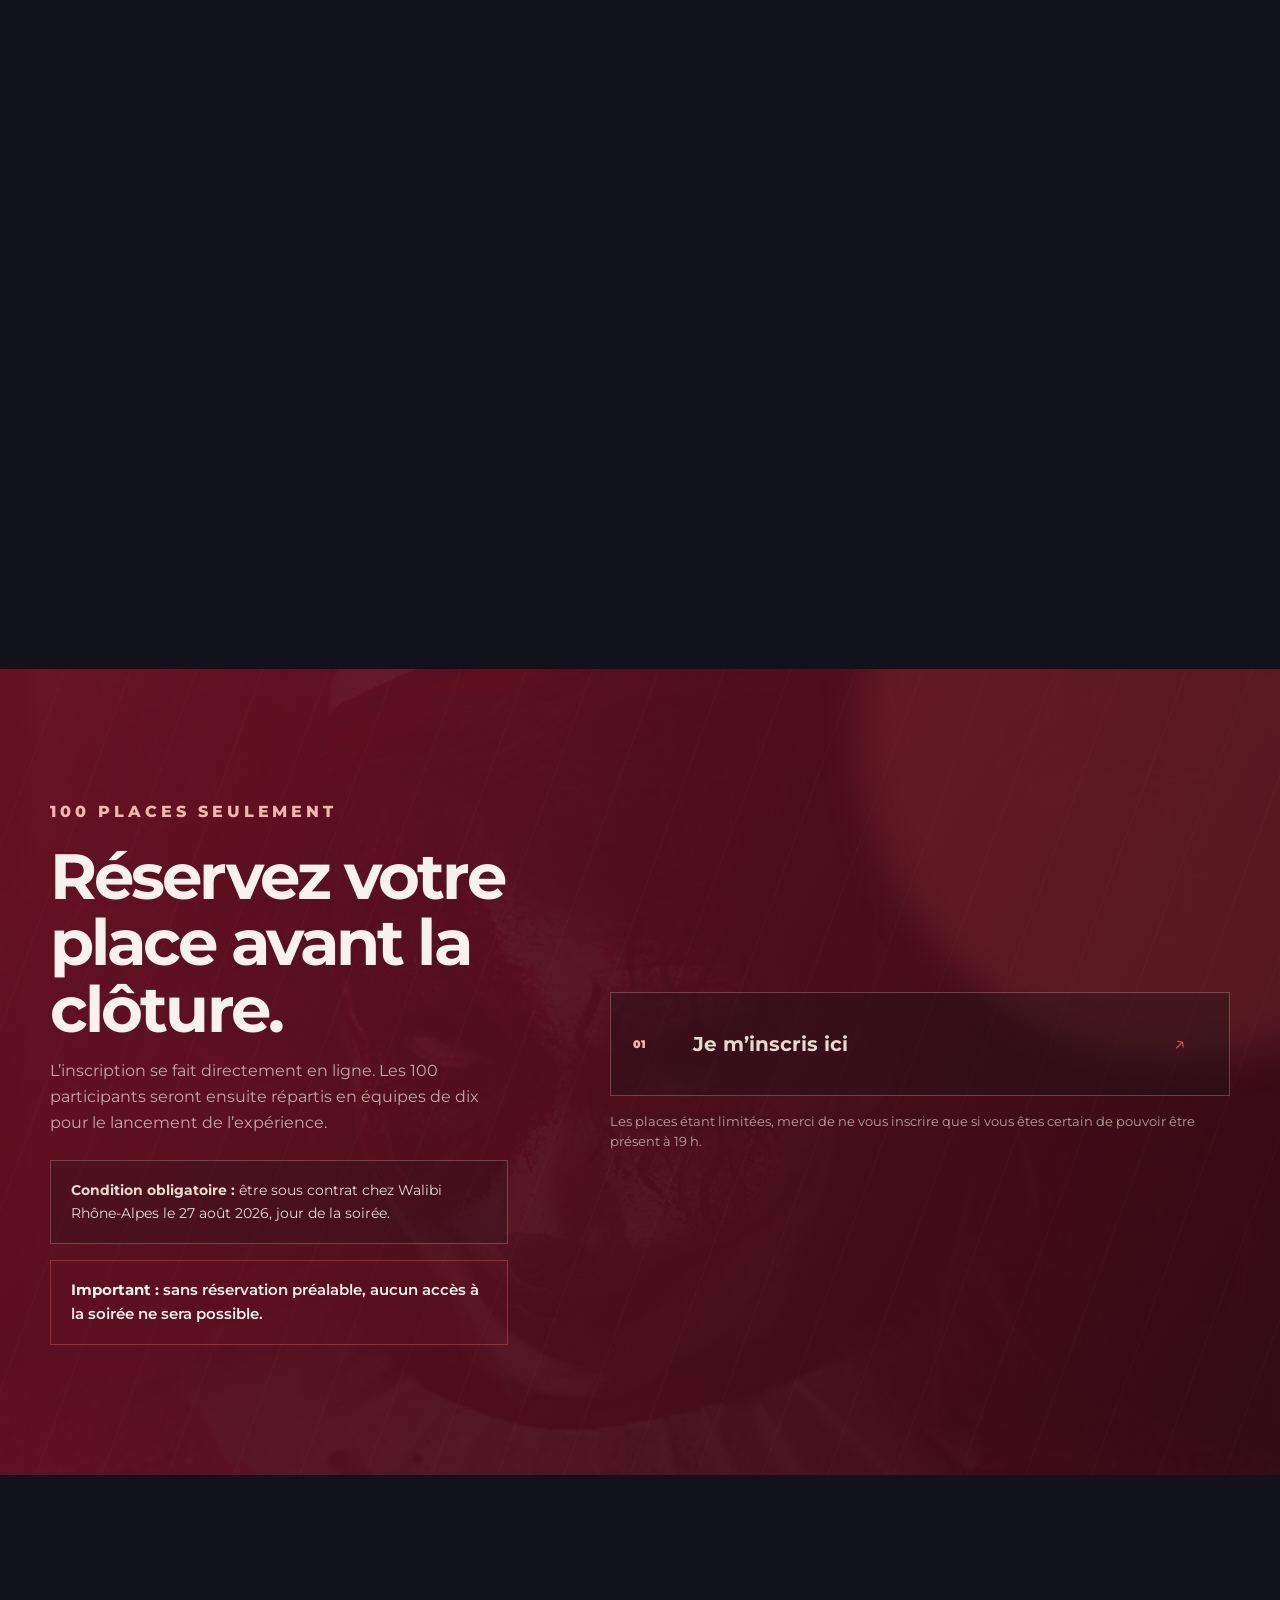
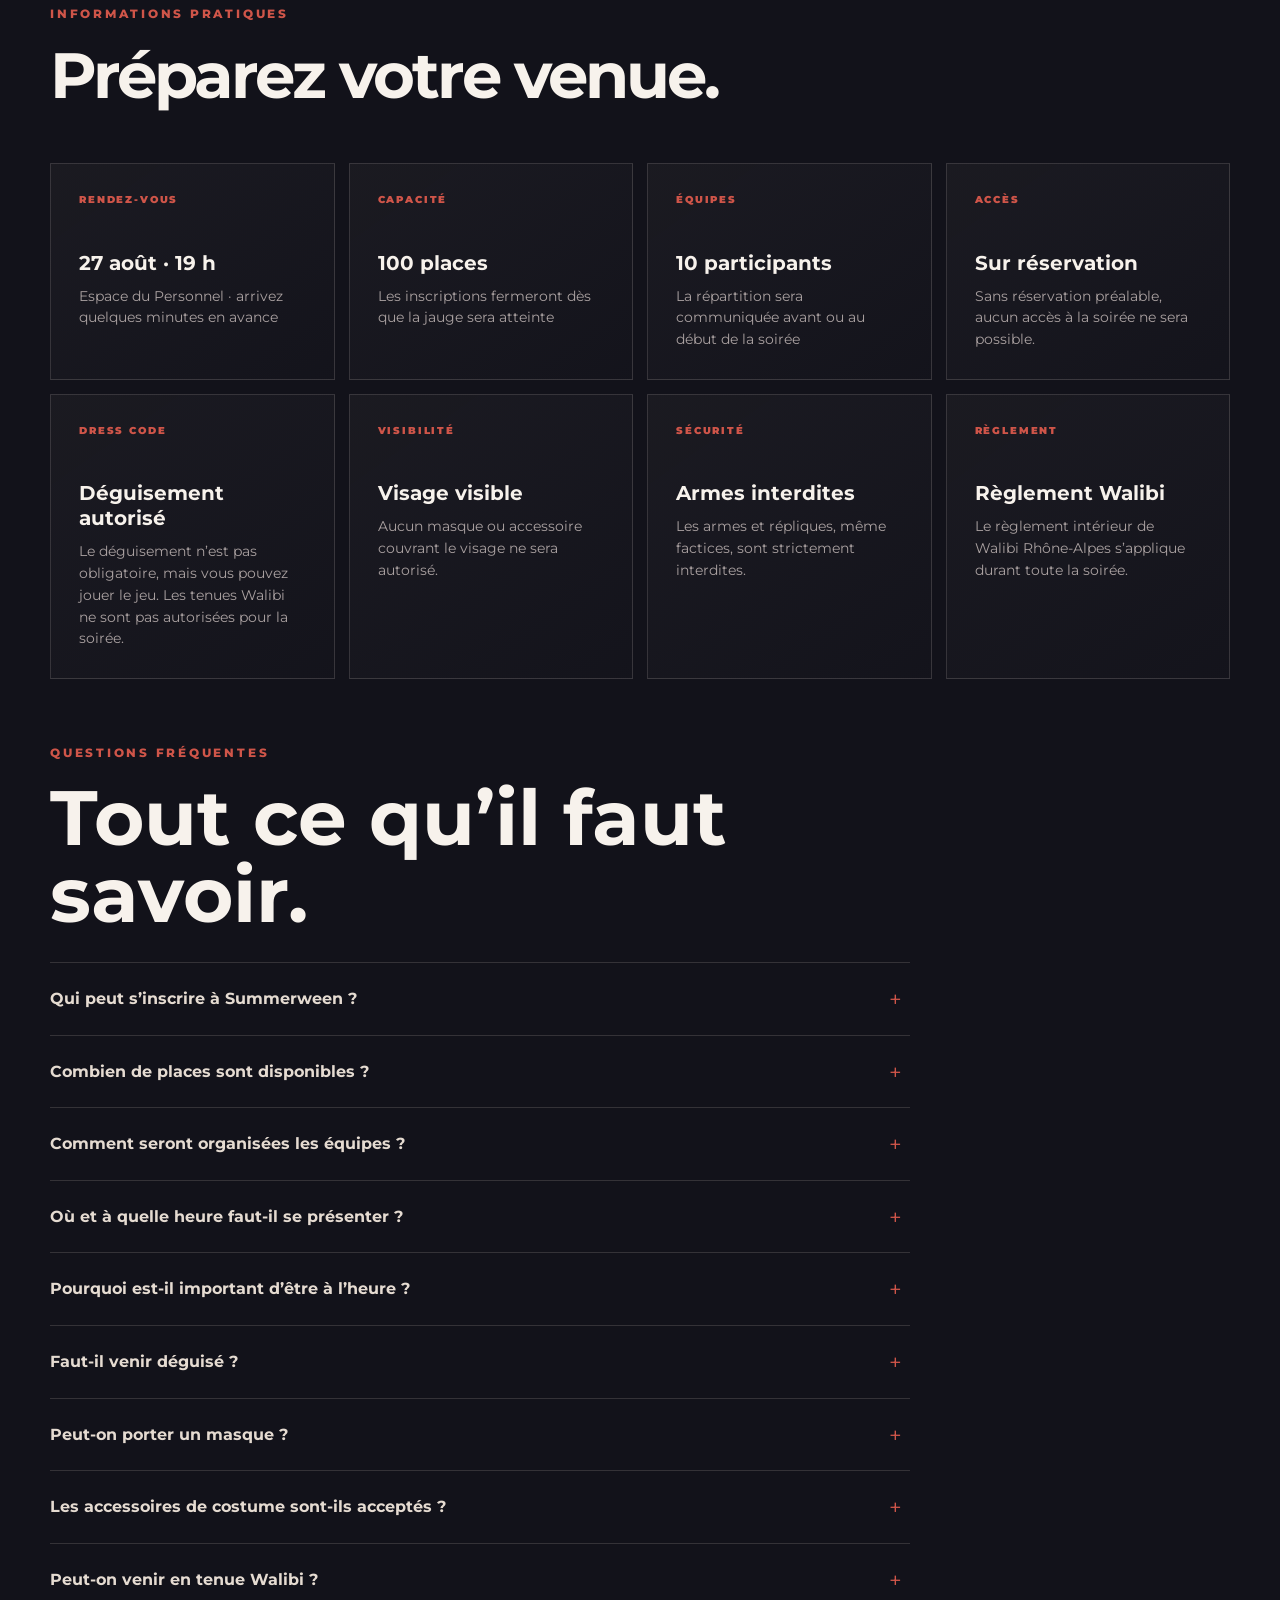
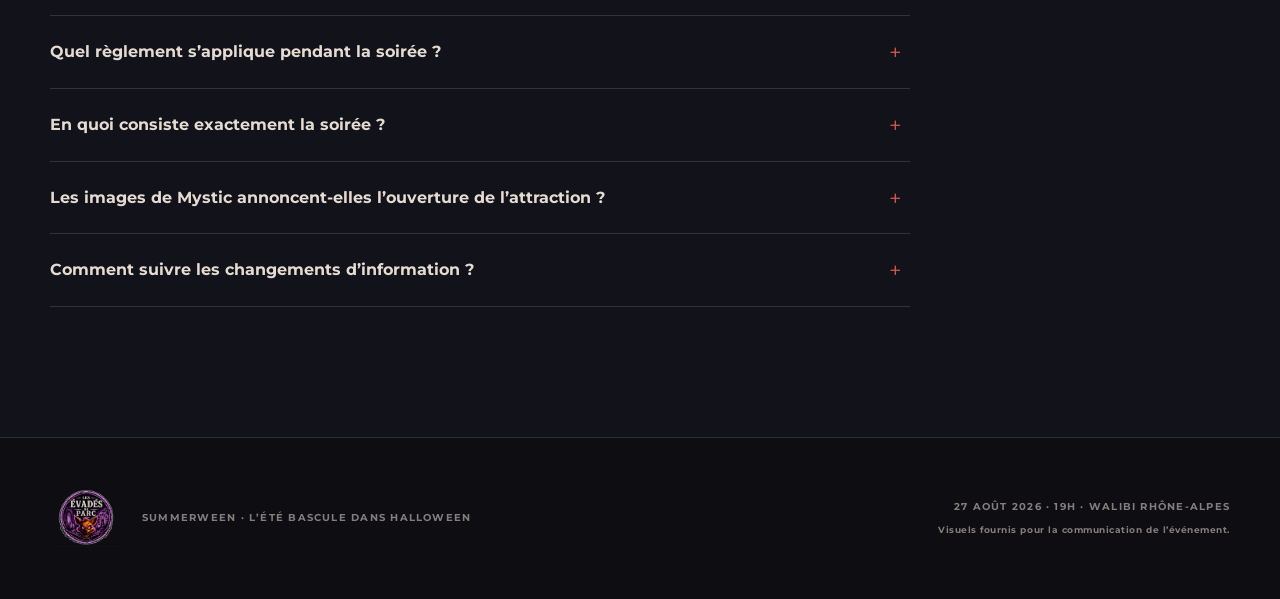
==== commit 2cba66aa: "Add files via upload" ====
--- a/index.html
+++ b/index.html
@@ -11,7 +11,7 @@
 <link href="https://fonts.googleapis.com" rel="preconnect"/>
 <link crossorigin="" href="https://fonts.gstatic.com" rel="preconnect"/>
 <link href="https://fonts.googleapis.com/css2?family=Montserrat:wght@400;500;600;700;800;900&amp;family=Nosifer&amp;display=swap" rel="stylesheet"/>
-<link href="styles.css?v=20260714-1" rel="stylesheet"/>
+<link href="styles.css?v=20260714-2" rel="stylesheet"/>
 </head>
 <body>
 <div aria-hidden="true" class="grain"></div>
@@ -99,12 +99,11 @@
 </div>
 <div class="video-shell reveal" data-delay="100">
 <video id="teaser-video" playsinline="" poster="assets/images/teaser-poster.webp" preload="metadata">
-<source src="assets/video/teaser.mp4" type="video/mp4"/>
+<source src="assets/video/teaser-summerween-final.mp4?v=20260714final" type="video/mp4"/>
             Votre navigateur ne prend pas en charge la vidéo.
           </video>
 <button aria-label="Lire le teaser" class="video-play" type="button">
 <span aria-hidden="true" class="play-icon"></span>
-<span class="video-play-label">Lire le message du<br/>Docteur Mystic</span>
 </button>
 <button aria-label="Mettre la vidéo en pause" aria-hidden="true" class="video-pause" tabindex="-1" type="button">
 <span aria-hidden="true"></span><span aria-hidden="true"></span>
@@ -183,7 +182,7 @@
 <div class="timeline-time">ENSUITE</div>
 <div class="timeline-dot"></div>
 <div class="timeline-copy">
-<p class="timeline-label">PROTOCOLE S-27</p>
+<p class="timeline-label">PROTOCOLE SUMMER-26</p>
 <h3>Les premières instructions seront révélées</h3>
 <p>Une fois les équipes réunies, le Docteur Mystic dévoilera la suite. Le reste doit demeurer confidentiel.</p>
 </div>
@@ -220,11 +219,11 @@
 <p class="eligibility-note"><strong>Condition obligatoire :</strong> être sous contrat chez Walibi Rhône-Alpes le 27 août 2026, jour de la soirée.</p>
 <p class="important-note"><strong>Important :</strong> sans réservation préalable, aucun accès à la soirée ne sera possible.</p></div>
 <div class="registration-actions reveal" data-delay="120">
-<button class="form-link form-link-main" data-form="participation" type="button">
+<a class="form-link form-link-main" href="https://docs.google.com/forms/d/e/1FAIpQLSd7Ikj9XvUnEEdOmTUzthQi1Zy2i_8y4E-hH4tubyUcQ2DSuQ/viewform?pli=1" target="_blank" rel="noopener noreferrer">
 <span>01</span>
 <strong>Je m’inscris ici</strong>
 <i aria-hidden="true">↗</i>
-</button>
+</a>
 
 
 <p class="registration-help">Les places étant limitées, merci de ne vous inscrire que si vous êtes certain de pouvoir être présent à 19 h.</p></div>
@@ -305,9 +304,9 @@
 </div>
 </div>
 </footer>
-<a class="mobile-cta" href="#inscription">Réserver ma place</a>
+<a class="mobile-cta" href="https://docs.google.com/forms/d/e/1FAIpQLSd7Ikj9XvUnEEdOmTUzthQi1Zy2i_8y4E-hH4tubyUcQ2DSuQ/viewform?pli=1" target="_blank" rel="noopener noreferrer">Je m’inscris ici</a>
 <div aria-live="polite" class="toast" role="status"></div>
 <script src="config.js"></script>
-<script src="script.js?v=20260714-1"></script>
+<script src="script.js?v=20260714-2"></script>
 </body>
 </html>
--- a/styles.css
+++ b/styles.css
@@ -2349,3 +2349,70 @@
 .teaser .play-icon {
   margin: 0 !important;
 }
+
+/* Correctif final — menu mobile, vidéo et bouton d’inscription */
+.video-play-label {
+  display: none !important;
+}
+
+.video-play {
+  width: clamp(68px, 18vw, 92px) !important;
+  height: clamp(68px, 18vw, 92px) !important;
+  border-radius: 999px !important;
+  display: grid !important;
+  place-items: center !important;
+  padding: 0 !important;
+  gap: 0 !important;
+}
+
+.video-shell.is-playing .video-play {
+  opacity: 0 !important;
+  visibility: hidden !important;
+  pointer-events: none !important;
+}
+
+.form-link-main,
+.form-link-main:visited {
+  text-decoration: none;
+  color: var(--beige);
+}
+
+@media (max-width: 860px) {
+  body.menu-open {
+    overflow: hidden !important;
+  }
+
+  .main-nav {
+    position: fixed !important;
+    inset: 0 !important;
+    width: 100vw !important;
+    height: 100dvh !important;
+    min-height: 100vh !important;
+    z-index: 9998 !important;
+    padding: calc(env(safe-area-inset-top) + 92px) 24px calc(env(safe-area-inset-bottom) + 32px) !important;
+    display: flex !important;
+    flex-direction: column !important;
+    align-items: center !important;
+    justify-content: center !important;
+    gap: clamp(22px, 5vh, 34px) !important;
+    overflow-y: auto !important;
+  }
+
+  .menu-toggle {
+    position: fixed !important;
+    top: calc(env(safe-area-inset-top) + 24px) !important;
+    right: 24px !important;
+    z-index: 10000 !important;
+  }
+
+  body.menu-open .mobile-cta {
+    display: none !important;
+  }
+
+  .hero h1 {
+    font-size: clamp(4.8rem, 22vw, 7.2rem) !important;
+    line-height: .78 !important;
+    max-width: 100% !important;
+    overflow-wrap: anywhere !important;
+  }
+}
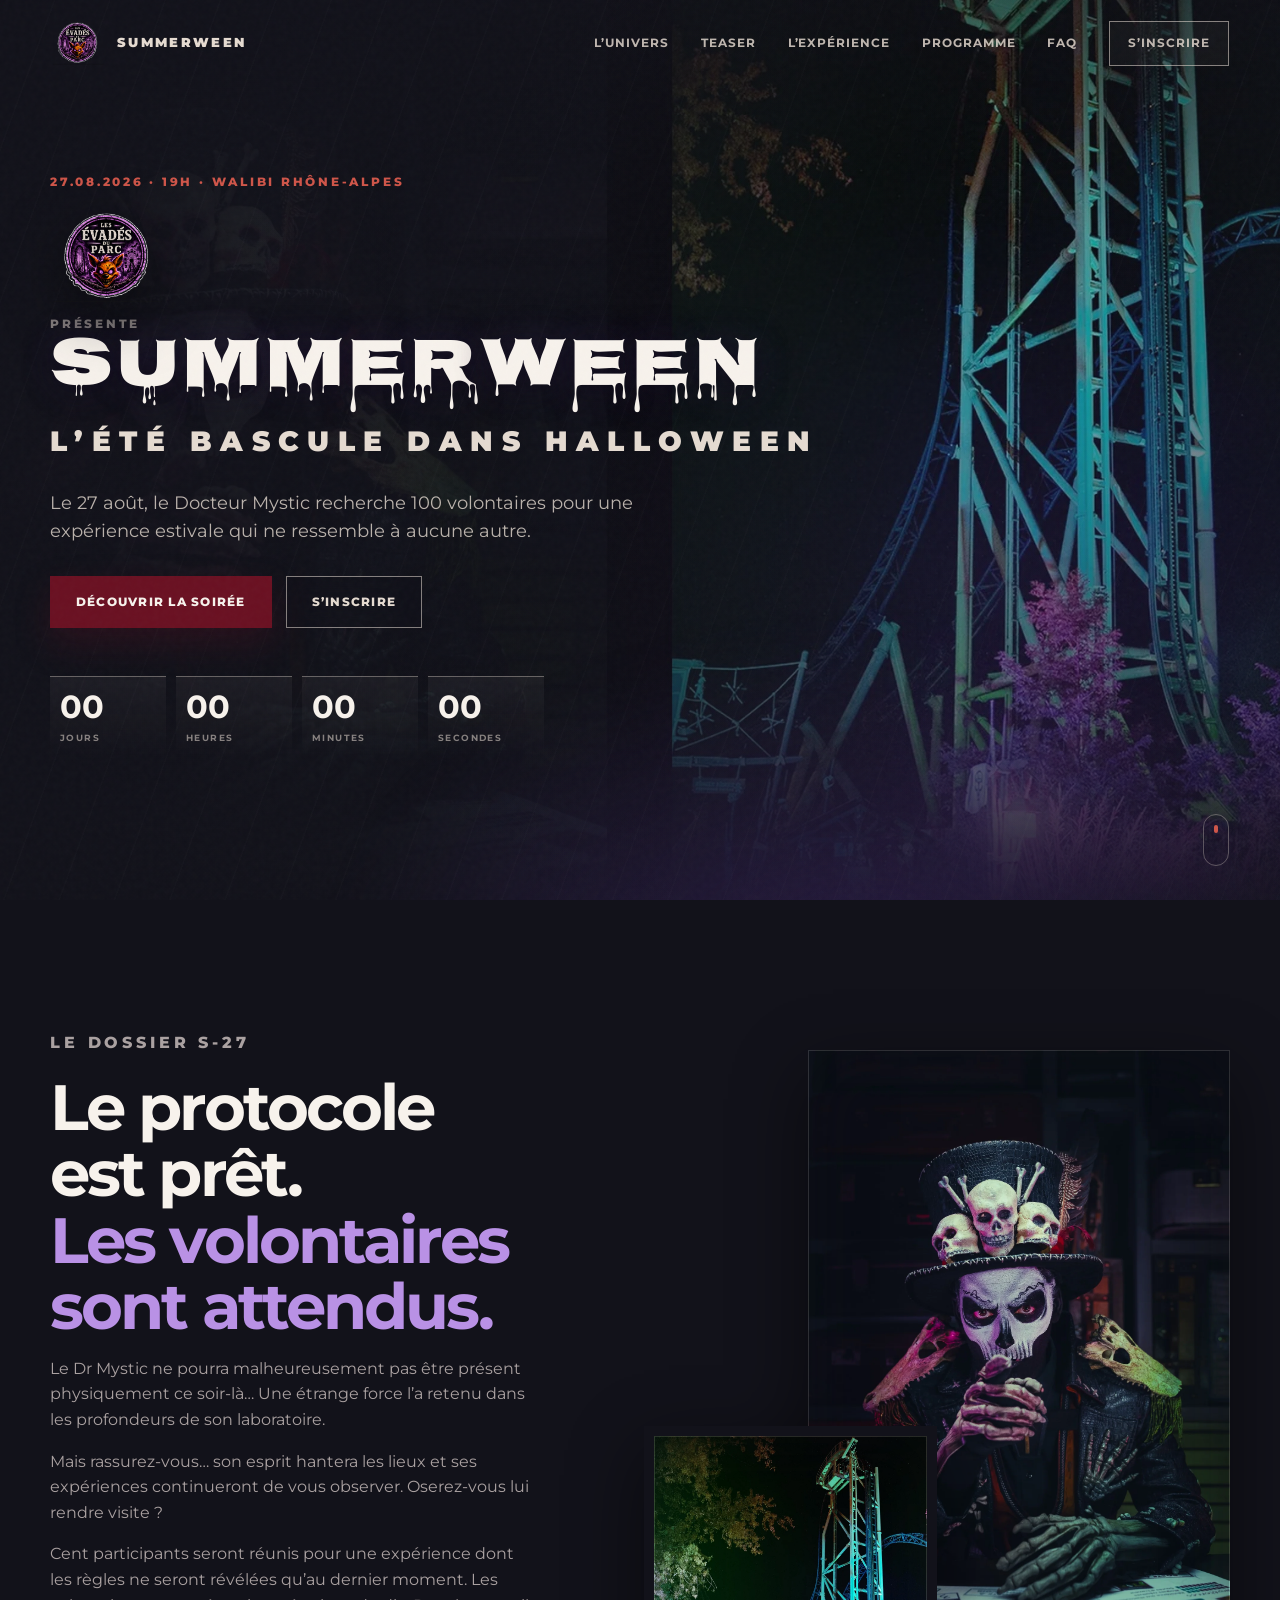
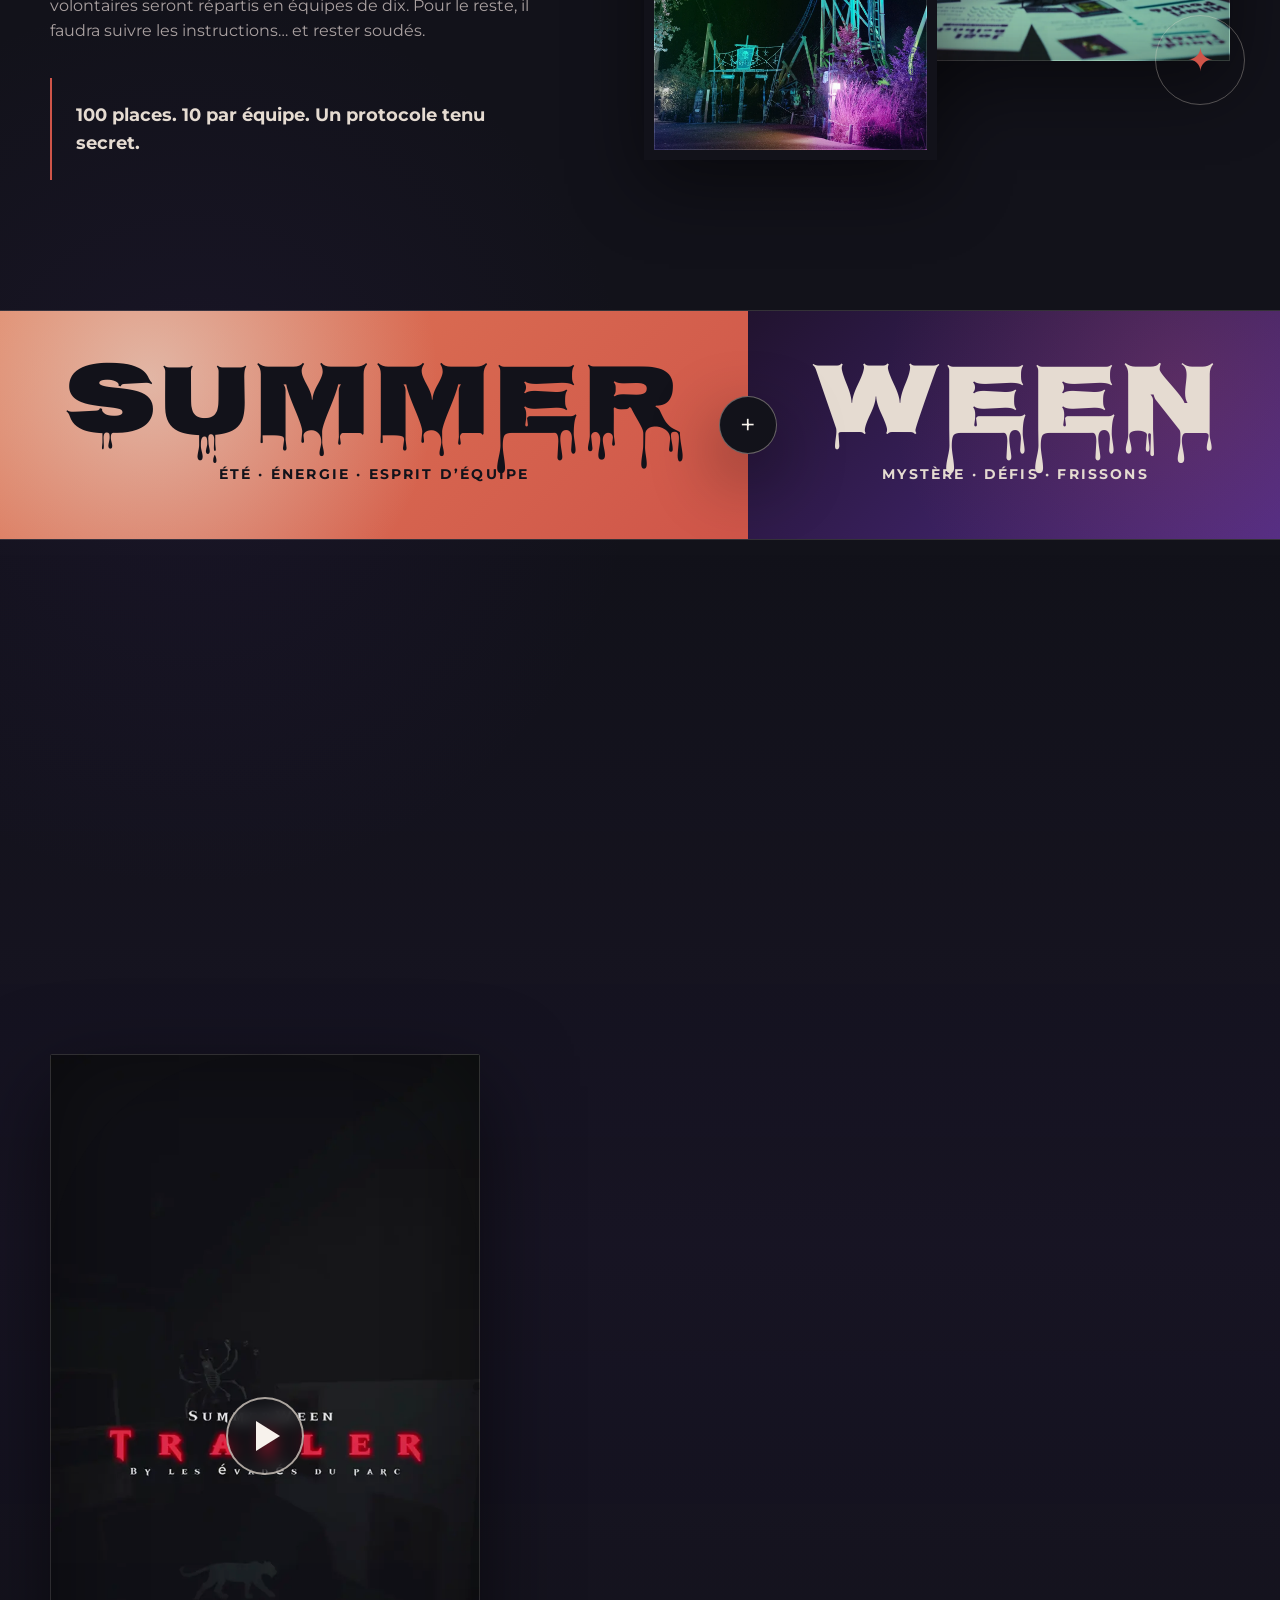
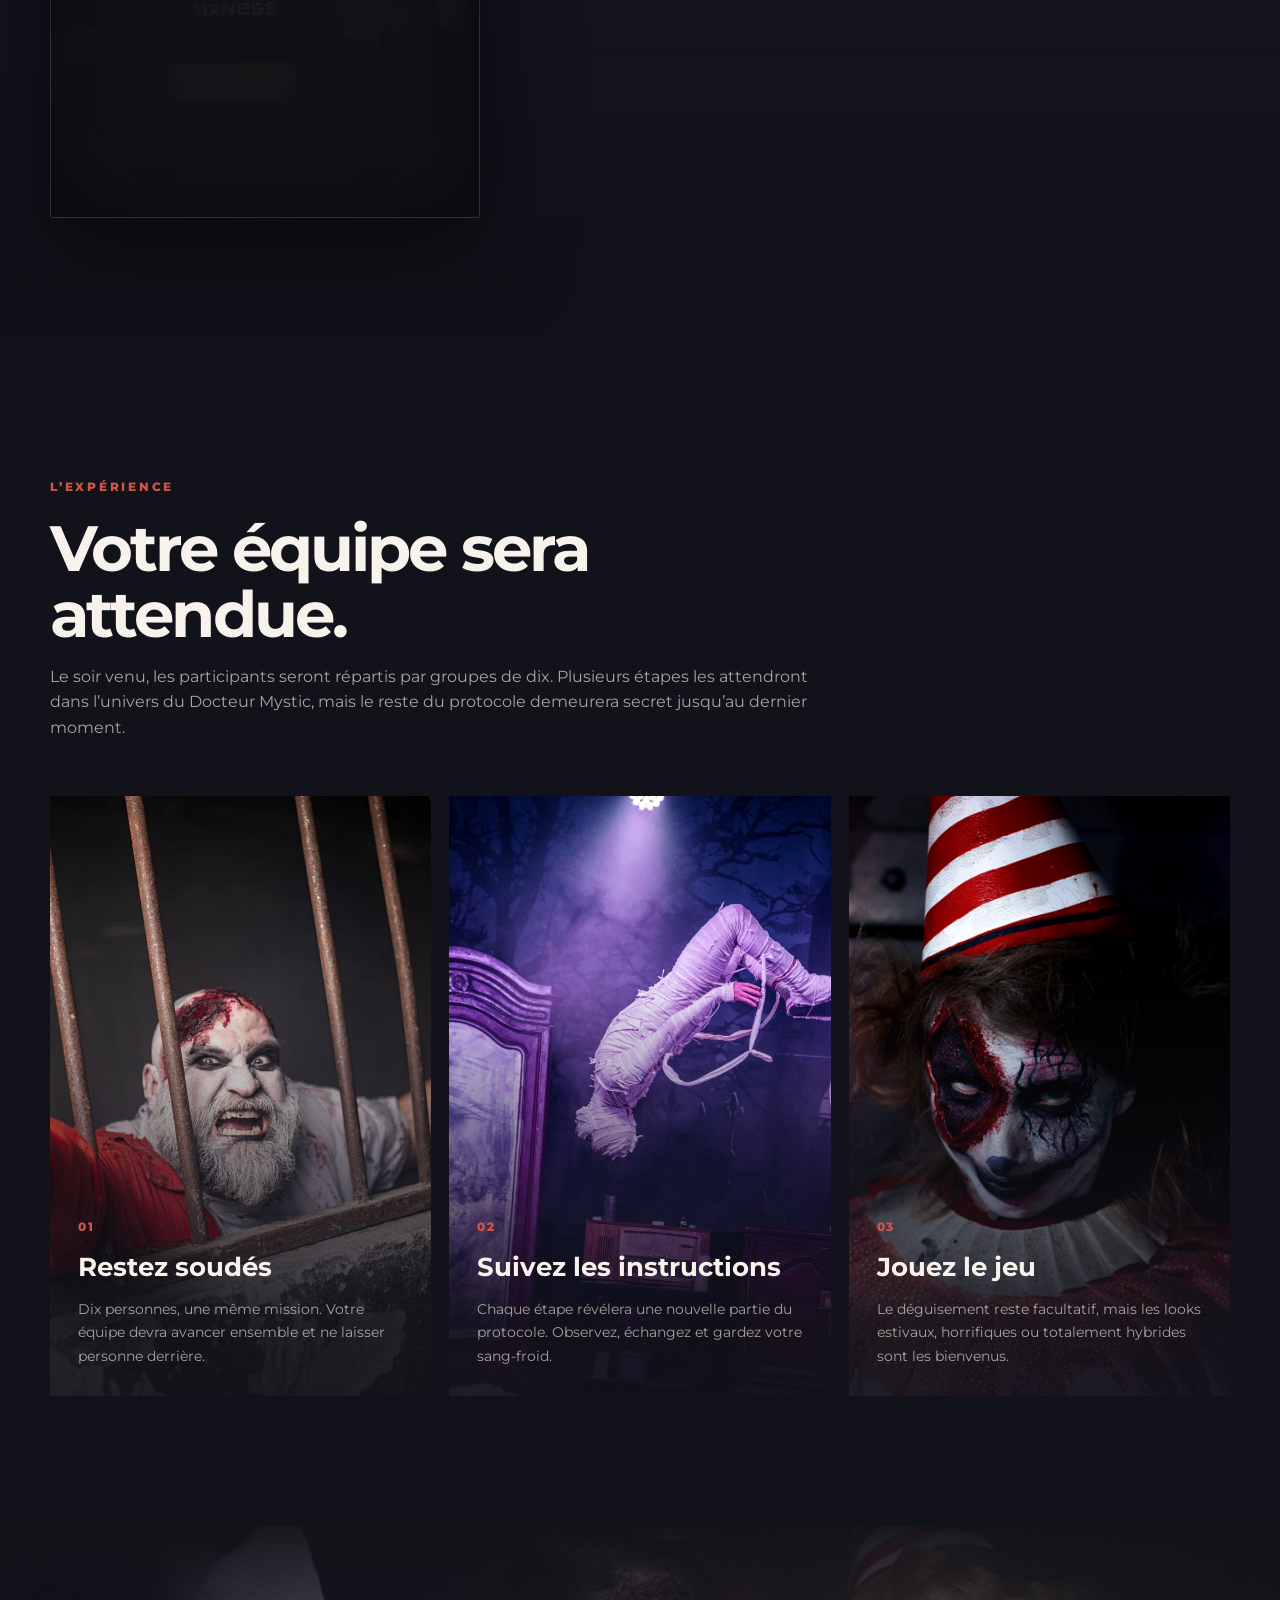
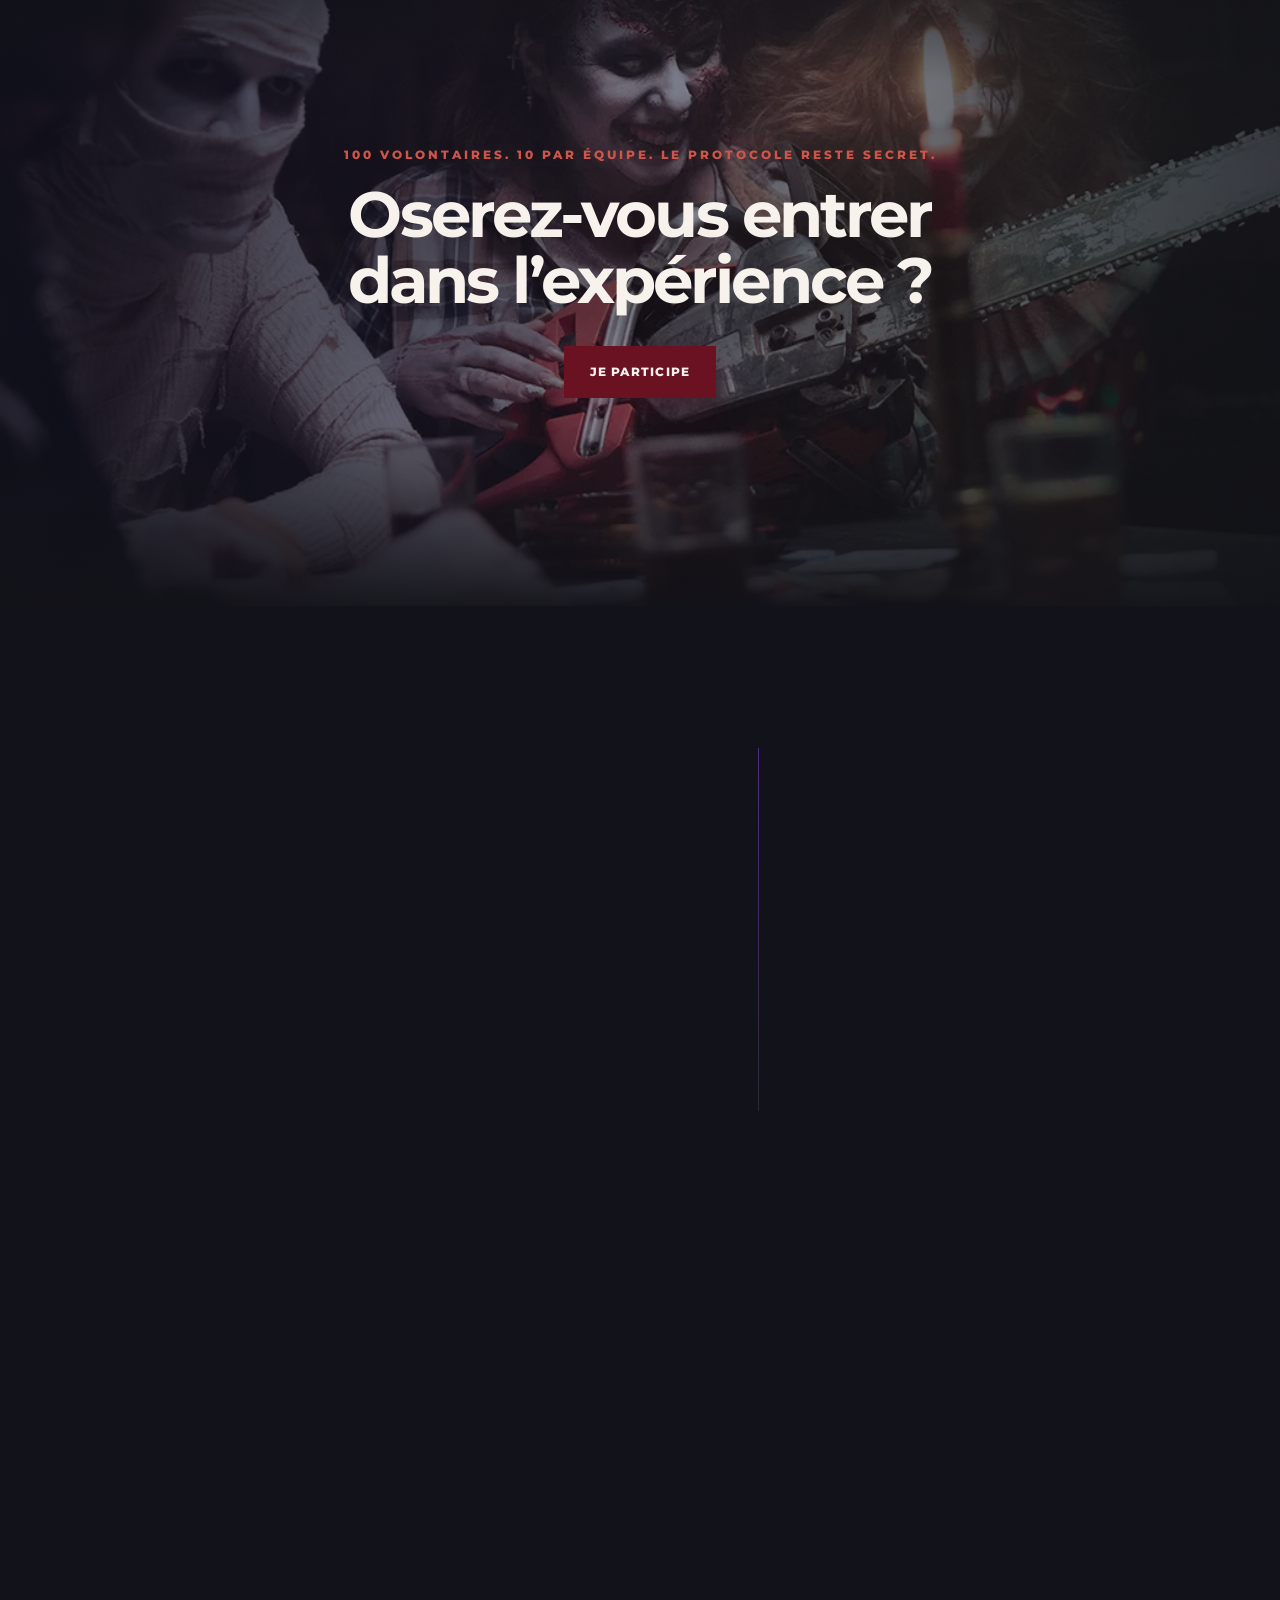
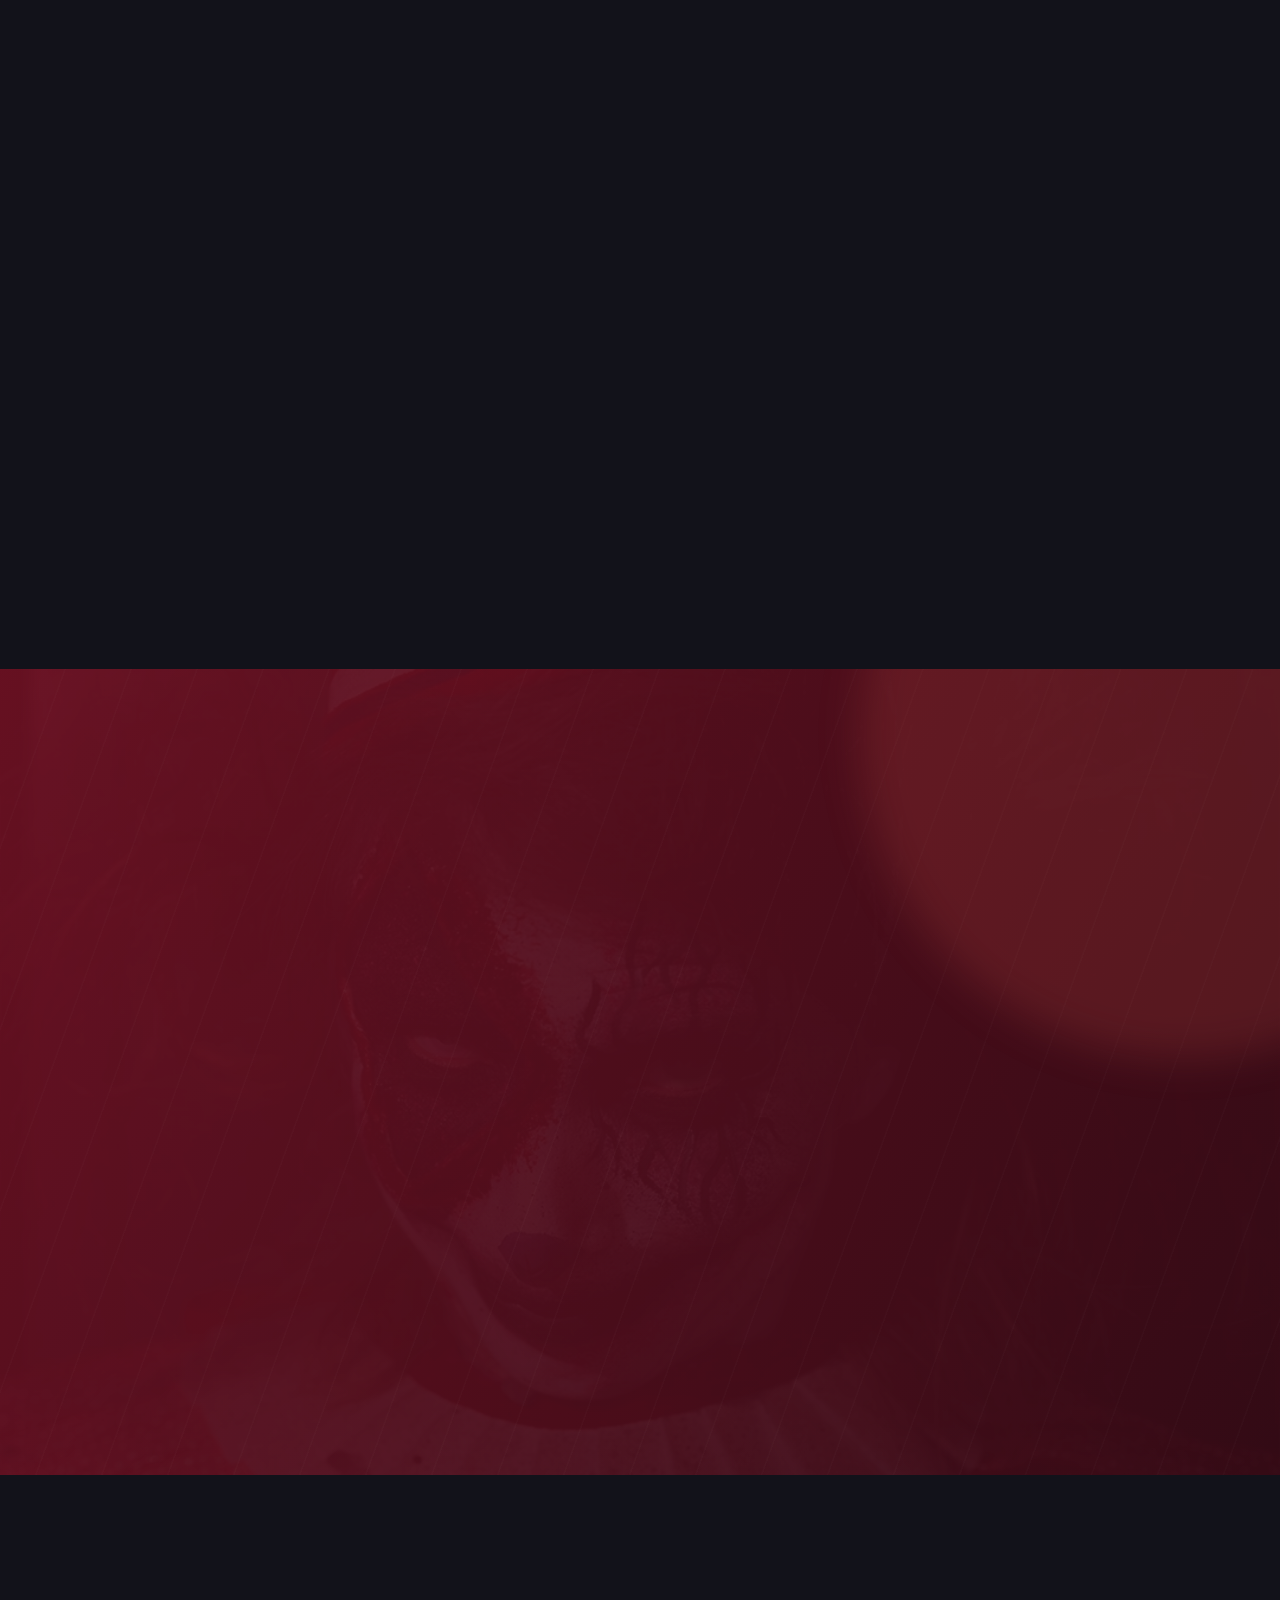
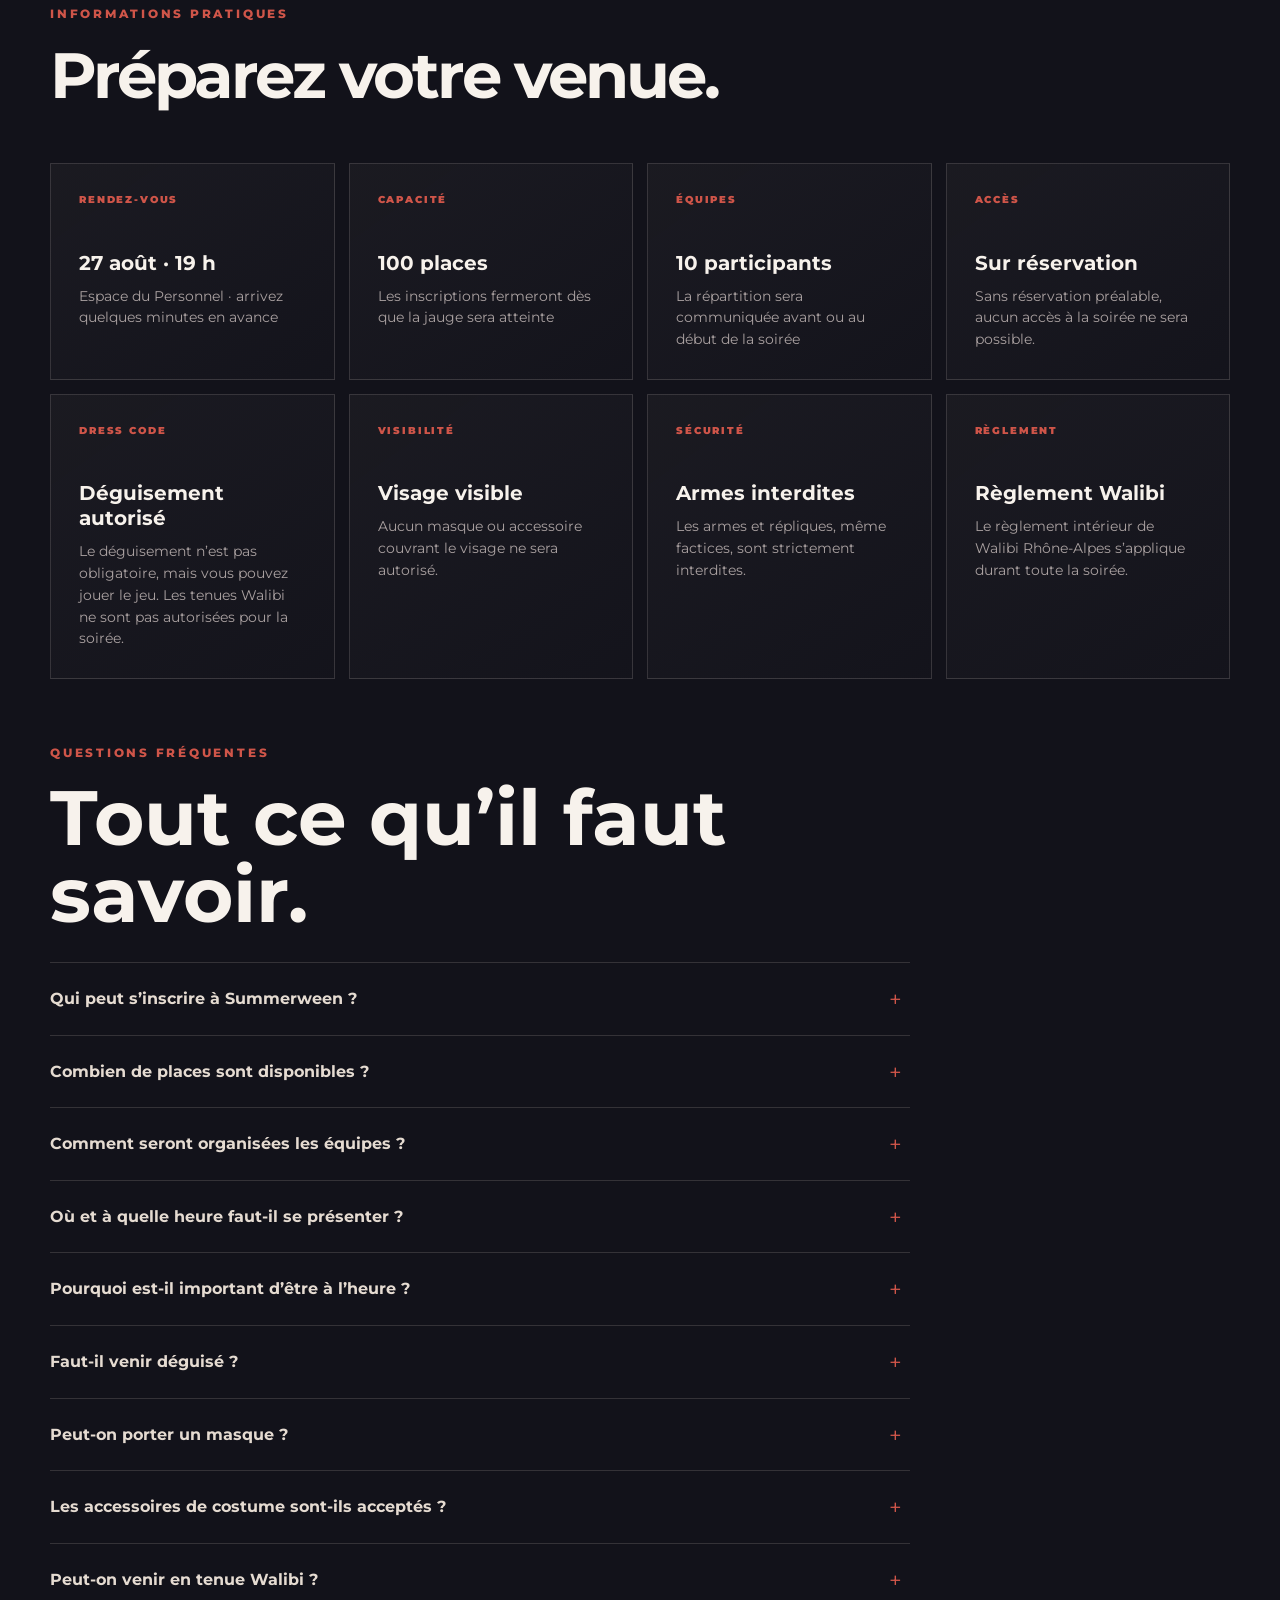
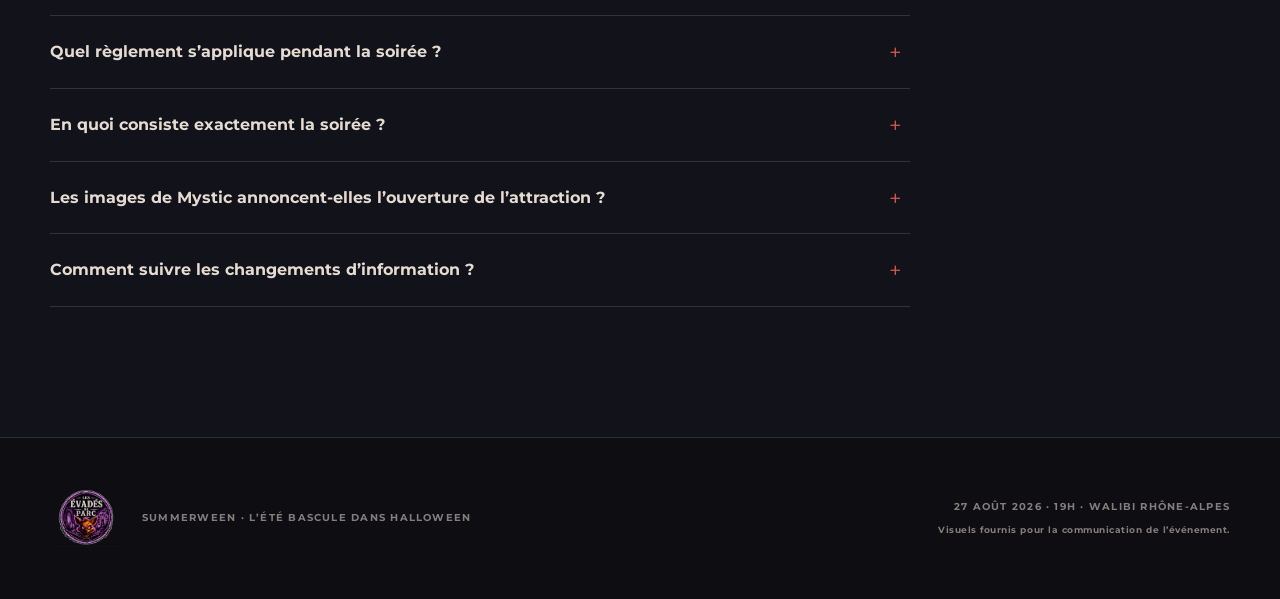
==== commit 9d73f798: "Add files via upload" ====
--- a/index.html
+++ b/index.html
@@ -61,7 +61,7 @@
 <section class="story section" id="histoire">
 <div class="container split-layout">
 <div class="story-copy reveal">
-<p class="section-kicker">LE DOSSIER SUMMER-26</p>
+<p class="section-kicker">LE DOSSIER S-27</p>
 <h2>Le protocole est prêt.<br/><em>Les volontaires sont attendus.</em></h2>
 <p>Le Dr Mystic ne pourra malheureusement pas être présent physiquement ce soir-là… Une étrange force l’a retenu dans les profondeurs de son laboratoire.</p>
 <p>Mais rassurez-vous… son esprit hantera les lieux et ses expériences continueront de vous observer. Oserez-vous lui rendre visite&nbsp;?</p>
@@ -95,7 +95,7 @@
 <div class="section-heading reveal">
 <p class="section-kicker">MESSAGE DU DOCTEUR MYSTIC</p>
 <h2>Cent places. Dix par équipe. Une seule expérience.</h2>
-<p>Le dossier SUMMER-26 vient d’être rouvert. Le protocole restera confidentiel jusqu’au lancement de la soirée. Le Dr Mystic ne sera peut-être pas là… mais ses expériences, elles, continueront de vous observer.</p>
+<p>Le dossier S-27 vient d’être rouvert. Le protocole restera confidentiel jusqu’au lancement de la soirée. Le Dr Mystic ne sera peut-être pas là… mais ses expériences, elles, continueront de vous observer.</p>
 </div>
 <div class="video-shell reveal" data-delay="100">
 <video id="teaser-video" playsinline="" poster="assets/images/teaser-poster.webp" preload="metadata">
@@ -106,10 +106,10 @@
 <span aria-hidden="true" class="play-icon"></span>
 </button>
 <button aria-label="Mettre la vidéo en pause" aria-hidden="true" class="video-pause" tabindex="-1" type="button">
-<span aria-hidden="true"></span><span aria-hidden="true"></span>
+<span class="pause-bar" aria-hidden="true"></span><span class="pause-bar" aria-hidden="true"></span>
 </button>
 <div class="video-caption">
-<span>DOSSIER CONFIDENTIEL · SUMMER-26</span>
+<span>DOSSIER CONFIDENTIEL · S-27</span>
 <span>00:21</span>
 </div>
 </div>
@@ -182,7 +182,7 @@
 <div class="timeline-time">ENSUITE</div>
 <div class="timeline-dot"></div>
 <div class="timeline-copy">
-<p class="timeline-label">PROTOCOLE SUMMER-26</p>
+<p class="timeline-label">PROTOCOLE S-27</p>
 <h3>Les premières instructions seront révélées</h3>
 <p>Une fois les équipes réunies, le Docteur Mystic dévoilera la suite. Le reste doit demeurer confidentiel.</p>
 </div>
@@ -304,7 +304,7 @@
 </div>
 </div>
 </footer>
-<a class="mobile-cta" href="https://docs.google.com/forms/d/e/1FAIpQLSd7Ikj9XvUnEEdOmTUzthQi1Zy2i_8y4E-hH4tubyUcQ2DSuQ/viewform?pli=1" target="_blank" rel="noopener noreferrer">Je m’inscris ici</a>
+<a class="mobile-cta" href="#inscription">Je m’inscris ici</a>
 <div aria-live="polite" class="toast" role="status"></div>
 <script src="config.js"></script>
 <script src="script.js?v=20260714-2"></script>
--- a/styles.css
+++ b/styles.css
@@ -2416,3 +2416,248 @@
     overflow-wrap: anywhere !important;
   }
 }
+
+/* --- Correctif responsive mobile final --- */
+@media (max-width: 700px) {
+  .hero::before {
+    background:
+      linear-gradient(180deg, rgba(18,18,26,.82) 0%, rgba(18,18,26,.78) 42%, rgba(18,18,26,.96) 100%),
+      radial-gradient(circle at 50% 28%, rgba(79,44,136,.18), transparent 50%),
+      url("assets/images/mystic_host.webp") center top / cover no-repeat !important;
+    opacity: 1 !important;
+    transform: none !important;
+  }
+
+  .hero::after {
+    background:
+      linear-gradient(180deg, rgba(18,18,26,0) 0%, rgba(18,18,26,.42) 48%, var(--black) 100%),
+      radial-gradient(circle at 50% 28%, rgba(106,17,34,.18), transparent 58%) !important;
+  }
+
+  .hero-backdrop {
+    background:
+      repeating-linear-gradient(110deg, transparent 0 42px, rgba(255,255,255,0.012) 43px 44px) !important;
+  }
+
+  .hero-content {
+    width: min(100% - 28px, 430px) !important;
+    padding-top: calc(112px + env(safe-area-inset-top)) !important;
+  }
+
+  .hero h1 {
+    display: flex !important;
+    flex-direction: column !important;
+    align-items: flex-start !important;
+    gap: .04em !important;
+    width: 100% !important;
+    max-width: 100% !important;
+    font-size: clamp(3.2rem, 18vw, 4.8rem) !important;
+    line-height: .82 !important;
+    letter-spacing: 0 !important;
+    overflow-wrap: normal !important;
+    word-break: normal !important;
+    white-space: normal !important;
+  }
+
+  .hero-title-line {
+    display: block !important;
+    width: auto !important;
+    max-width: 100% !important;
+    white-space: nowrap !important;
+  }
+
+  .hero-title-line + .hero-title-line {
+    margin-top: .02em !important;
+  }
+
+  .hero-subtitle {
+    max-width: 330px !important;
+    font-size: clamp(.72rem, 3vw, .88rem) !important;
+    letter-spacing: .12em !important;
+  }
+}
+
+@media (max-width: 390px) {
+  .hero h1 {
+    font-size: clamp(2.85rem, 17vw, 3.85rem) !important;
+  }
+}
+
+/* --- Correctif final centrage boutons vidéo --- */
+.video-play {
+  padding: 0 !important;
+  display: grid !important;
+  place-items: center !important;
+  place-content: center !important;
+}
+
+.video-play .play-icon {
+  display: grid !important;
+  place-items: center !important;
+  margin: 0 !important;
+}
+
+.play-icon::before {
+  position: static !important;
+  display: block !important;
+  transform: translateX(3px) !important;
+  border-left: 22px solid var(--white) !important;
+  border-top: 14px solid transparent !important;
+  border-bottom: 14px solid transparent !important;
+}
+
+.video-pause {
+  display: none;
+  grid-template-columns: none !important;
+  gap: 0 !important;
+  place-items: center !important;
+  place-content: center !important;
+}
+
+.video-pause span {
+  display: none !important;
+}
+
+.video-pause::before,
+.video-pause::after {
+  content: "";
+  display: block;
+  width: 4px;
+  height: 17px;
+  border-radius: 2px;
+  background: currentColor;
+}
+
+.video-pause::before {
+  transform: translateX(-3px);
+}
+
+.video-pause::after {
+  transform: translateX(3px);
+}
+
+.video-shell.is-playing .video-pause {
+  display: grid !important;
+}
+
+
+/* --- Correctif final : centrage réel du lecteur vidéo --- */
+.video-shell {
+  position: relative !important;
+}
+
+.video-shell .video-play {
+  position: absolute !important;
+  inset: 0 !important;
+  width: 100% !important;
+  height: 100% !important;
+  display: flex !important;
+  align-items: center !important;
+  justify-content: center !important;
+  padding: 0 !important;
+  margin: 0 !important;
+  background: rgba(18, 18, 26, 0.08) !important;
+  border: 0 !important;
+  z-index: 6 !important;
+}
+
+.video-shell.is-playing .video-play {
+  display: none !important;
+  opacity: 0 !important;
+  pointer-events: none !important;
+}
+
+.video-shell .play-icon {
+  position: relative !important;
+  width: 78px !important;
+  height: 78px !important;
+  min-width: 78px !important;
+  min-height: 78px !important;
+  display: flex !important;
+  align-items: center !important;
+  justify-content: center !important;
+  margin: 0 !important;
+  padding: 0 !important;
+  border-radius: 50% !important;
+  border: 2px solid rgba(229, 219, 209, 0.72) !important;
+  background: rgba(18, 18, 26, 0.34) !important;
+}
+
+.video-shell .play-icon::before {
+  content: "" !important;
+  position: static !important;
+  display: block !important;
+  width: 0 !important;
+  height: 0 !important;
+  margin-left: 6px !important;
+  transform: none !important;
+  border-left: 24px solid var(--white) !important;
+  border-top: 15px solid transparent !important;
+  border-bottom: 15px solid transparent !important;
+}
+
+.video-play-label,
+.video-caption {
+  display: none !important;
+}
+
+.video-pause {
+  position: absolute !important;
+  right: 16px !important;
+  bottom: 16px !important;
+  z-index: 7 !important;
+  width: 48px !important;
+  height: 48px !important;
+  padding: 0 !important;
+  margin: 0 !important;
+  border: 1px solid rgba(229, 219, 209, 0.65) !important;
+  border-radius: 50% !important;
+  background: rgba(18, 18, 26, 0.62) !important;
+  color: var(--white) !important;
+  display: none !important;
+  align-items: center !important;
+  justify-content: center !important;
+  gap: 7px !important;
+  grid-template-columns: none !important;
+}
+
+.video-pause span,
+.video-pause::before,
+.video-pause::after {
+  display: none !important;
+  content: none !important;
+}
+
+.video-pause .pause-bar {
+  display: block !important;
+  width: 4px !important;
+  height: 18px !important;
+  border-radius: 2px !important;
+  background: currentColor !important;
+}
+
+.video-shell.is-playing .video-pause {
+  display: flex !important;
+}
+
+@media (max-width: 620px) {
+  .video-shell .play-icon {
+    width: 72px !important;
+    height: 72px !important;
+    min-width: 72px !important;
+    min-height: 72px !important;
+  }
+
+  .video-shell .play-icon::before {
+    border-left-width: 22px !important;
+    border-top-width: 14px !important;
+    border-bottom-width: 14px !important;
+  }
+
+  .video-pause {
+    right: 12px !important;
+    bottom: 12px !important;
+    width: 46px !important;
+    height: 46px !important;
+  }
+}
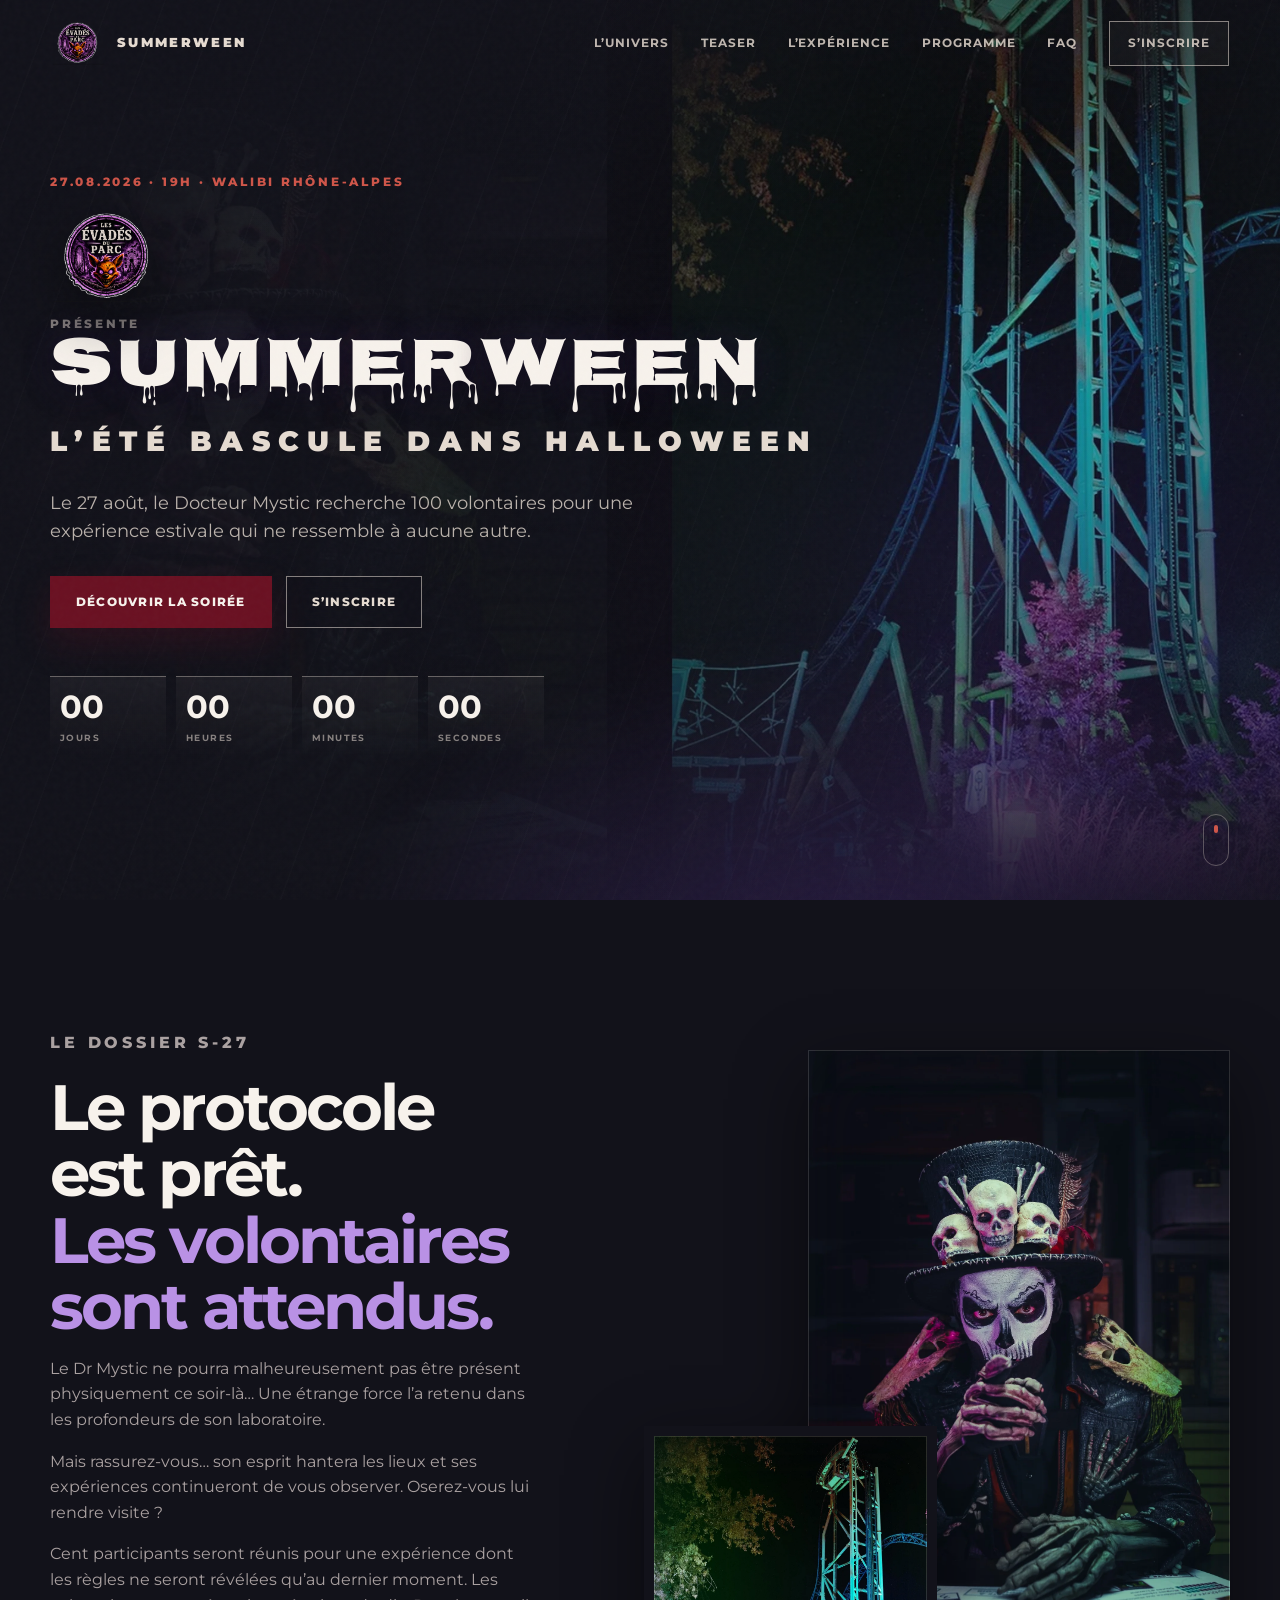
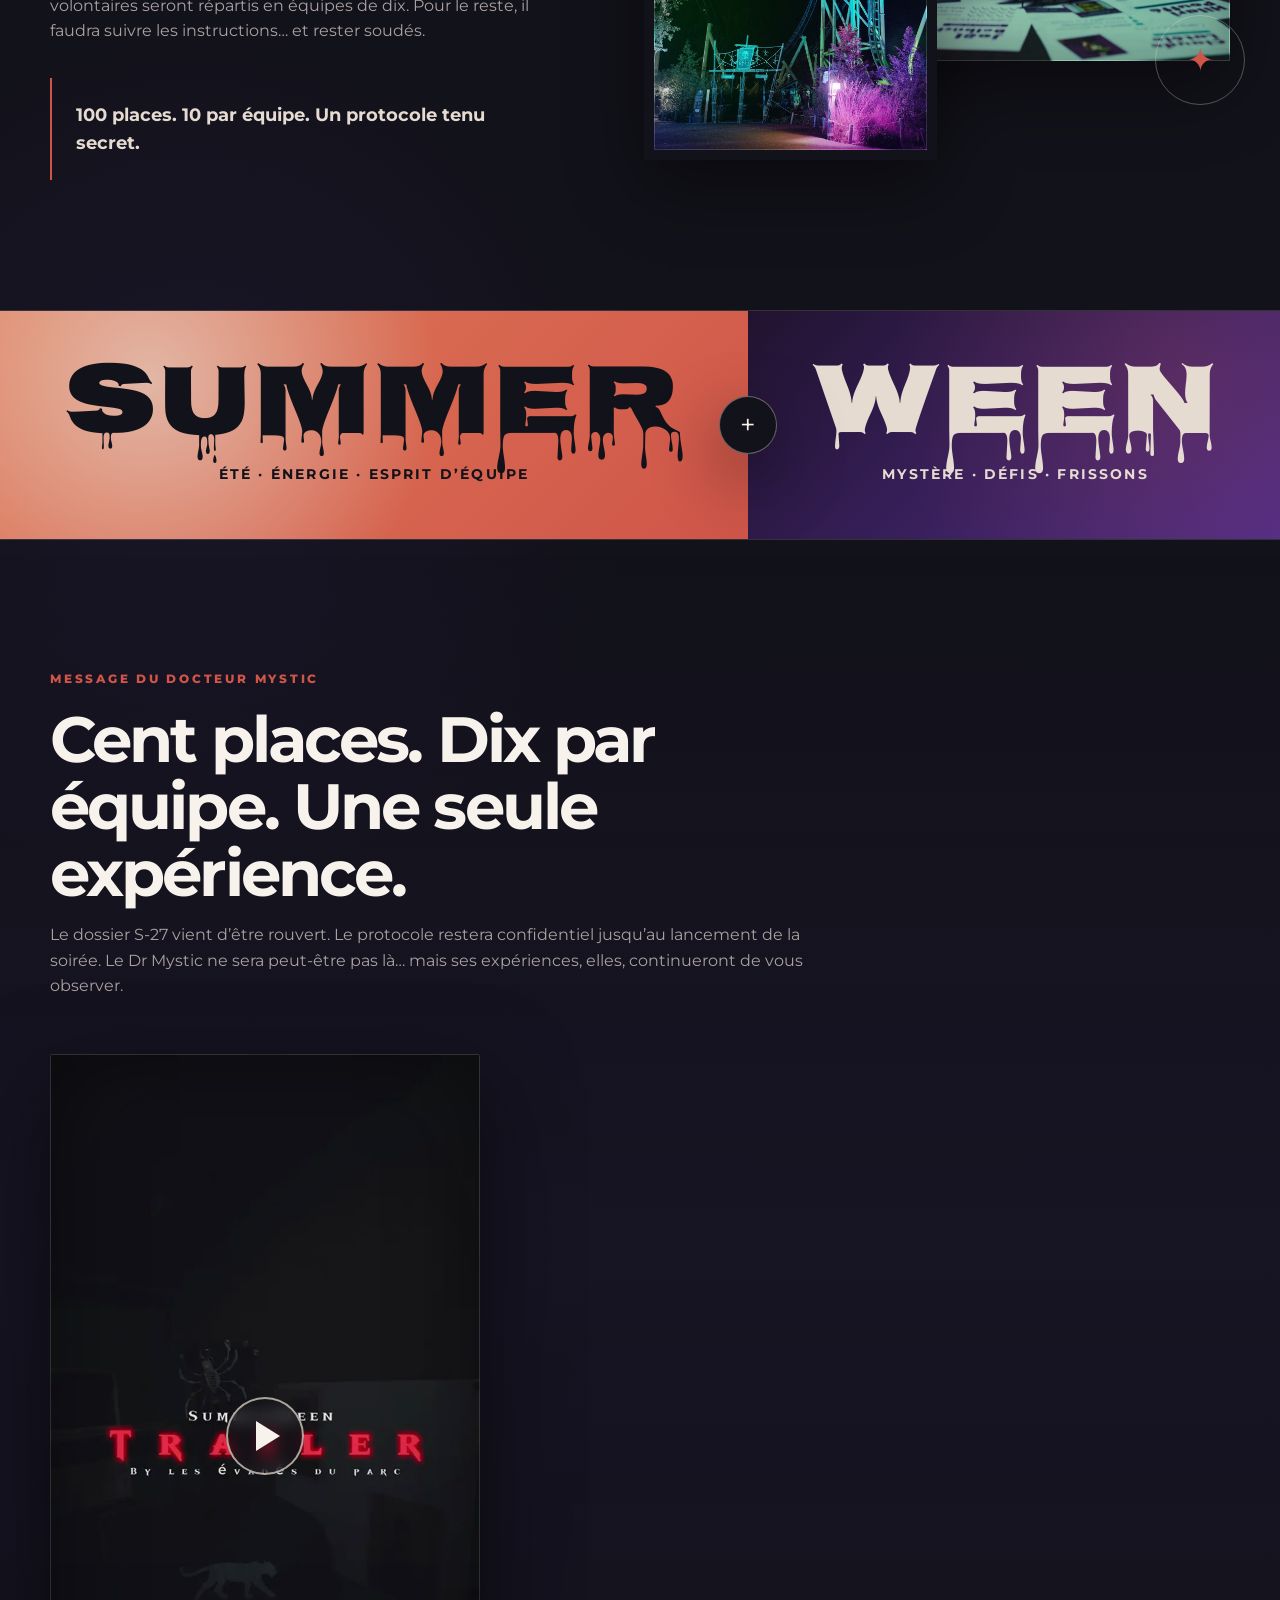
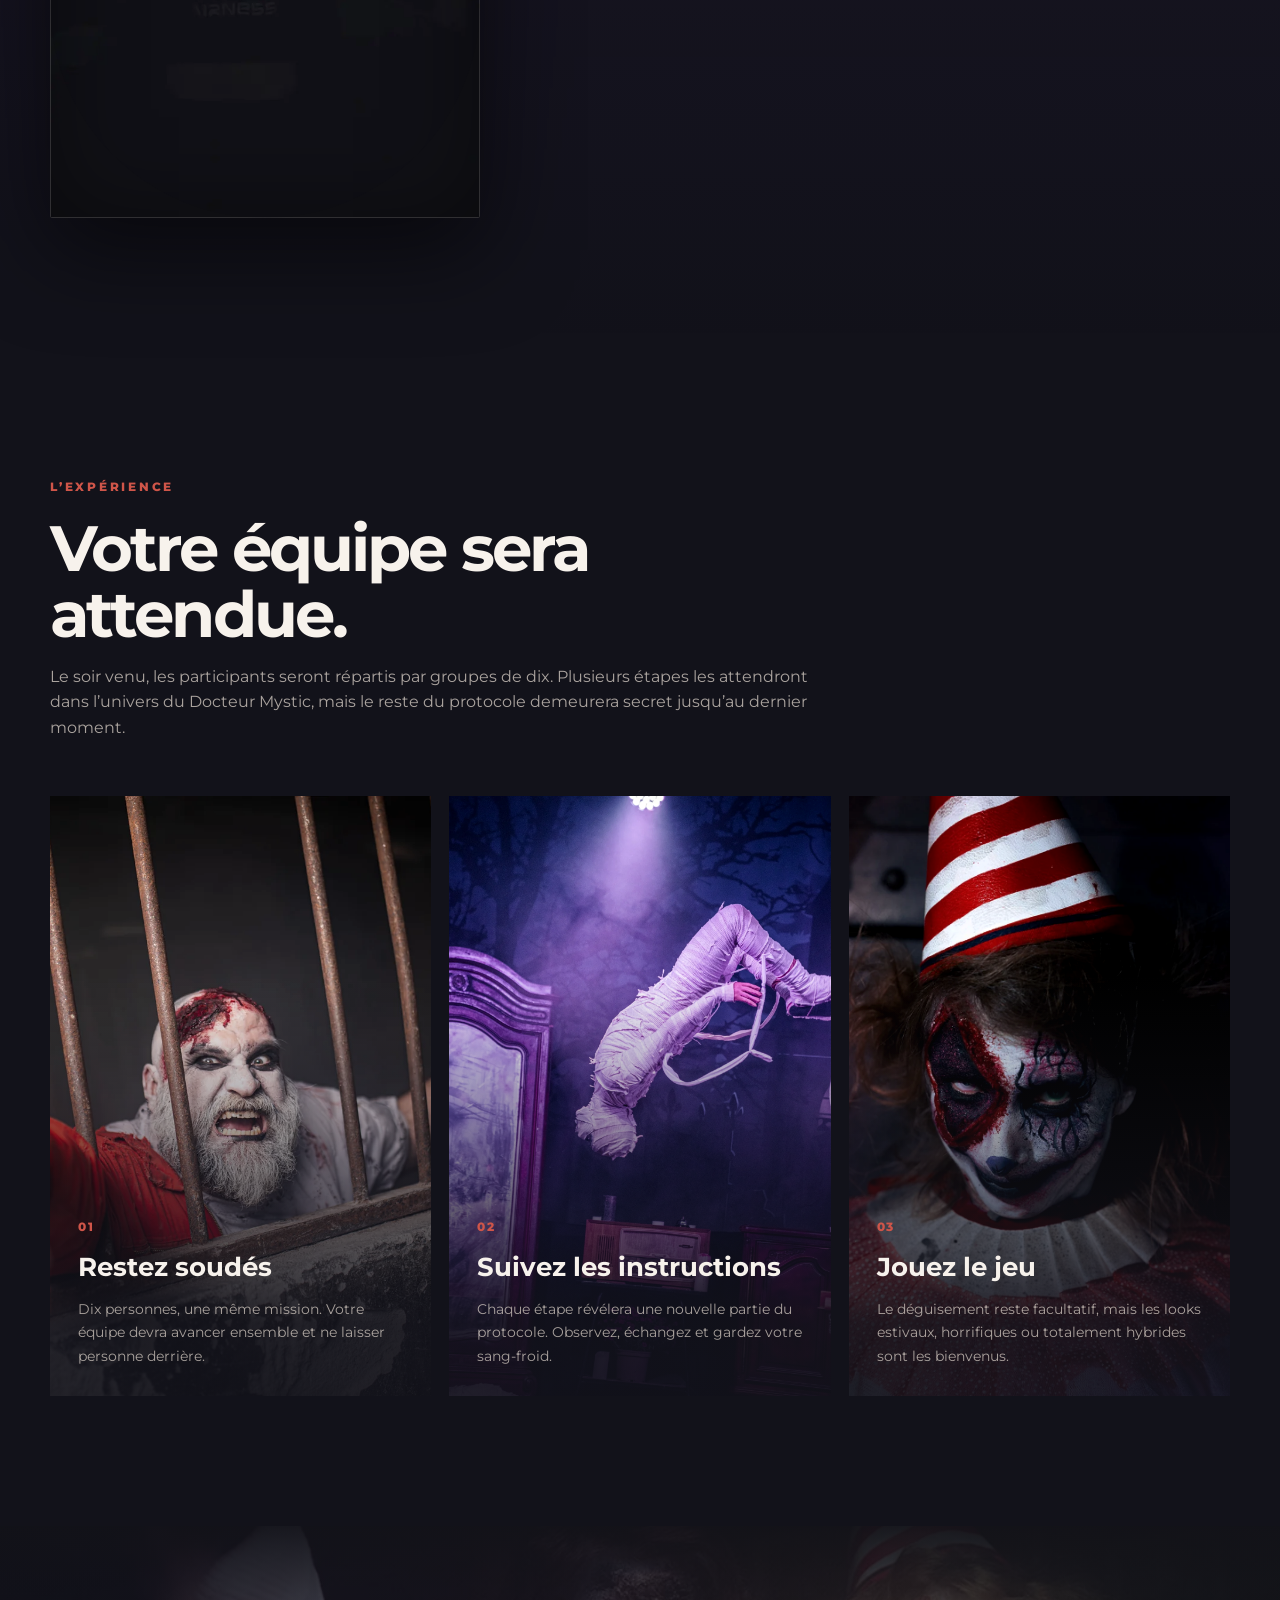
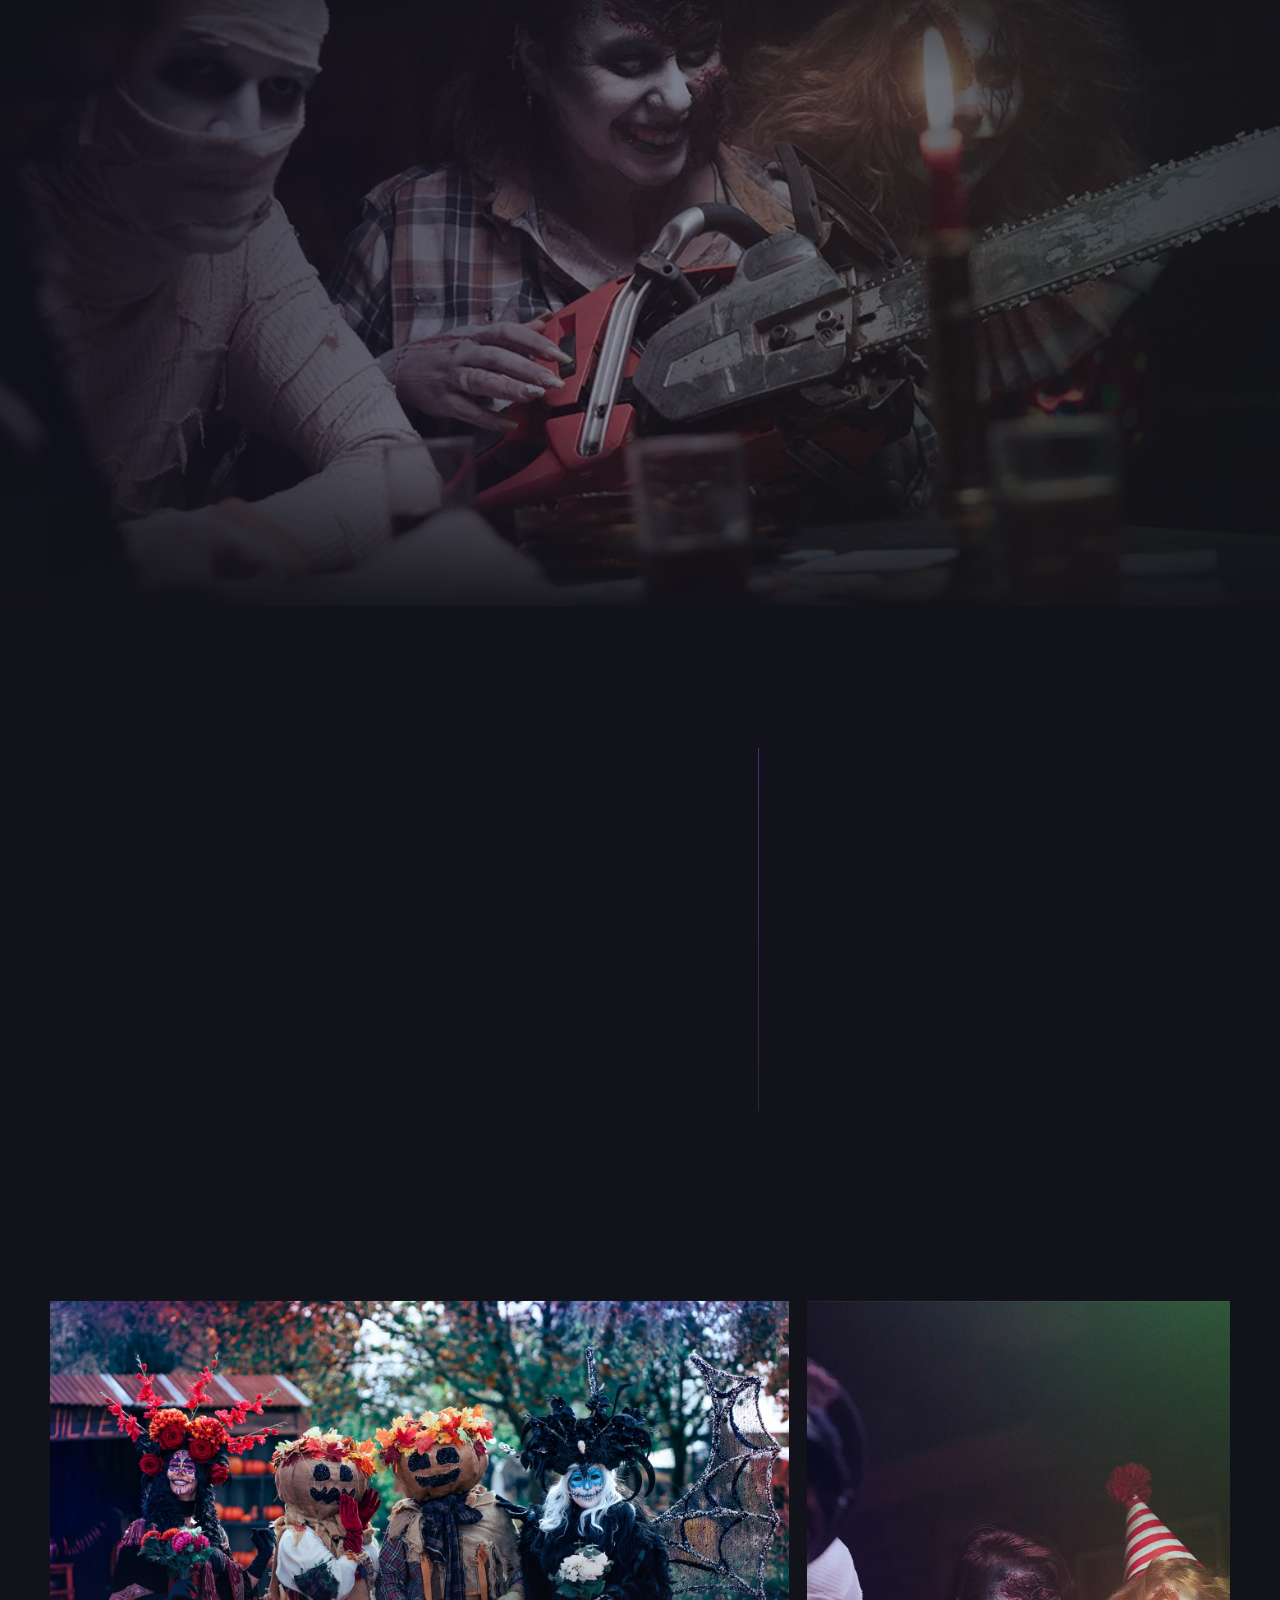
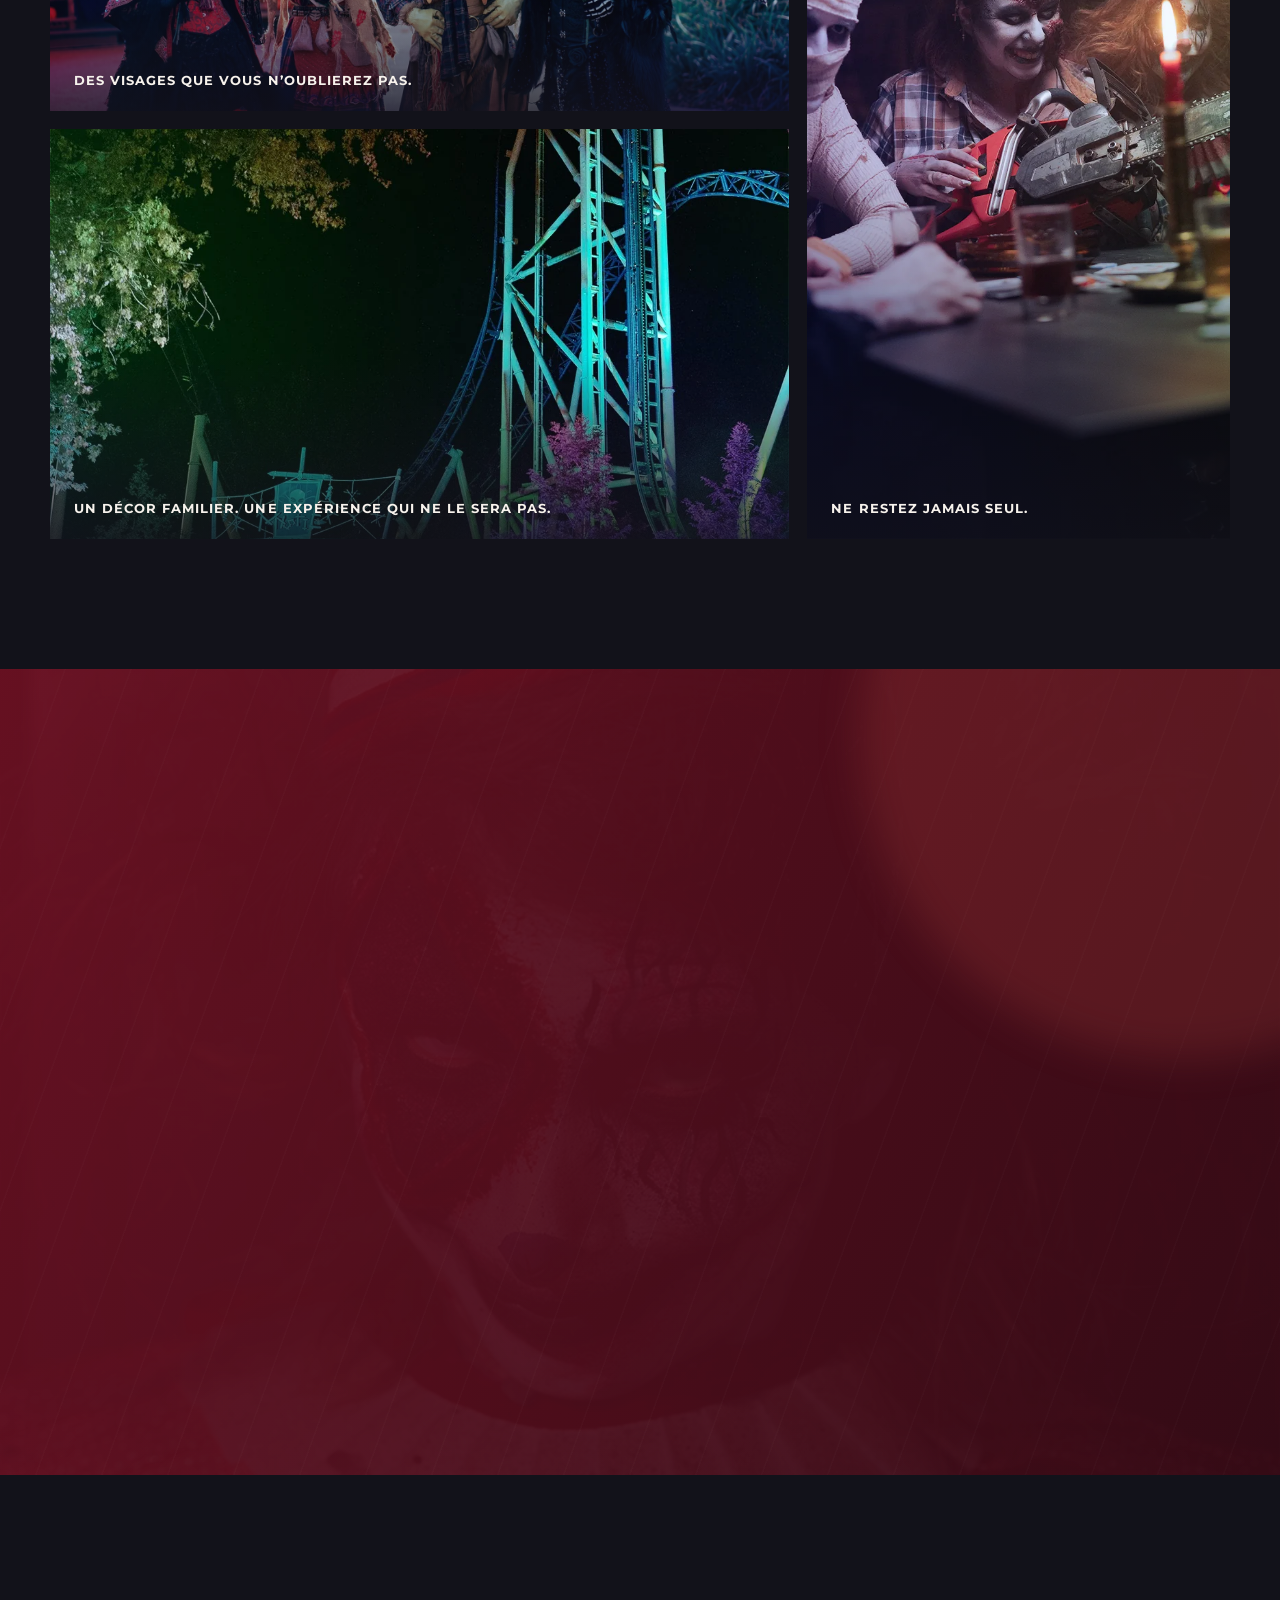
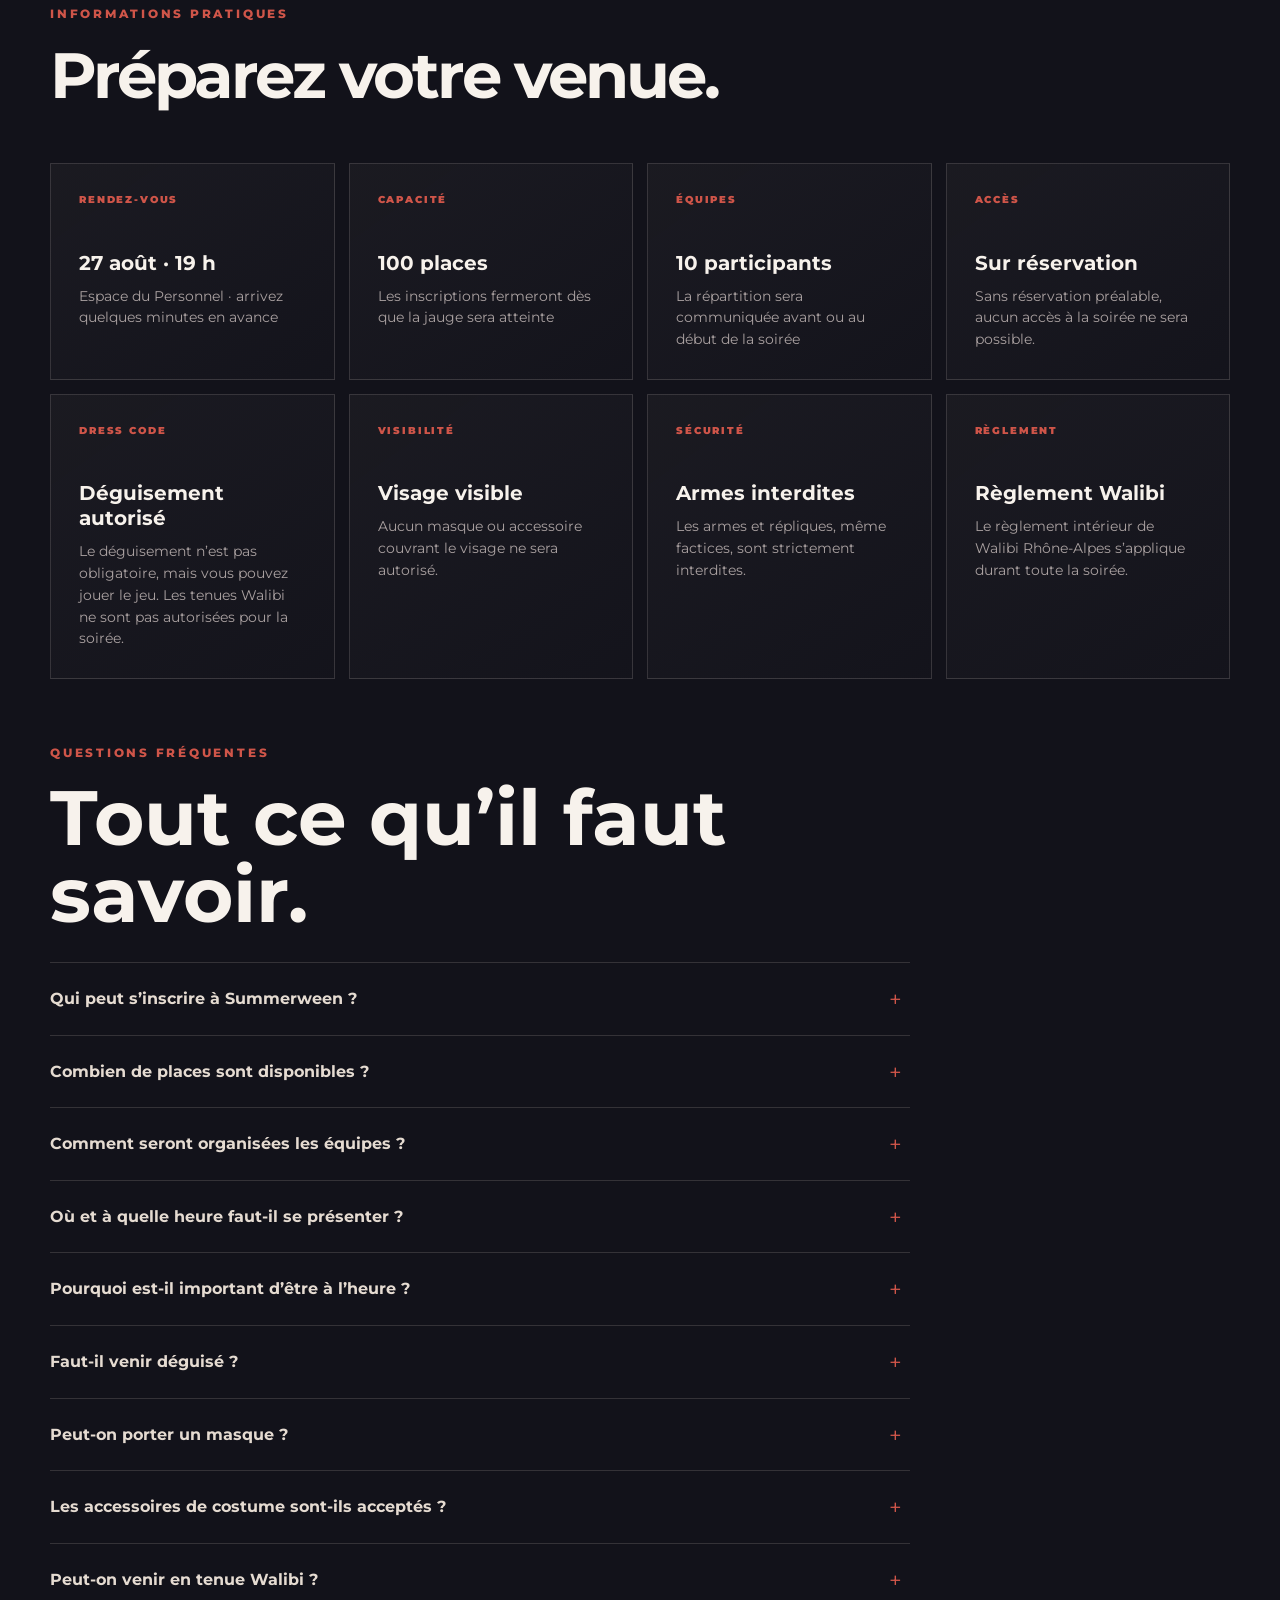
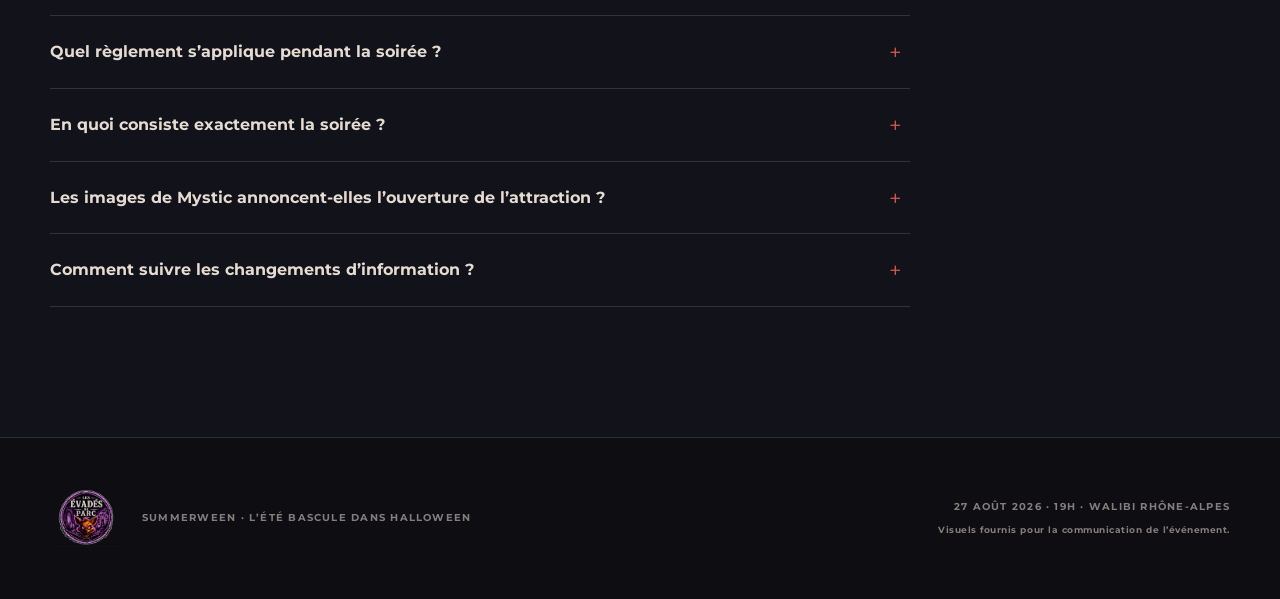
==== commit 5dffe282: "Add files via upload" ====
--- a/index.html
+++ b/index.html
@@ -11,7 +11,7 @@
 <link href="https://fonts.googleapis.com" rel="preconnect"/>
 <link crossorigin="" href="https://fonts.gstatic.com" rel="preconnect"/>
 <link href="https://fonts.googleapis.com/css2?family=Montserrat:wght@400;500;600;700;800;900&amp;family=Nosifer&amp;display=swap" rel="stylesheet"/>
-<link href="styles.css?v=20260714-2" rel="stylesheet"/>
+<link href="styles.css?v=20260714-3" rel="stylesheet"/>
 </head>
 <body>
 <div aria-hidden="true" class="grain"></div>
--- a/styles.css
+++ b/styles.css
@@ -2661,3 +2661,49 @@
     height: 46px !important;
   }
 }
+
+/* Dernier correctif mobile : éviter le double bouton d'inscription dans l'accueil */
+@media (max-width: 860px) {
+  .hero-actions .button-ghost[href="#inscription"] {
+    display: none !important;
+  }
+}
+
+/* Correctif final demandé : titre mobile sur 2 lignes + suppression du double bouton */
+@media (max-width: 700px) {
+  .hero h1#hero-title {
+    display: flex !important;
+    flex-direction: column !important;
+    align-items: center !important;
+    justify-content: center !important;
+    width: 100% !important;
+    max-width: 100% !important;
+    margin-inline: auto !important;
+    font-size: clamp(3rem, 14.5vw, 4.3rem) !important;
+    line-height: 0.86 !important;
+    text-align: center !important;
+    white-space: normal !important;
+    overflow-wrap: normal !important;
+    word-break: keep-all !important;
+  }
+
+  .hero h1#hero-title .hero-title-line {
+    display: block !important;
+    width: max-content !important;
+    max-width: 100% !important;
+    margin-inline: auto !important;
+    white-space: nowrap !important;
+    overflow-wrap: normal !important;
+    word-break: keep-all !important;
+  }
+
+  .hero-actions .button-ghost[href="#inscription"] {
+    display: none !important;
+  }
+}
+
+@media (max-width: 360px) {
+  .hero h1#hero-title {
+    font-size: clamp(2.7rem, 14vw, 3.15rem) !important;
+  }
+}
